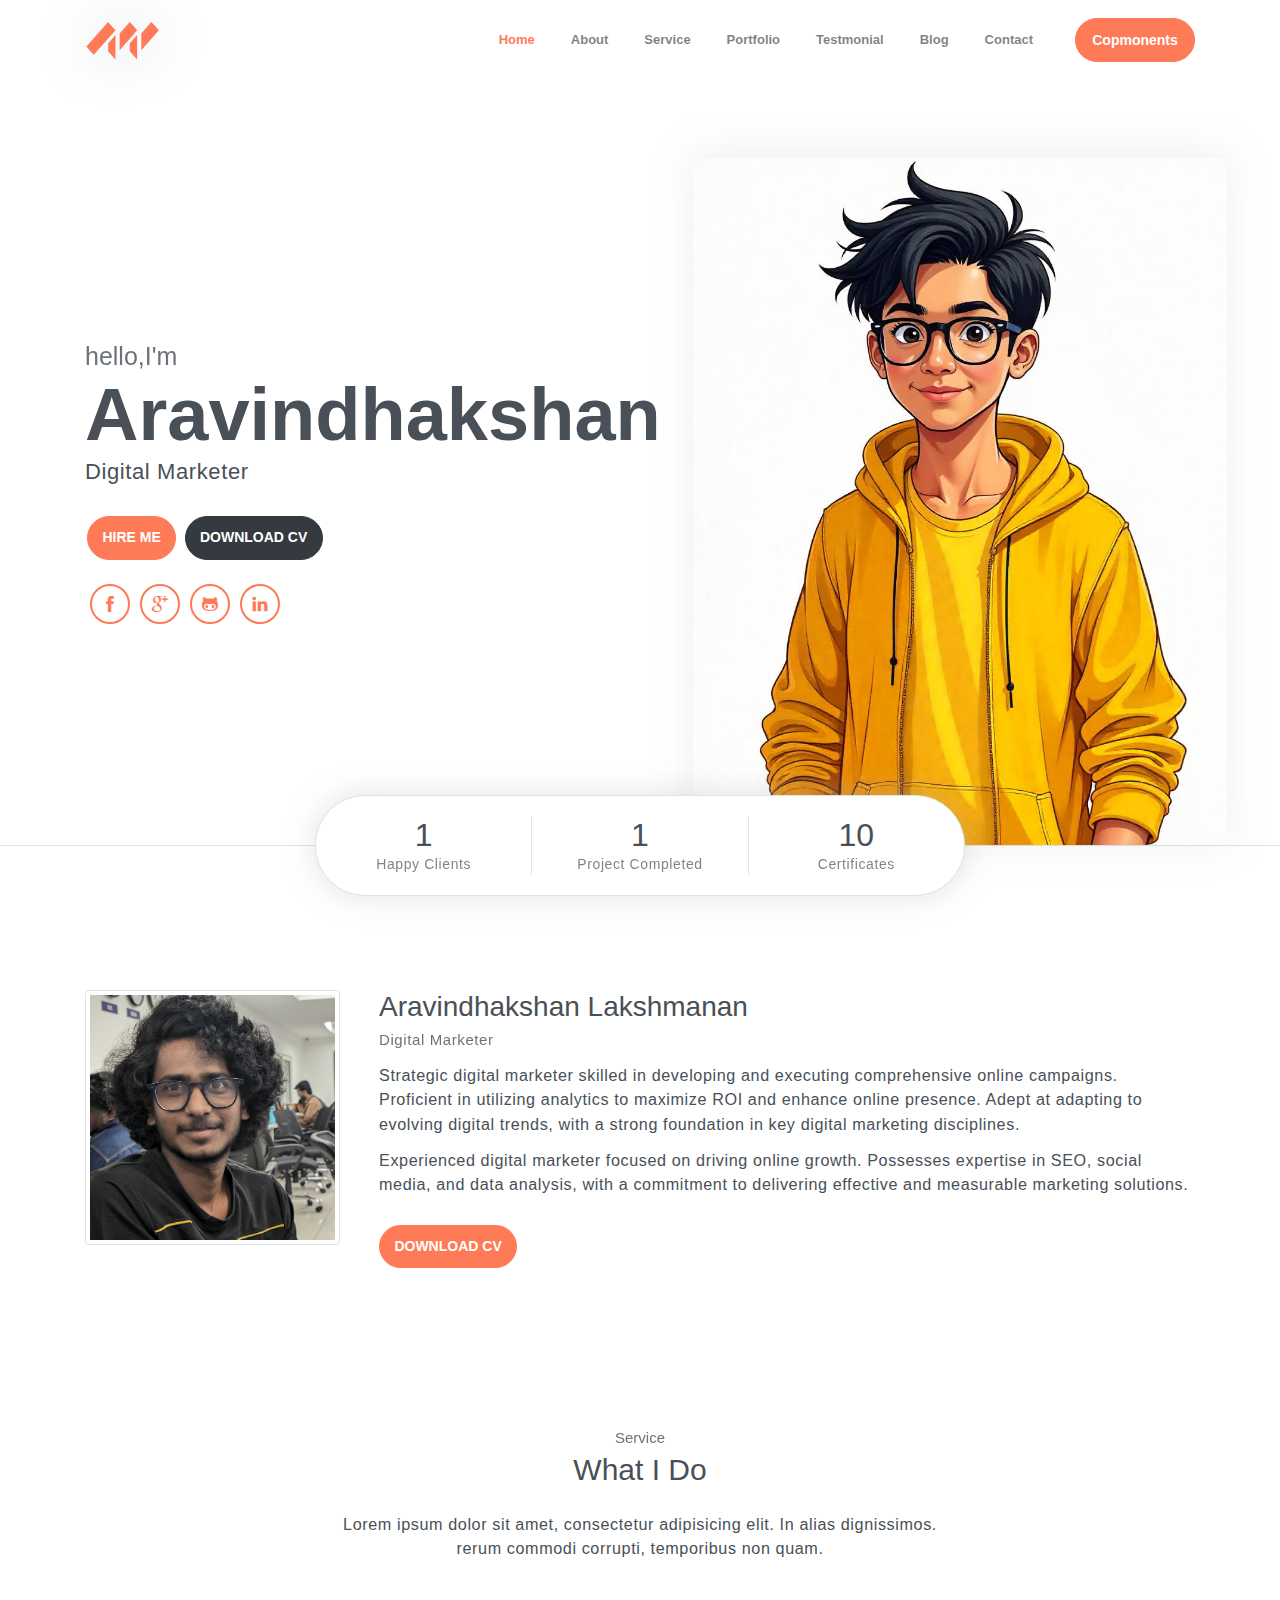
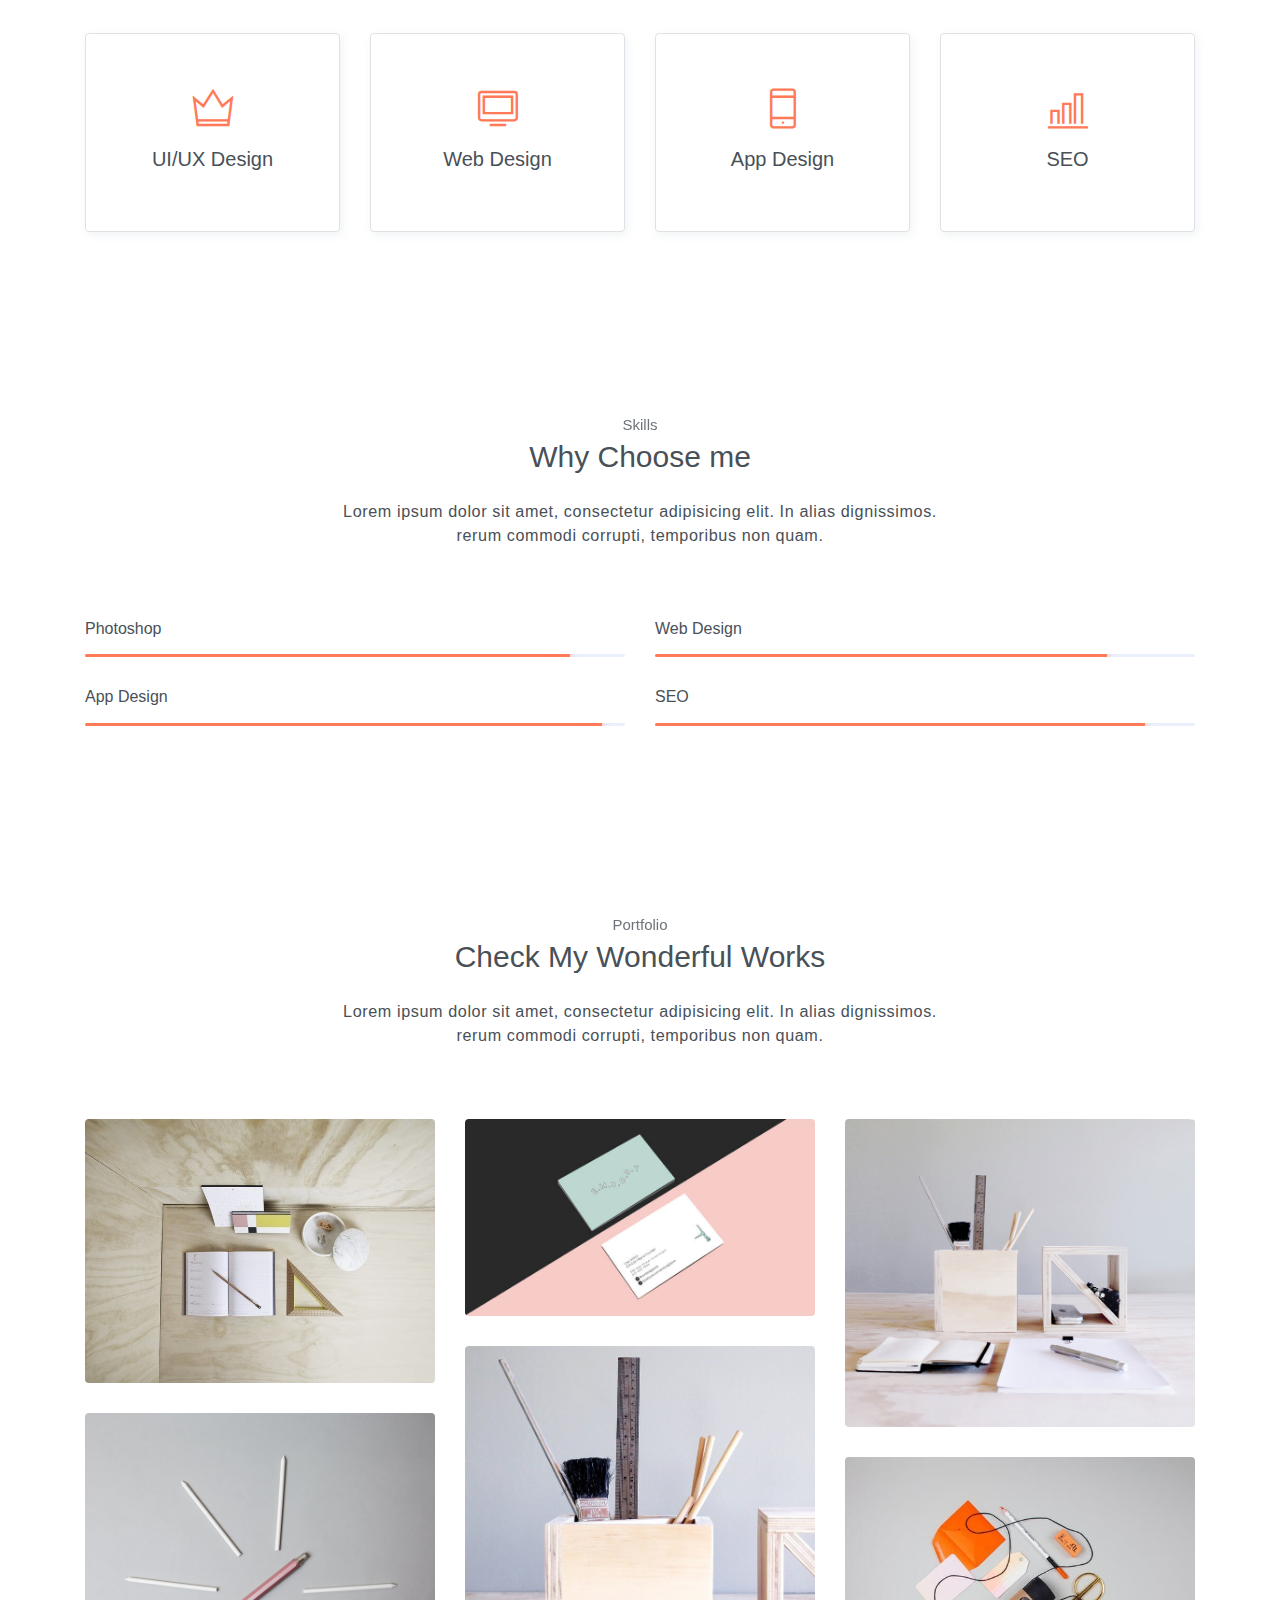
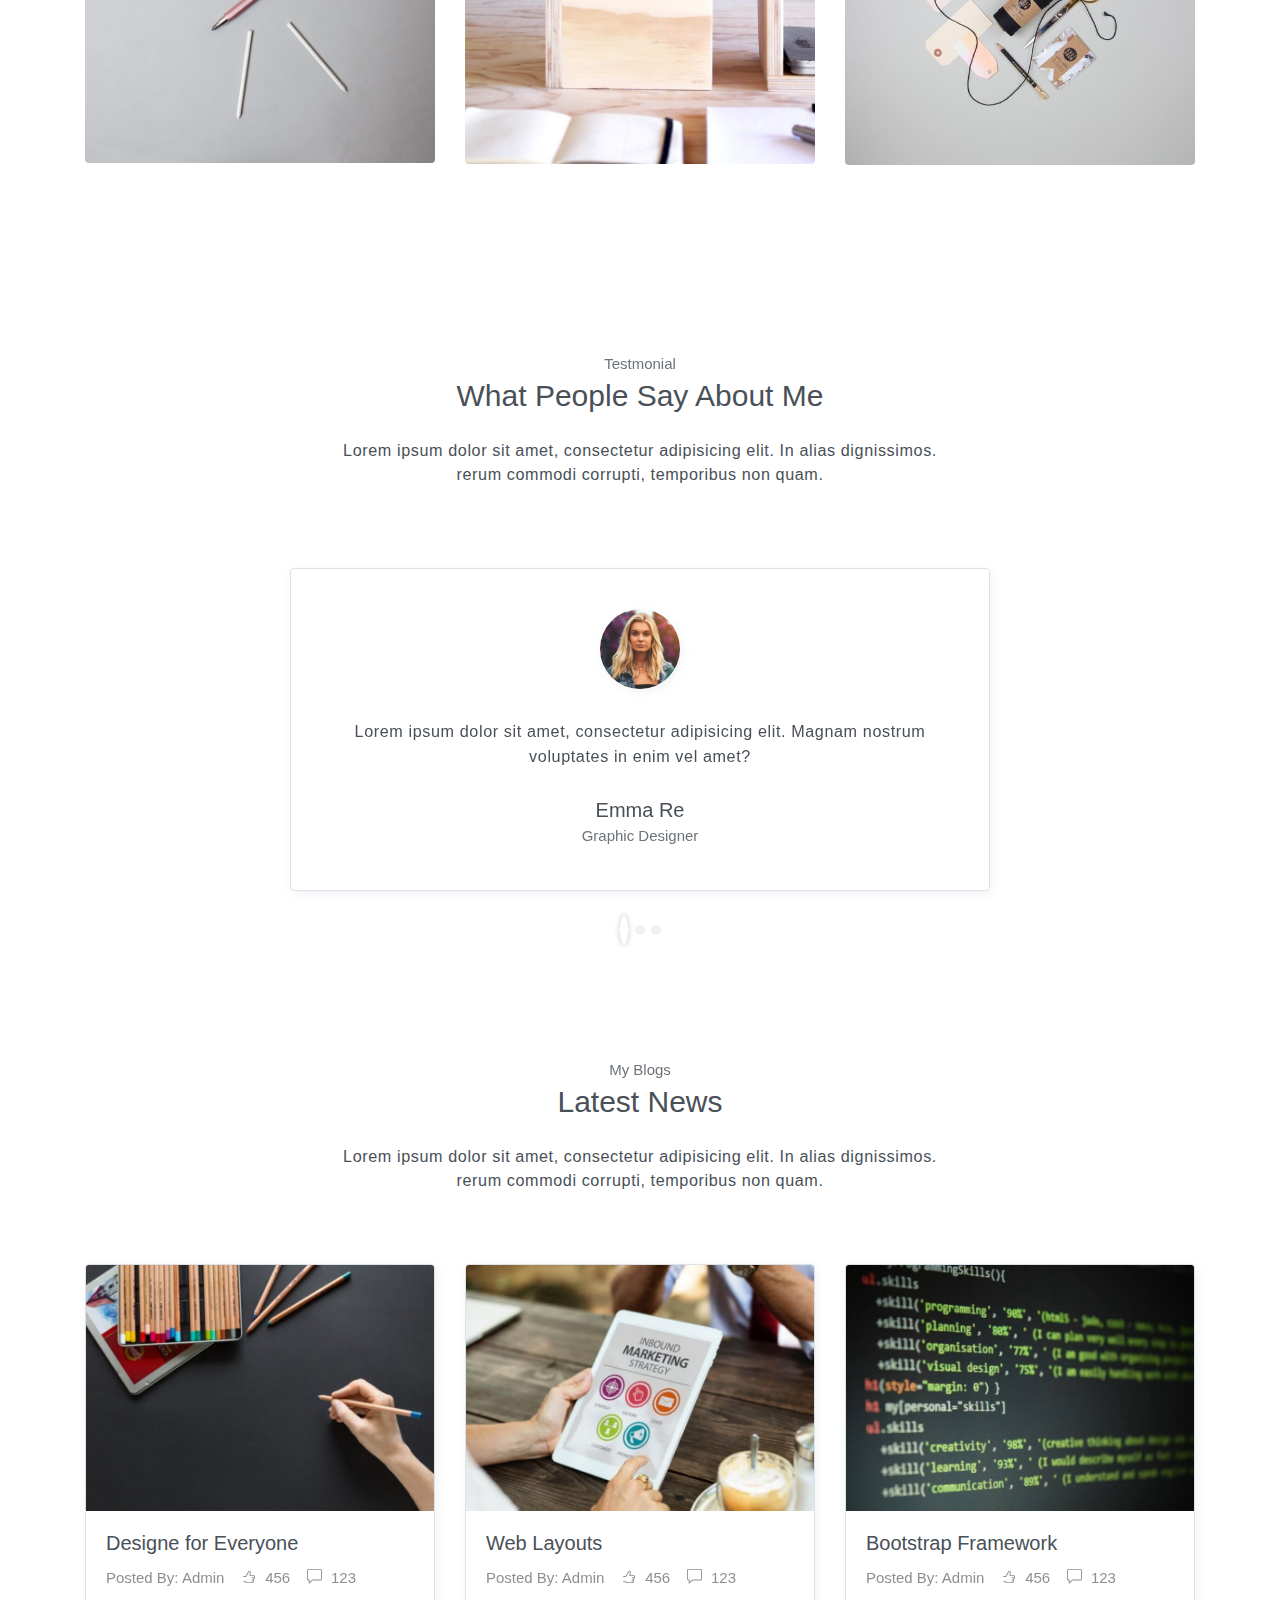
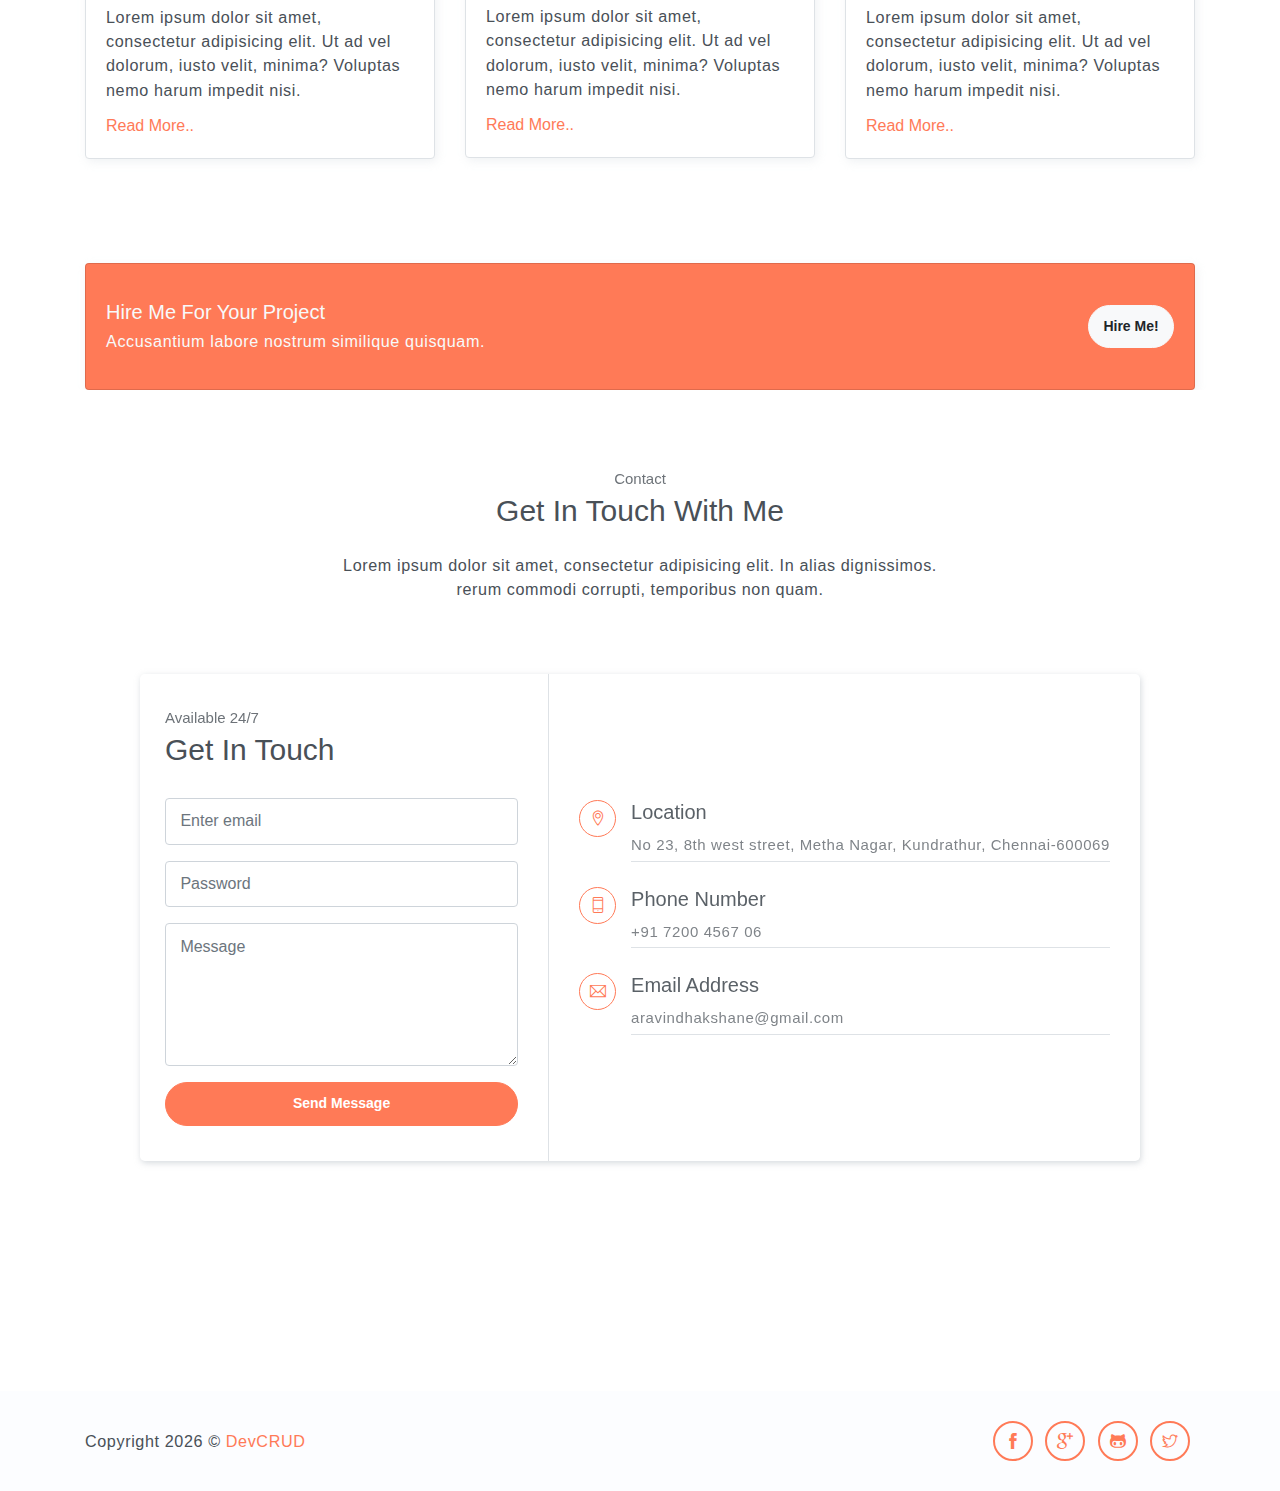
==== index.html @ 052f7705 "changed the design" ====
<!DOCTYPE html>
<html lang="en">
<head>
	<meta charset="utf-8">
    <meta name="viewport" content="width=device-width, initial-scale=1, shrink-to-fit=no">
    <meta name="description" content="Start your development with Steller landing page.">
    <meta name="author" content="Devcrud">
    <title>Aravindhakshan Lakshmanan | Digital Marketing in Chennai</title>
    <!-- font icons -->
    <link rel="stylesheet" href="assets/vendors/themify-icons/css/themify-icons.css">
    <!-- Bootstrap + Steller main styles -->
	<link rel="stylesheet" href="assets/css/steller.css">
</head>
<body data-spy="scroll" data-target=".navbar" data-offset="40" id="home">

    <!-- Page navigation -->
    <nav class="navbar navbar-expand-lg navbar-light fixed-top" data-spy="affix" data-offset-top="0">
        <div class="container">
            <a class="navbar-brand" href="#"><img src="assets/imgs/logo.svg" alt=""></a>
            <button class="navbar-toggler" type="button" data-toggle="collapse" data-target="#navbarSupportedContent" aria-controls="navbarSupportedContent" aria-expanded="false" aria-label="Toggle navigation">
                <span class="navbar-toggler-icon"></span>
            </button>

            <div class="collapse navbar-collapse" id="navbarSupportedContent">
                <ul class="navbar-nav ml-auto align-items-center">
                    <li class="nav-item">
                        <a class="nav-link" href="#home">Home</a>
                    </li>
                    <li class="nav-item">
                        <a class="nav-link" href="#about">About</a>
                    </li>
                    <li class="nav-item">
                        <a class="nav-link" href="#service">Service</a>
                    </li>                   
                    <li class="nav-item">
                        <a class="nav-link" href="#portfolio">Portfolio</a>
                    </li>
                    <li class="nav-item">
                        <a class="nav-link" href="#testmonial">Testmonial</a>
                    </li>
                    <li class="nav-item">
                        <a class="nav-link" href="#blog">Blog</a>
                    </li>
                    <li class="nav-item">
                        <a class="nav-link" href="#contact">Contact</a>
                    </li>
                    <li class="nav-item">
                        <a class="- btn btn-primary rounded ml-4" href="components.html">Copmonents</a>
                    </li>
                </ul>
            </div>
        </div>          
    </nav>
    <!-- End of page navibation -->

    <!-- Page Header -->
    <header class="header" id="home">
        <div class="container">
            <div class="infos">
                <h6 class="subtitle">hello,I'm</h6>
                <h6 class="title">Aravindhakshan</h6>
                <p>Digital Marketer</p>

                <div class="buttons pt-3">
                    <button class="btn btn-primary rounded">HIRE ME</button>
                    <button class="btn btn-dark rounded">DOWNLOAD CV</button>
                </div>      

                <div class="socials mt-4">
                    <a class="social-item" href="javascript:void(0)"><i class="ti-facebook"></i></a>
                    <a class="social-item" href="javascript:void(0)"><i class="ti-google"></i></a>
                    <a class="social-item" href="javascript:void(0)"><i class="ti-github"></i></a>
                    <a class="social-item" href="javascript:void(0)"><i class="ti-linkedin"></i></a>
                </div>
            </div>              
            <div class="img-holder">
                <img src="assets/imgs/man.jpeg" alt="">
            </div>      
        </div>  

        <!-- Header-widget -->
        <div class="widget">
            <div class="widget-item">
                <h2>1</h2>
                <p>Happy Clients</p>
            </div>
            <div class="widget-item">
                <h2>1</h2>
                <p>Project Completed</p>
            </div>
            <div class="widget-item">
                <h2>10</h2>
                <p>Certificates</p>
            </div>
        </div>
    </header>
    <!-- End of Page Header -->
    
    <!-- About section -->
    <section id="about" class="section mt-3">
        <div class="container mt-5">
            <div class="row text-center text-md-left">
                <div class="col-md-3">
                    <img src="assets/imgs/img.jpg" alt="" class="img-thumbnail mb-4">
                </div>
                <div class="pl-md-4 col-md-9">
                    <h6 class="title">Aravindhakshan Lakshmanan</h6>
                    <p class="subtitle">Digital Marketer</p>
                    <p>Strategic digital marketer skilled in developing and executing comprehensive online campaigns. Proficient in utilizing analytics to maximize ROI and enhance online presence. Adept at adapting to evolving digital trends, with a strong foundation in key digital marketing disciplines.</p>
                    <p>Experienced digital marketer focused on driving online growth. Possesses expertise in SEO, social media, and data analysis, with a commitment to delivering effective and measurable marketing solutions.</p>
                    <button class="btn btn-primary rounded mt-3">DOWNLOAD CV</button>                   
                </div>
            </div>
        </div>
    </section>

    <!-- Service section -->
    <section id="service" class="section">
        <div class="container text-center">
            <h6 class="subtitle">Service</h6>
            <h6 class="section-title mb-4">What I Do</h6>
            <p class="mb-5 pb-4">Lorem ipsum dolor sit amet, consectetur adipisicing elit. In alias dignissimos. <br> rerum commodi corrupti, temporibus non quam.</p>

            <div class="row">
                <div class="col-sm-6 col-md-3 mb-4">
                    <div class="custom-card card border">
                        <div class="card-body">
                            <i class="icon ti-crown"></i>
                            <h5>UI/UX Design</h5>
                        </div>
                    </div>
                </div>
                <div class="col-sm-6 col-md-3 mb-4">
                    <div class="custom-card card border">
                        <div class="card-body">
                            <i class="icon ti-desktop"></i>
                            <h5>Web Design</h5>
                        </div>
                    </div>
                </div>
                <div class="col-sm-6 col-md-3 mb-4">
                    <div class="custom-card card border">
                        <div class="card-body">
                            <i class="icon ti-mobile"></i>
                            <h5>App Design</h5>
                        </div>
                    </div>
                </div>
                <div class="col-sm-6 col-md-3 mb-4">
                    <div class="custom-card card border">
                        <div class="card-body">
                            <i class="icon ti-bar-chart"></i>
                            <h5>SEO</h5>
                        </div>
                    </div>
                </div>
            </div>
        </div>
    </section>
    <!-- End of Sectoin -->

    <!-- Skills section -->
    <section class="section">
        <div class="container text-center">
            <h6 class="subtitle">Skills</h6>
            <h6 class="section-title mb-4">Why Choose me</h6>
            <p class="mb-5 pb-4">Lorem ipsum dolor sit amet, consectetur adipisicing elit. In alias dignissimos. <br> rerum commodi corrupti, temporibus non quam.</p>

            <div class="row text-left">
                <div class="col-sm-6">
                    <h6 class="mb-3">Photoshop</h6>
                    <div class="progress">
                        <div class="progress-bar bg-primary" role="progressbar" style="width: 89%;" aria-valuenow="25" aria-valuemin="0" aria-valuemax="100"><span>89%</span></div>
                    </div>
                </div>
                <div class="col-sm-6">
                    <h6 class="mb-3">Web Design</h6>
                    <div class="progress">
                        <div class="progress-bar bg-primary" role="progressbar" style="width: 83%;" aria-valuenow="25" aria-valuemin="0" aria-valuemax="100"><span>83%</span></div>
                    </div>
                </div>
                <div class="col-sm-6">
                    <h6 class="mb-3">App Design</h6>
                    <div class="progress">
                        <div class="progress-bar bg-primary" role="progressbar" style="width: 95%;" aria-valuenow="25" aria-valuemin="0" aria-valuemax="100"><span>95%</span></div>
                    </div>
                </div>
                <div class="col-sm-6">
                    <h6 class="mb-3">SEO</h6>
                    <div class="progress">
                        <div class="progress-bar bg-primary" role="progressbar" style="width: 90%;" aria-valuenow="25" aria-valuemin="0" aria-valuemax="100"><span>90%</span></div>
                    </div>
                </div>
            </div>  
        </div>
    </section>
    <!-- End of Skills sections -->

    <!-- Portfolio section -->
    <section id="portfolio" class="section">
        <div class="container text-center">
            <h6 class="subtitle">Portfolio</h6>
            <h6 class="section-title mb-4">Check My Wonderful Works</h6>
            <p class="mb-5 pb-4">Lorem ipsum dolor sit amet, consectetur adipisicing elit. In alias dignissimos. <br> rerum commodi corrupti, temporibus non quam.</p>

            <div class="row">
                <div class="col-sm-4">
                    <div class="img-wrapper">
                        <img src="assets/imgs/folio-1.jpg" alt="">
                        <div class="overlay">
                            <div class="overlay-infos">
                                <h5>Project Title</h5>
                                <a href="javascript:void(0)"><i class="ti-zoom-in"></i></a>
                                <a href="javascript:void(0)"><i class="ti-link"></i></a>
                            </div>  
                        </div>
                    </div>
                    <div class="img-wrapper">
                        <img src="assets/imgs/folio-2.jpg" alt="">
                        <div class="overlay">
                            <div class="overlay-infos">
                                <h5>Project Title</h5>
                                <a href="javascript:void(0)"><i class="ti-zoom-in"></i></a>
                                <a href="javascript:void(0)"><i class="ti-link"></i></a>
                            </div>                              
                        </div>
                    </div>                  
                </div>
                <div class="col-sm-4">
                    <div class="img-wrapper">
                        <img src="assets/imgs/folio-3.jpg" alt="">
                        <div class="overlay">
                            <div class="overlay-infos">
                                <h5>Project Title</h5>
                                <a href="javascript:void(0)"><i class="ti-zoom-in"></i></a>
                                <a href="javascript:void(0)"><i class="ti-link"></i></a>
                            </div>  
                        </div>
                    </div>
                    <div class="img-wrapper">
                        <img src="assets/imgs/folio-4.jpg" alt="">
                        <div class="overlay">
                            <div class="overlay-infos">
                                <h5>Project Title</h5>
                                <a href="javascript:void(0)"><i class="ti-zoom-in"></i></a>
                                <a href="javascript:void(0)"><i class="ti-link"></i></a>
                            </div>                              
                        </div>
                    </div>                  
                </div>
                <div class="col-sm-4">
                    <div class="img-wrapper">
                        <img src="assets/imgs/folio-5.jpg" alt="">
                        <div class="overlay">
                            <div class="overlay-infos">
                                <h5>Project Title</h5>
                                <a href="javascript:void(0)"><i class="ti-zoom-in"></i></a>
                                <a href="javascript:void(0)"><i class="ti-link"></i></a>
                            </div>  
                        </div>
                    </div>
                    <div class="img-wrapper">
                        <img src="assets/imgs/folio-6.jpg" alt="">
                        <div class="overlay">
                            <div class="overlay-infos">
                                <h5>Project Title</h5>
                                <a href="javascript:void(0)"><i class="ti-zoom-in"></i></a>
                                <a href="javascript:void(0)"><i class="ti-link"></i></a>
                            </div>                              
                        </div>
                    </div>                  
                </div>
            </div>

        </div>
    </section>
    <!-- End of portfolio section -->

    <!-- Testmonial Section -->
    <section id="testmonial" class="section">
        <div class="container text-center">
            <h6 class="subtitle">Testmonial</h6>
            <h6 class="section-title mb-4">What People Say About Me</h6>
            <p class="mb-5 pb-4">Lorem ipsum dolor sit amet, consectetur adipisicing elit. In alias dignissimos. <br> rerum commodi corrupti, temporibus non quam.</p>


            <div id="carouselExampleIndicators" class="carousel slide" data-ride="carousel">
                <ol class="carousel-indicators">
                    <li data-target="#carouselExampleIndicators" data-slide-to="0" class="active"></li>
                    <li data-target="#carouselExampleIndicators" data-slide-to="1"></li>
                    <li data-target="#carouselExampleIndicators" data-slide-to="2"></li>
                </ol>
                <div class="carousel-inner">
                    <div class="carousel-item active">
                        <div class="card testmonial-card border">
                            <div class="card-body">
                                <img src="assets/imgs/avatar-1.jpg" alt="">
                                <p>Lorem ipsum dolor sit amet, consectetur adipisicing elit. Magnam nostrum voluptates in enim vel amet?</p>
                                <h1 class="title">Emma Re</h1>
                                <h1 class="subtitle">Graphic Designer</h1>
                            </div>
                        </div>
                    </div>
                    <div class="carousel-item">
                        <div class="card testmonial-card border">
                            <div class="card-body">
                                <img src="assets/imgs/avatar-2.jpg" alt="">
                                <p>Lorem ipsum dolor sit amet, consectetur adipisicing elit. Magnam nostrum voluptates in enim vel amet?</p>
                                <h1 class="title">James Bert</h1>
                                <h1 class="subtitle">Web Designer</h1>
                            </div>
                        </div>
                    </div>
                    <div class="carousel-item">
                        <div class="card testmonial-card border">
                            <div class="card-body">
                                <img src="assets/imgs/avatar-3.jpg" alt="">
                                <p>Lorem ipsum dolor sit amet, consectetur adipisicing elit. Magnam nostrum voluptates in enim vel amet?</p>
                                <h1 class="title">Michael Abra</h1>
                                <h1 class="subtitle">Web Developer</h1>
                            </div>
                        </div>
                    </div>
                </div>
            </div>
        </div>
    </section>
    <!-- End of testmonial section -->

    <!-- Blog Section -->
    <section id="blog" class="section">
        <div class="container text-center">
            <h6 class="subtitle">My Blogs</h6>
            <h6 class="section-title mb-4">Latest News</h6>
            <p class="mb-5 pb-4">Lorem ipsum dolor sit amet, consectetur adipisicing elit. In alias dignissimos. <br> rerum commodi corrupti, temporibus non quam.</p>

            <div class="row text-left">
                <div class="col-md-4">
                    <div class="card border mb-4">
                        <img src="assets/imgs/blog-1.jpg" alt="" class="card-img-top w-100">
                        <div class="card-body">
                            <h5 class="card-title">Designe for Everyone</h5>
                            <div class="post-details">
                                <a href="javascript:void(0)">Posted By: Admin</a>
                                <a href="javascript:void(0)"><i class="ti-thumb-up"></i> 456</a>
                                <a href="javascript:void(0)"><i class="ti-comment"></i> 123</a>
                            </div>
                            <p>Lorem ipsum dolor sit amet, consectetur adipisicing elit. Ut ad vel dolorum, iusto velit, minima? Voluptas nemo harum impedit nisi.</p>
                            <a href="javascript:void(0)">Read More..</a>
                        </div>
                    </div>
                </div>
                <div class="col-md-4">
                    <div class="card border mb-4">
                        <img src="assets/imgs/blog-2.jpg" alt="" class="card-img-top w-100">
                        <div class="card-body">
                            <h5 class="card-title">Web Layouts</h5>
                            <div class="post-details">
                                <a href="javascript:void(0)">Posted By: Admin</a>
                                <a href="javascript:void(0)"><i class="ti-thumb-up"></i> 456</a>
                                <a href="javascript:void(0)"><i class="ti-comment"></i> 123</a>
                            </div>
                            <p>Lorem ipsum dolor sit amet, consectetur adipisicing elit. Ut ad vel dolorum, iusto velit, minima? Voluptas nemo harum impedit nisi.</p>
                            <a href="javascript:void(0)">Read More..</a>
                        </div>
                    </div>
                </div>
                <div class="col-md-4">
                    <div class="card border mb-4">
                        <img src="assets/imgs/blog-3.jpg" alt="" class="card-img-top w-100">
                        <div class="card-body">
                            <h5 class="card-title">Bootstrap Framework</h5>
                            <div class="post-details">
                                <a href="javascript:void(0)">Posted By: Admin</a>
                                <a href="javascript:void(0)"><i class="ti-thumb-up"></i> 456</a>
                                <a href="javascript:void(0)"><i class="ti-comment"></i> 123</a>
                            </div>
                            <p>Lorem ipsum dolor sit amet, consectetur adipisicing elit. Ut ad vel dolorum, iusto velit, minima? Voluptas nemo harum impedit nisi.</p>
                            <a href="javascript:void(0)">Read More..</a>
                        </div>
                    </div>
                </div>
            </div>
        </div>
    </section>

    <!-- Hire me section -->
    <section class="bg-gray p-0 section">
        <div class="container">
            <div class="card bg-primary">
                <div class="card-body text-light">
                    <div class="row align-items-center">
                        <div class="col-sm-9 text-center text-sm-left">
                            <h5 class="mt-3">Hire Me For Your Project</h5>
                            <p class="mb-3">Accusantium labore nostrum similique quisquam.</p>
                        </div>
                        <div class="col-sm-3 text-center text-sm-right">
                            <button class="btn btn-light rounded">Hire Me!</button>
                        </div>
                    </div>
                </div> 
            </div>
        </div>
    </section>      
    <!-- End od Hire me section. -->

    <!-- Contact Section -->
    <section id="contact" class="position-relative section">
        <div class="container text-center">
            <h6 class="subtitle">Contact</h6>
            <h6 class="section-title mb-4">Get In Touch With Me</h6>
            <p class="mb-5 pb-4">Lorem ipsum dolor sit amet, consectetur adipisicing elit. In alias dignissimos. <br> rerum commodi corrupti, temporibus non quam.</p>

            <div class="contact text-left">
                <div class="form">
                    <h6 class="subtitle">Available 24/7</h6>
                    <h6 class="section-title mb-4">Get In Touch</h6>
                    <form>
                        <div class="form-group">
                            <input type="email" class="form-control" id="exampleInputEmail1" aria-describedby="emailHelp" placeholder="Enter email" required>
                        </div>
                        <div class="form-group">
                            <input type="password" class="form-control" id="exampleInputPassword1" placeholder="Password" required>
                        </div>
                        <div class="form-group">
                            <textarea name="contact-message" id="" cols="30" rows="5" class="form-control" placeholder="Message"></textarea>
                        </div>
                        <button type="submit" class="btn btn-primary btn-block rounded w-lg">Send Message</button>
                    </form>
                </div>
                <div class="contact-infos">
                    <div class="item">
                        <i class="ti-location-pin"></i>
                        <div class="">
                            <h5>Location</h5>
                            <p> No 23, 8th west street, Metha Nagar, Kundrathur, Chennai-600069</p>
                        </div>                          
                    </div>
                    <div class="item">
                        <i class="ti-mobile"></i>
                        <div>
                            <h5>Phone Number</h5>
                            <p>+91 7200 4567 06</p>
                        </div>                          
                    </div>
                    <div class="item">
                        <i class="ti-email"></i>
                        <div class="mb-0">
                            <h5>Email Address</h5>
                            <p>aravindhakshane@gmail.com</p>
                        </div>
                    </div>
                </div>                  
            </div>
        </div>  
        <div id="map">
            <iframe src="https://snazzymaps.com/embed/61257"></iframe>
        </div>      
    </section>
    <!-- End of Contact Section -->

    <!-- Page Footer -->
    <footer class="page-footer">
        <div class="container">
            <div class="row align-items-center">
                <div class="col-sm-6">
                    <p>Copyright <script>document.write(new Date().getFullYear())</script> &copy; <a href="http://www.devcrud.com" target="_blank">DevCRUD</a></p>
                </div>
                <div class="col-sm-6">
                    <div class="socials">
                        <a class="social-item" href="javascript:void(0)"><i class="ti-facebook"></i></a>
                        <a class="social-item" href="javascript:void(0)"><i class="ti-google"></i></a>
                        <a class="social-item" href="javascript:void(0)"><i class="ti-github"></i></a>
                        <a class="social-item" href="javascript:void(0)"><i class="ti-twitter"></i></a>
                    </div>
                </div>
            </div>
        </div>
    </footer> 
    <!-- End of page footer -->
	
	<!-- core  -->
    <script src="assets/vendors/jquery/jquery-3.4.1.js"></script>
    <script src="assets/vendors/bootstrap/bootstrap.bundle.js"></script>
    <!-- bootstrap 3 affix -->
	<script src="assets/vendors/bootstrap/bootstrap.affix.js"></script>

    <!-- steller js -->
    <script src="assets/js/steller.js"></script>

</body>
</html>
---- assets/vendors/themify-icons/css/themify-icons.css ----
@font-face {
	font-family: 'themify';
	src:url("../fonts/themify.eot?-fvbane");
	src:url("../fonts/themify.eot?#iefix-fvbane") format("embedded-opentype"),
		url("../fonts/themify.woff?-fvbane") format("woff"),
		url("../fonts/themify.ttf?-fvbane") format("truetype"),
		url("../fonts/themify.svg?-fvbane#themify") format("svg");
	font-weight: normal;
	font-style: normal;
}

[class^="ti-"], [class*=" ti-"] {
	font-family: 'themify';
	speak: none;
	font-style: normal;
	font-weight: normal;
	font-variant: normal;
	text-transform: none;
	line-height: 1;

	/* Better Font Rendering =========== */
	-webkit-font-smoothing: antialiased;
	-moz-osx-font-smoothing: grayscale;
}

.ti-wand:before {
	content: "\e600";
}
.ti-volume:before {
	content: "\e601";
}
.ti-user:before {
	content: "\e602";
}
.ti-unlock:before {
	content: "\e603";
}
.ti-unlink:before {
	content: "\e604";
}
.ti-trash:before {
	content: "\e605";
}
.ti-thought:before {
	content: "\e606";
}
.ti-target:before {
	content: "\e607";
}
.ti-tag:before {
	content: "\e608";
}
.ti-tablet:before {
	content: "\e609";
}
.ti-star:before {
	content: "\e60a";
}
.ti-spray:before {
	content: "\e60b";
}
.ti-signal:before {
	content: "\e60c";
}
.ti-shopping-cart:before {
	content: "\e60d";
}
.ti-shopping-cart-full:before {
	content: "\e60e";
}
.ti-settings:before {
	content: "\e60f";
}
.ti-search:before {
	content: "\e610";
}
.ti-zoom-in:before {
	content: "\e611";
}
.ti-zoom-out:before {
	content: "\e612";
}
.ti-cut:before {
	content: "\e613";
}
.ti-ruler:before {
	content: "\e614";
}
.ti-ruler-pencil:before {
	content: "\e615";
}
.ti-ruler-alt:before {
	content: "\e616";
}
.ti-bookmark:before {
	content: "\e617";
}
.ti-bookmark-alt:before {
	content: "\e618";
}
.ti-reload:before {
	content: "\e619";
}
.ti-plus:before {
	content: "\e61a";
}
.ti-pin:before {
	content: "\e61b";
}
.ti-pencil:before {
	content: "\e61c";
}
.ti-pencil-alt:before {
	content: "\e61d";
}
.ti-paint-roller:before {
	content: "\e61e";
}
.ti-paint-bucket:before {
	content: "\e61f";
}
.ti-na:before {
	content: "\e620";
}
.ti-mobile:before {
	content: "\e621";
}
.ti-minus:before {
	content: "\e622";
}
.ti-medall:before {
	content: "\e623";
}
.ti-medall-alt:before {
	content: "\e624";
}
.ti-marker:before {
	content: "\e625";
}
.ti-marker-alt:before {
	content: "\e626";
}
.ti-arrow-up:before {
	content: "\e627";
}
.ti-arrow-right:before {
	content: "\e628";
}
.ti-arrow-left:before {
	content: "\e629";
}
.ti-arrow-down:before {
	content: "\e62a";
}
.ti-lock:before {
	content: "\e62b";
}
.ti-location-arrow:before {
	content: "\e62c";
}
.ti-link:before {
	content: "\e62d";
}
.ti-layout:before {
	content: "\e62e";
}
.ti-layers:before {
	content: "\e62f";
}
.ti-layers-alt:before {
	content: "\e630";
}
.ti-key:before {
	content: "\e631";
}
.ti-import:before {
	content: "\e632";
}
.ti-image:before {
	content: "\e633";
}
.ti-heart:before {
	content: "\e634";
}
.ti-heart-broken:before {
	content: "\e635";
}
.ti-hand-stop:before {
	content: "\e636";
}
.ti-hand-open:before {
	content: "\e637";
}
.ti-hand-drag:before {
	content: "\e638";
}
.ti-folder:before {
	content: "\e639";
}
.ti-flag:before {
	content: "\e63a";
}
.ti-flag-alt:before {
	content: "\e63b";
}
.ti-flag-alt-2:before {
	content: "\e63c";
}
.ti-eye:before {
	content: "\e63d";
}
.ti-export:before {
	content: "\e63e";
}
.ti-exchange-vertical:before {
	content: "\e63f";
}
.ti-desktop:before {
	content: "\e640";
}
.ti-cup:before {
	content: "\e641";
}
.ti-crown:before {
	content: "\e642";
}
.ti-comments:before {
	content: "\e643";
}
.ti-comment:before {
	content: "\e644";
}
.ti-comment-alt:before {
	content: "\e645";
}
.ti-close:before {
	content: "\e646";
}
.ti-clip:before {
	content: "\e647";
}
.ti-angle-up:before {
	content: "\e648";
}
.ti-angle-right:before {
	content: "\e649";
}
.ti-angle-left:before {
	content: "\e64a";
}
.ti-angle-down:before {
	content: "\e64b";
}
.ti-check:before {
	content: "\e64c";
}
.ti-check-box:before {
	content: "\e64d";
}
.ti-camera:before {
	content: "\e64e";
}
.ti-announcement:before {
	content: "\e64f";
}
.ti-brush:before {
	content: "\e650";
}
.ti-briefcase:before {
	content: "\e651";
}
.ti-bolt:before {
	content: "\e652";
}
.ti-bolt-alt:before {
	content: "\e653";
}
.ti-blackboard:before {
	content: "\e654";
}
.ti-bag:before {
	content: "\e655";
}
.ti-move:before {
	content: "\e656";
}
.ti-arrows-vertical:before {
	content: "\e657";
}
.ti-arrows-horizontal:before {
	content: "\e658";
}
.ti-fullscreen:before {
	content: "\e659";
}
.ti-arrow-top-right:before {
	content: "\e65a";
}
.ti-arrow-top-left:before {
	content: "\e65b";
}
.ti-arrow-circle-up:before {
	content: "\e65c";
}
.ti-arrow-circle-right:before {
	content: "\e65d";
}
.ti-arrow-circle-left:before {
	content: "\e65e";
}
.ti-arrow-circle-down:before {
	content: "\e65f";
}
.ti-angle-double-up:before {
	content: "\e660";
}
.ti-angle-double-right:before {
	content: "\e661";
}
.ti-angle-double-left:before {
	content: "\e662";
}
.ti-angle-double-down:before {
	content: "\e663";
}
.ti-zip:before {
	content: "\e664";
}
.ti-world:before {
	content: "\e665";
}
.ti-wheelchair:before {
	content: "\e666";
}
.ti-view-list:before {
	content: "\e667";
}
.ti-view-list-alt:before {
	content: "\e668";
}
.ti-view-grid:before {
	content: "\e669";
}
.ti-uppercase:before {
	content: "\e66a";
}
.ti-upload:before {
	content: "\e66b";
}
.ti-underline:before {
	content: "\e66c";
}
.ti-truck:before {
	content: "\e66d";
}
.ti-timer:before {
	content: "\e66e";
}
.ti-ticket:before {
	content: "\e66f";
}
.ti-thumb-up:before {
	content: "\e670";
}
.ti-thumb-down:before {
	content: "\e671";
}
.ti-text:before {
	content: "\e672";
}
.ti-stats-up:before {
	content: "\e673";
}
.ti-stats-down:before {
	content: "\e674";
}
.ti-split-v:before {
	content: "\e675";
}
.ti-split-h:before {
	content: "\e676";
}
.ti-smallcap:before {
	content: "\e677";
}
.ti-shine:before {
	content: "\e678";
}
.ti-shift-right:before {
	content: "\e679";
}
.ti-shift-left:before {
	content: "\e67a";
}
.ti-shield:before {
	content: "\e67b";
}
.ti-notepad:before {
	content: "\e67c";
}
.ti-server:before {
	content: "\e67d";
}
.ti-quote-right:before {
	content: "\e67e";
}
.ti-quote-left:before {
	content: "\e67f";
}
.ti-pulse:before {
	content: "\e680";
}
.ti-printer:before {
	content: "\e681";
}
.ti-power-off:before {
	content: "\e682";
}
.ti-plug:before {
	content: "\e683";
}
.ti-pie-chart:before {
	content: "\e684";
}
.ti-paragraph:before {
	content: "\e685";
}
.ti-panel:before {
	content: "\e686";
}
.ti-package:before {
	content: "\e687";
}
.ti-music:before {
	content: "\e688";
}
.ti-music-alt:before {
	content: "\e689";
}
.ti-mouse:before {
	content: "\e68a";
}
.ti-mouse-alt:before {
	content: "\e68b";
}
.ti-money:before {
	content: "\e68c";
}
.ti-microphone:before {
	content: "\e68d";
}
.ti-menu:before {
	content: "\e68e";
}
.ti-menu-alt:before {
	content: "\e68f";
}
.ti-map:before {
	content: "\e690";
}
.ti-map-alt:before {
	content: "\e691";
}
.ti-loop:before {
	content: "\e692";
}
.ti-location-pin:before {
	content: "\e693";
}
.ti-list:before {
	content: "\e694";
}
.ti-light-bulb:before {
	content: "\e695";
}
.ti-Italic:before {
	content: "\e696";
}
.ti-info:before {
	content: "\e697";
}
.ti-infinite:before {
	content: "\e698";
}
.ti-id-badge:before {
	content: "\e699";
}
.ti-hummer:before {
	content: "\e69a";
}
.ti-home:before {
	content: "\e69b";
}
.ti-help:before {
	content: "\e69c";
}
.ti-headphone:before {
	content: "\e69d";
}
.ti-harddrives:before {
	content: "\e69e";
}
.ti-harddrive:before {
	content: "\e69f";
}
.ti-gift:before {
	content: "\e6a0";
}
.ti-game:before {
	content: "\e6a1";
}
.ti-filter:before {
	content: "\e6a2";
}
.ti-files:before {
	content: "\e6a3";
}
.ti-file:before {
	content: "\e6a4";
}
.ti-eraser:before {
	content: "\e6a5";
}
.ti-envelope:before {
	content: "\e6a6";
}
.ti-download:before {
	content: "\e6a7";
}
.ti-direction:before {
	content: "\e6a8";
}
.ti-direction-alt:before {
	content: "\e6a9";
}
.ti-dashboard:before {
	content: "\e6aa";
}
.ti-control-stop:before {
	content: "\e6ab";
}
.ti-control-shuffle:before {
	content: "\e6ac";
}
.ti-control-play:before {
	content: "\e6ad";
}
.ti-control-pause:before {
	content: "\e6ae";
}
.ti-control-forward:before {
	content: "\e6af";
}
.ti-control-backward:before {
	content: "\e6b0";
}
.ti-cloud:before {
	content: "\e6b1";
}
.ti-cloud-up:before {
	content: "\e6b2";
}
.ti-cloud-down:before {
	content: "\e6b3";
}
.ti-clipboard:before {
	content: "\e6b4";
}
.ti-car:before {
	content: "\e6b5";
}
.ti-calendar:before {
	content: "\e6b6";
}
.ti-book:before {
	content: "\e6b7";
}
.ti-bell:before {
	content: "\e6b8";
}
.ti-basketball:before {
	content: "\e6b9";
}
.ti-bar-chart:before {
	content: "\e6ba";
}
.ti-bar-chart-alt:before {
	content: "\e6bb";
}
.ti-back-right:before {
	content: "\e6bc";
}
.ti-back-left:before {
	content: "\e6bd";
}
.ti-arrows-corner:before {
	content: "\e6be";
}
.ti-archive:before {
	content: "\e6bf";
}
.ti-anchor:before {
	content: "\e6c0";
}
.ti-align-right:before {
	content: "\e6c1";
}
.ti-align-left:before {
	content: "\e6c2";
}
.ti-align-justify:before {
	content: "\e6c3";
}
.ti-align-center:before {
	content: "\e6c4";
}
.ti-alert:before {
	content: "\e6c5";
}
.ti-alarm-clock:before {
	content: "\e6c6";
}
.ti-agenda:before {
	content: "\e6c7";
}
.ti-write:before {
	content: "\e6c8";
}
.ti-window:before {
	content: "\e6c9";
}
.ti-widgetized:before {
	content: "\e6ca";
}
.ti-widget:before {
	content: "\e6cb";
}
.ti-widget-alt:before {
	content: "\e6cc";
}
.ti-wallet:before {
	content: "\e6cd";
}
.ti-video-clapper:before {
	content: "\e6ce";
}
.ti-video-camera:before {
	content: "\e6cf";
}
.ti-vector:before {
	content: "\e6d0";
}
.ti-themify-logo:before {
	content: "\e6d1";
}
.ti-themify-favicon:before {
	content: "\e6d2";
}
.ti-themify-favicon-alt:before {
	content: "\e6d3";
}
.ti-support:before {
	content: "\e6d4";
}
.ti-stamp:before {
	content: "\e6d5";
}
.ti-split-v-alt:before {
	content: "\e6d6";
}
.ti-slice:before {
	content: "\e6d7";
}
.ti-shortcode:before {
	content: "\e6d8";
}
.ti-shift-right-alt:before {
	content: "\e6d9";
}
.ti-shift-left-alt:before {
	content: "\e6da";
}
.ti-ruler-alt-2:before {
	content: "\e6db";
}
.ti-receipt:before {
	content: "\e6dc";
}
.ti-pin2:before {
	content: "\e6dd";
}
.ti-pin-alt:before {
	content: "\e6de";
}
.ti-pencil-alt2:before {
	content: "\e6df";
}
.ti-palette:before {
	content: "\e6e0";
}
.ti-more:before {
	content: "\e6e1";
}
.ti-more-alt:before {
	content: "\e6e2";
}
.ti-microphone-alt:before {
	content: "\e6e3";
}
.ti-magnet:before {
	content: "\e6e4";
}
.ti-line-double:before {
	content: "\e6e5";
}
.ti-line-dotted:before {
	content: "\e6e6";
}
.ti-line-dashed:before {
	content: "\e6e7";
}
.ti-layout-width-full:before {
	content: "\e6e8";
}
.ti-layout-width-default:before {
	content: "\e6e9";
}
.ti-layout-width-default-alt:before {
	content: "\e6ea";
}
.ti-layout-tab:before {
	content: "\e6eb";
}
.ti-layout-tab-window:before {
	content: "\e6ec";
}
.ti-layout-tab-v:before {
	content: "\e6ed";
}
.ti-layout-tab-min:before {
	content: "\e6ee";
}
.ti-layout-slider:before {
	content: "\e6ef";
}
.ti-layout-slider-alt:before {
	content: "\e6f0";
}
.ti-layout-sidebar-right:before {
	content: "\e6f1";
}
.ti-layout-sidebar-none:before {
	content: "\e6f2";
}
.ti-layout-sidebar-left:before {
	content: "\e6f3";
}
.ti-layout-placeholder:before {
	content: "\e6f4";
}
.ti-layout-menu:before {
	content: "\e6f5";
}
.ti-layout-menu-v:before {
	content: "\e6f6";
}
.ti-layout-menu-separated:before {
	content: "\e6f7";
}
.ti-layout-menu-full:before {
	content: "\e6f8";
}
.ti-layout-media-right-alt:before {
	content: "\e6f9";
}
.ti-layout-media-right:before {
	content: "\e6fa";
}
.ti-layout-media-overlay:before {
	content: "\e6fb";
}
.ti-layout-media-overlay-alt:before {
	content: "\e6fc";
}
.ti-layout-media-overlay-alt-2:before {
	content: "\e6fd";
}
.ti-layout-media-left-alt:before {
	content: "\e6fe";
}
.ti-layout-media-left:before {
	content: "\e6ff";
}
.ti-layout-media-center-alt:before {
	content: "\e700";
}
.ti-layout-media-center:before {
	content: "\e701";
}
.ti-layout-list-thumb:before {
	content: "\e702";
}
.ti-layout-list-thumb-alt:before {
	content: "\e703";
}
.ti-layout-list-post:before {
	content: "\e704";
}
.ti-layout-list-large-image:before {
	content: "\e705";
}
.ti-layout-line-solid:before {
	content: "\e706";
}
.ti-layout-grid4:before {
	content: "\e707";
}
.ti-layout-grid3:before {
	content: "\e708";
}
.ti-layout-grid2:before {
	content: "\e709";
}
.ti-layout-grid2-thumb:before {
	content: "\e70a";
}
.ti-layout-cta-right:before {
	content: "\e70b";
}
.ti-layout-cta-left:before {
	content: "\e70c";
}
.ti-layout-cta-center:before {
	content: "\e70d";
}
.ti-layout-cta-btn-right:before {
	content: "\e70e";
}
.ti-layout-cta-btn-left:before {
	content: "\e70f";
}
.ti-layout-column4:before {
	content: "\e710";
}
.ti-layout-column3:before {
	content: "\e711";
}
.ti-layout-column2:before {
	content: "\e712";
}
.ti-layout-accordion-separated:before {
	content: "\e713";
}
.ti-layout-accordion-merged:before {
	content: "\e714";
}
.ti-layout-accordion-list:before {
	content: "\e715";
}
.ti-ink-pen:before {
	content: "\e716";
}
.ti-info-alt:before {
	content: "\e717";
}
.ti-help-alt:before {
	content: "\e718";
}
.ti-headphone-alt:before {
	content: "\e719";
}
.ti-hand-point-up:before {
	content: "\e71a";
}
.ti-hand-point-right:before {
	content: "\e71b";
}
.ti-hand-point-left:before {
	content: "\e71c";
}
.ti-hand-point-down:before {
	content: "\e71d";
}
.ti-gallery:before {
	content: "\e71e";
}
.ti-face-smile:before {
	content: "\e71f";
}
.ti-face-sad:before {
	content: "\e720";
}
.ti-credit-card:before {
	content: "\e721";
}
.ti-control-skip-forward:before {
	content: "\e722";
}
.ti-control-skip-backward:before {
	content: "\e723";
}
.ti-control-record:before {
	content: "\e724";
}
.ti-control-eject:before {
	content: "\e725";
}
.ti-comments-smiley:before {
	content: "\e726";
}
.ti-brush-alt:before {
	content: "\e727";
}
.ti-youtube:before {
	content: "\e728";
}
.ti-vimeo:before {
	content: "\e729";
}
.ti-twitter:before {
	content: "\e72a";
}
.ti-time:before {
	content: "\e72b";
}
.ti-tumblr:before {
	content: "\e72c";
}
.ti-skype:before {
	content: "\e72d";
}
.ti-share:before {
	content: "\e72e";
}
.ti-share-alt:before {
	content: "\e72f";
}
.ti-rocket:before {
	content: "\e730";
}
.ti-pinterest:before {
	content: "\e731";
}
.ti-new-window:before {
	content: "\e732";
}
.ti-microsoft:before {
	content: "\e733";
}
.ti-list-ol:before {
	content: "\e734";
}
.ti-linkedin:before {
	content: "\e735";
}
.ti-layout-sidebar-2:before {
	content: "\e736";
}
.ti-layout-grid4-alt:before {
	content: "\e737";
}
.ti-layout-grid3-alt:before {
	content: "\e738";
}
.ti-layout-grid2-alt:before {
	content: "\e739";
}
.ti-layout-column4-alt:before {
	content: "\e73a";
}
.ti-layout-column3-alt:before {
	content: "\e73b";
}
.ti-layout-column2-alt:before {
	content: "\e73c";
}
.ti-instagram:before {
	content: "\e73d";
}
.ti-google:before {
	content: "\e73e";
}
.ti-github:before {
	content: "\e73f";
}
.ti-flickr:before {
	content: "\e740";
}
.ti-facebook:before {
	content: "\e741";
}
.ti-dropbox:before {
	content: "\e742";
}
.ti-dribbble:before {
	content: "\e743";
}
.ti-apple:before {
	content: "\e744";
}
.ti-android:before {
	content: "\e745";
}
.ti-save:before {
	content: "\e746";
}
.ti-save-alt:before {
	content: "\e747";
}
.ti-yahoo:before {
	content: "\e748";
}
.ti-wordpress:before {
	content: "\e749";
}
.ti-vimeo-alt:before {
	content: "\e74a";
}
.ti-twitter-alt:before {
	content: "\e74b";
}
.ti-tumblr-alt:before {
	content: "\e74c";
}
.ti-trello:before {
	content: "\e74d";
}
.ti-stack-overflow:before {
	content: "\e74e";
}
.ti-soundcloud:before {
	content: "\e74f";
}
.ti-sharethis:before {
	content: "\e750";
}
.ti-sharethis-alt:before {
	content: "\e751";
}
.ti-reddit:before {
	content: "\e752";
}
.ti-pinterest-alt:before {
	content: "\e753";
}
.ti-microsoft-alt:before {
	content: "\e754";
}
.ti-linux:before {
	content: "\e755";
}
.ti-jsfiddle:before {
	content: "\e756";
}
.ti-joomla:before {
	content: "\e757";
}
.ti-html5:before {
	content: "\e758";
}
.ti-flickr-alt:before {
	content: "\e759";
}
.ti-email:before {
	content: "\e75a";
}
.ti-drupal:before {
	content: "\e75b";
}
.ti-dropbox-alt:before {
	content: "\e75c";
}
.ti-css3:before {
	content: "\e75d";
}
.ti-rss:before {
	content: "\e75e";
}
.ti-rss-alt:before {
	content: "\e75f";
}
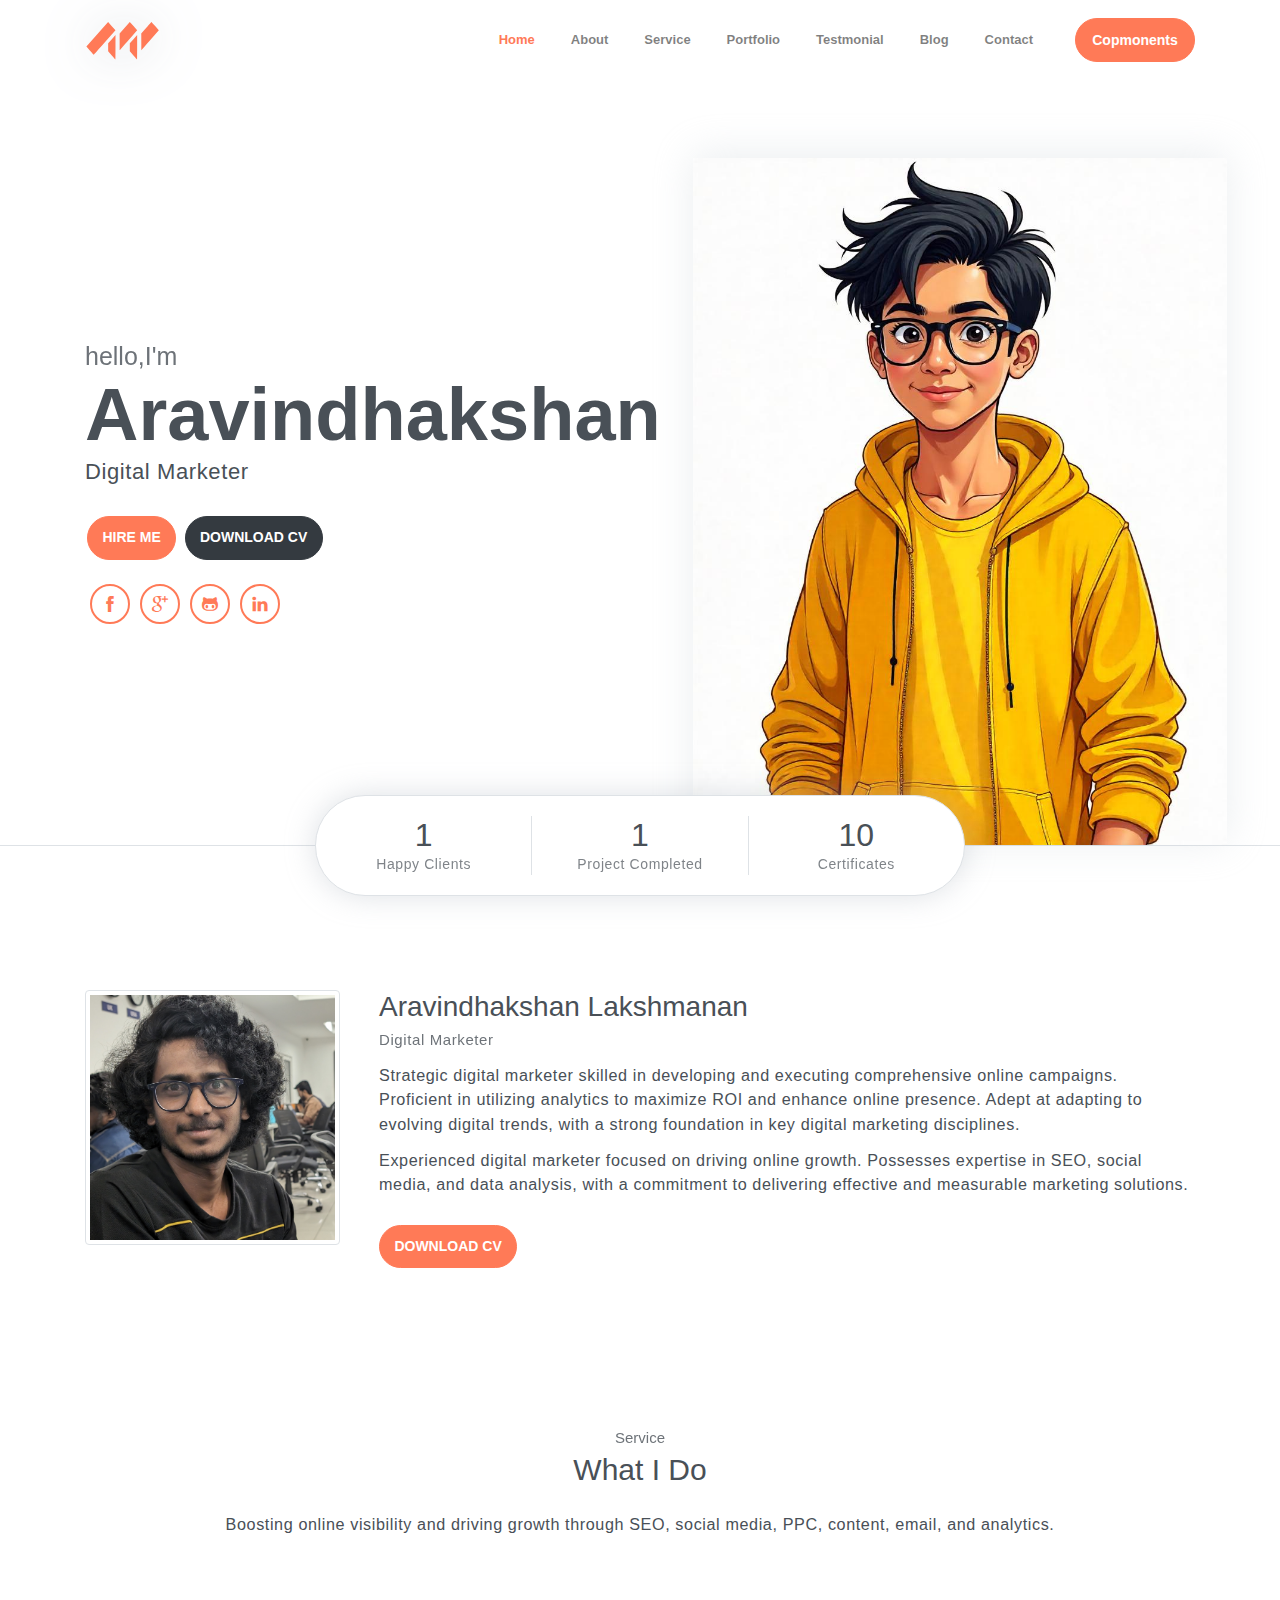
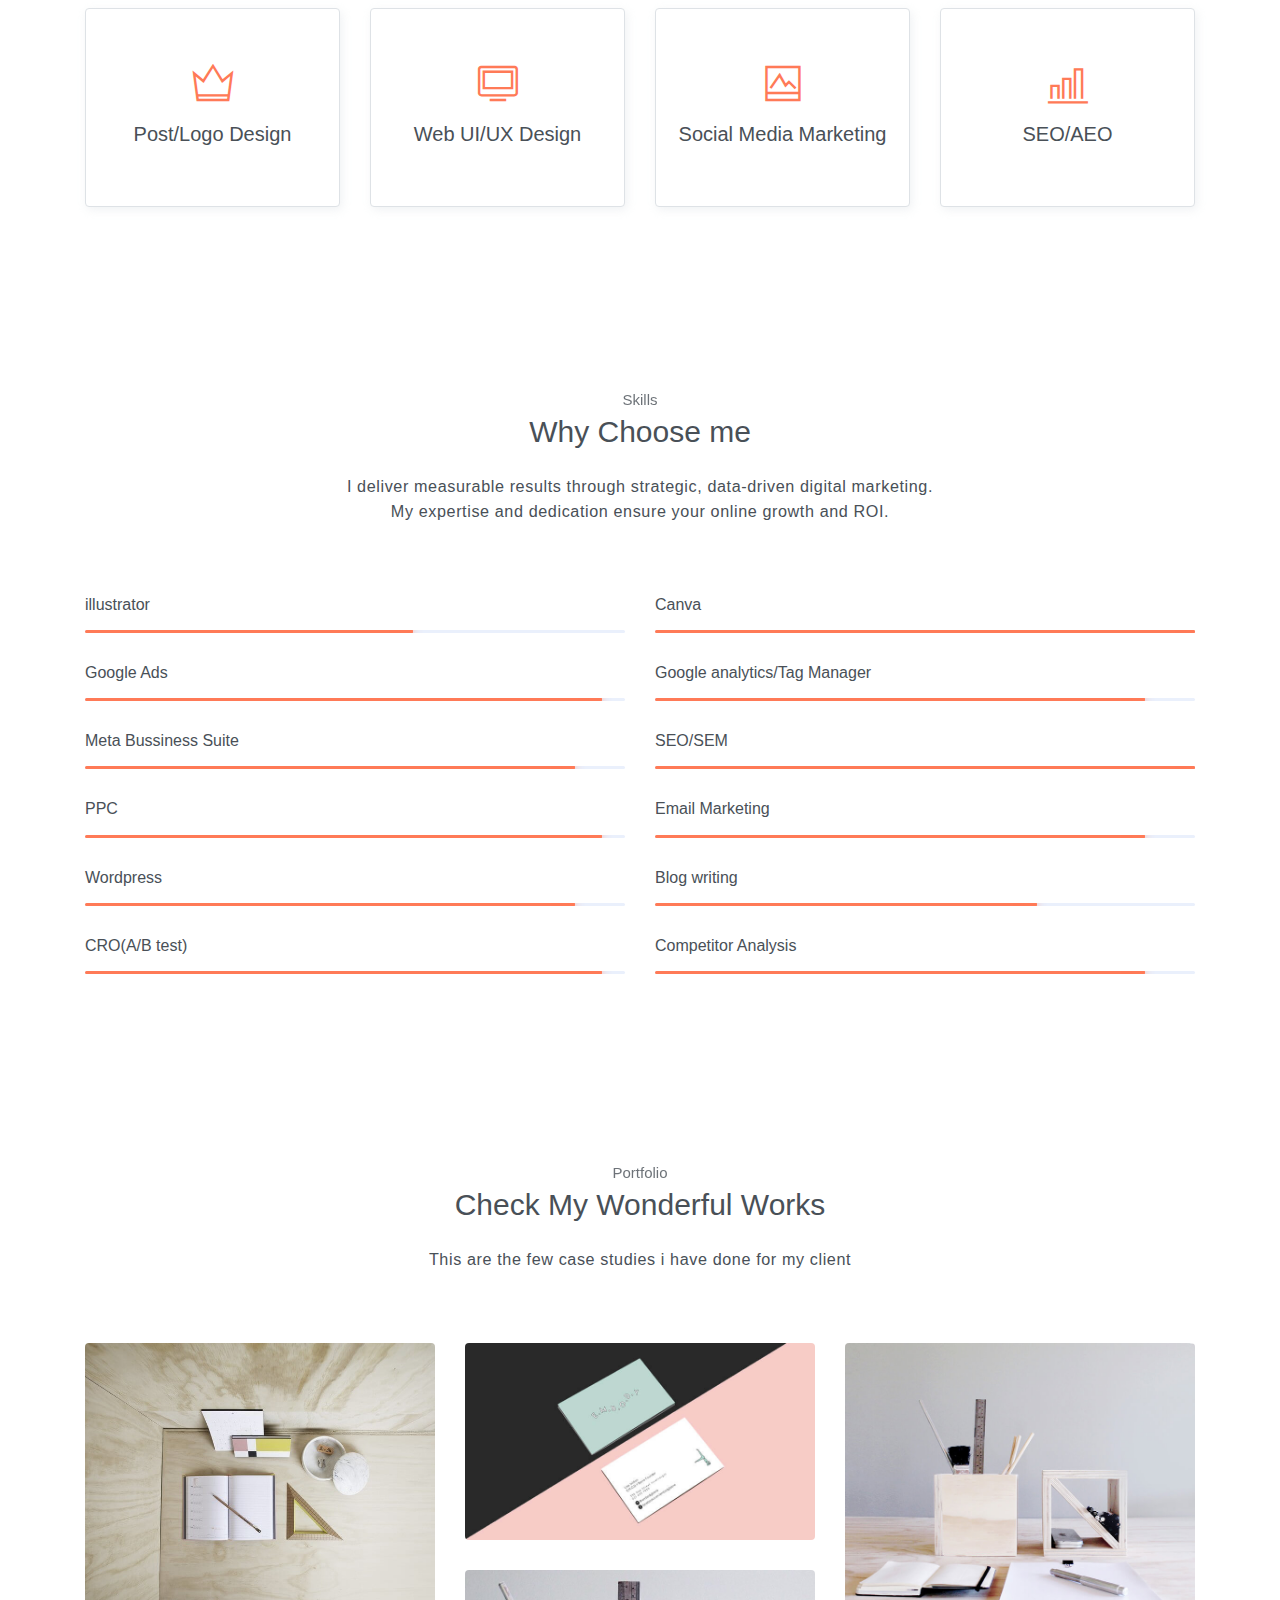
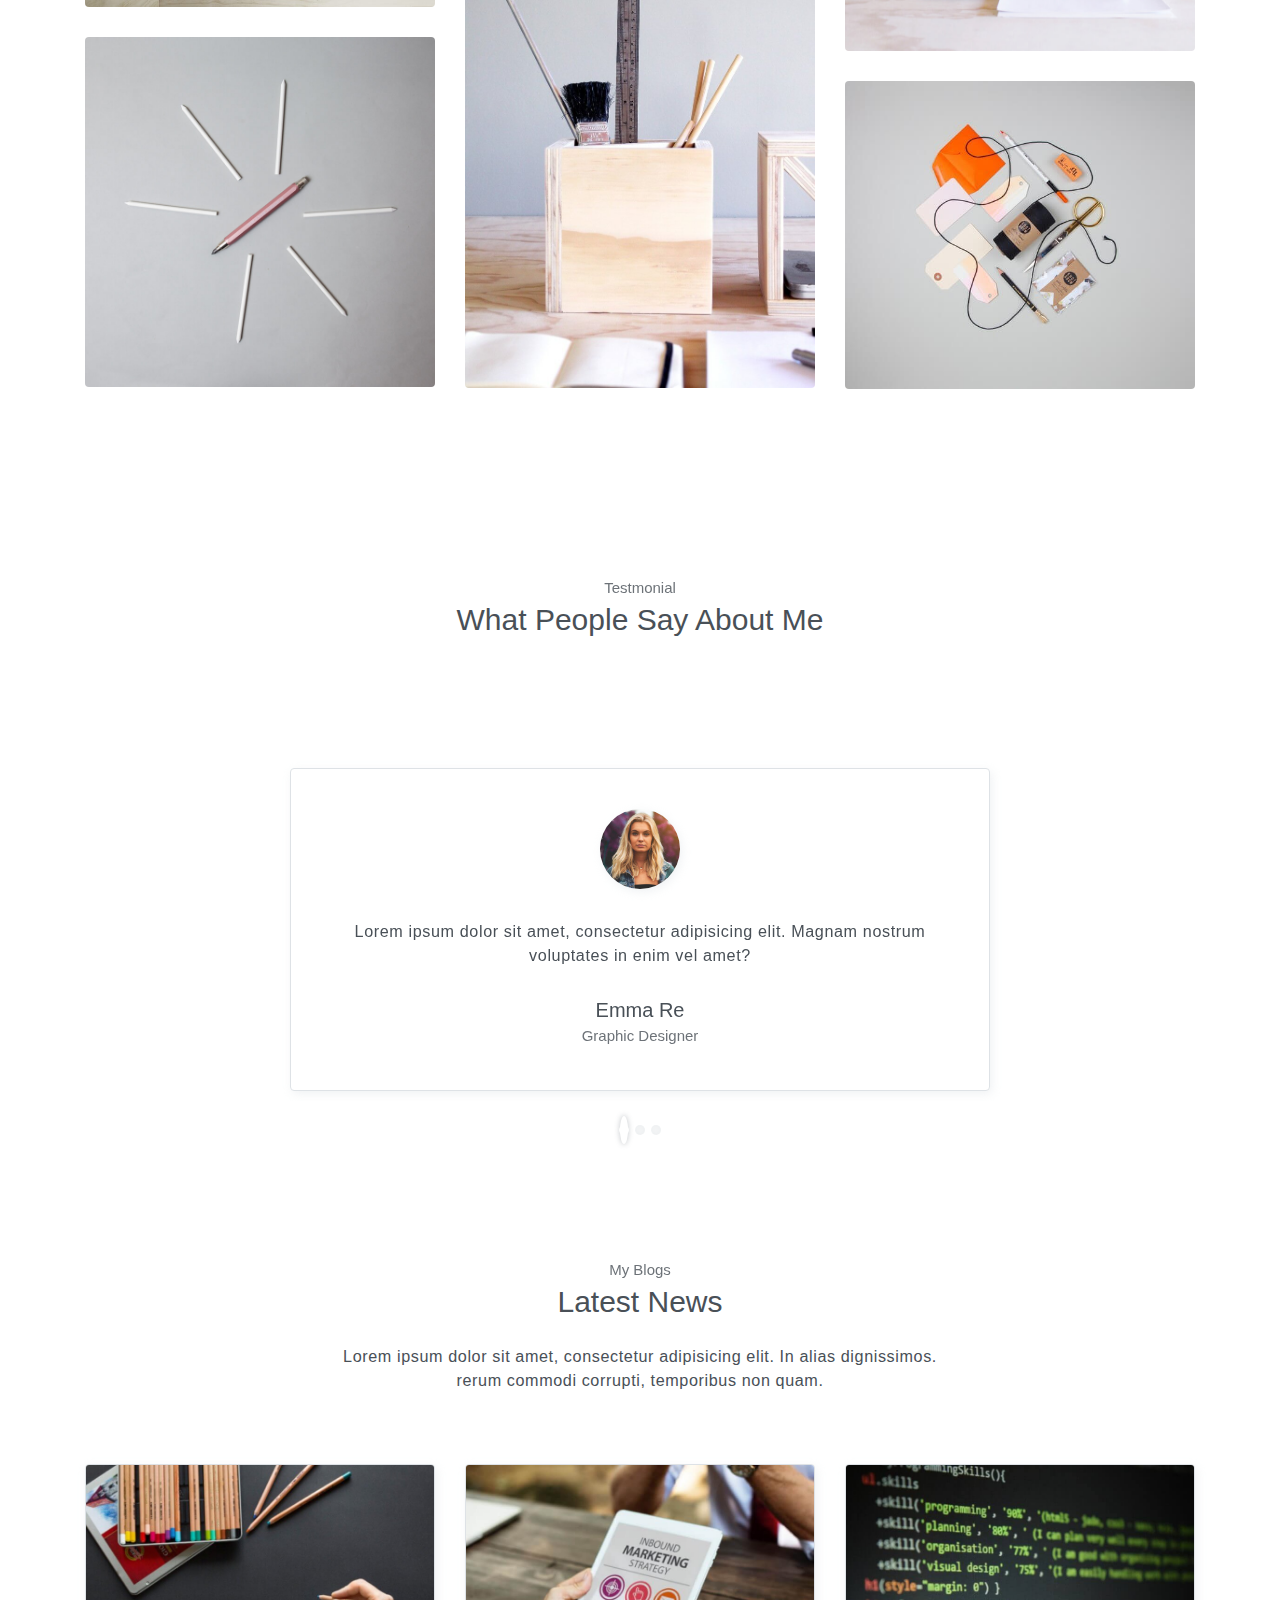
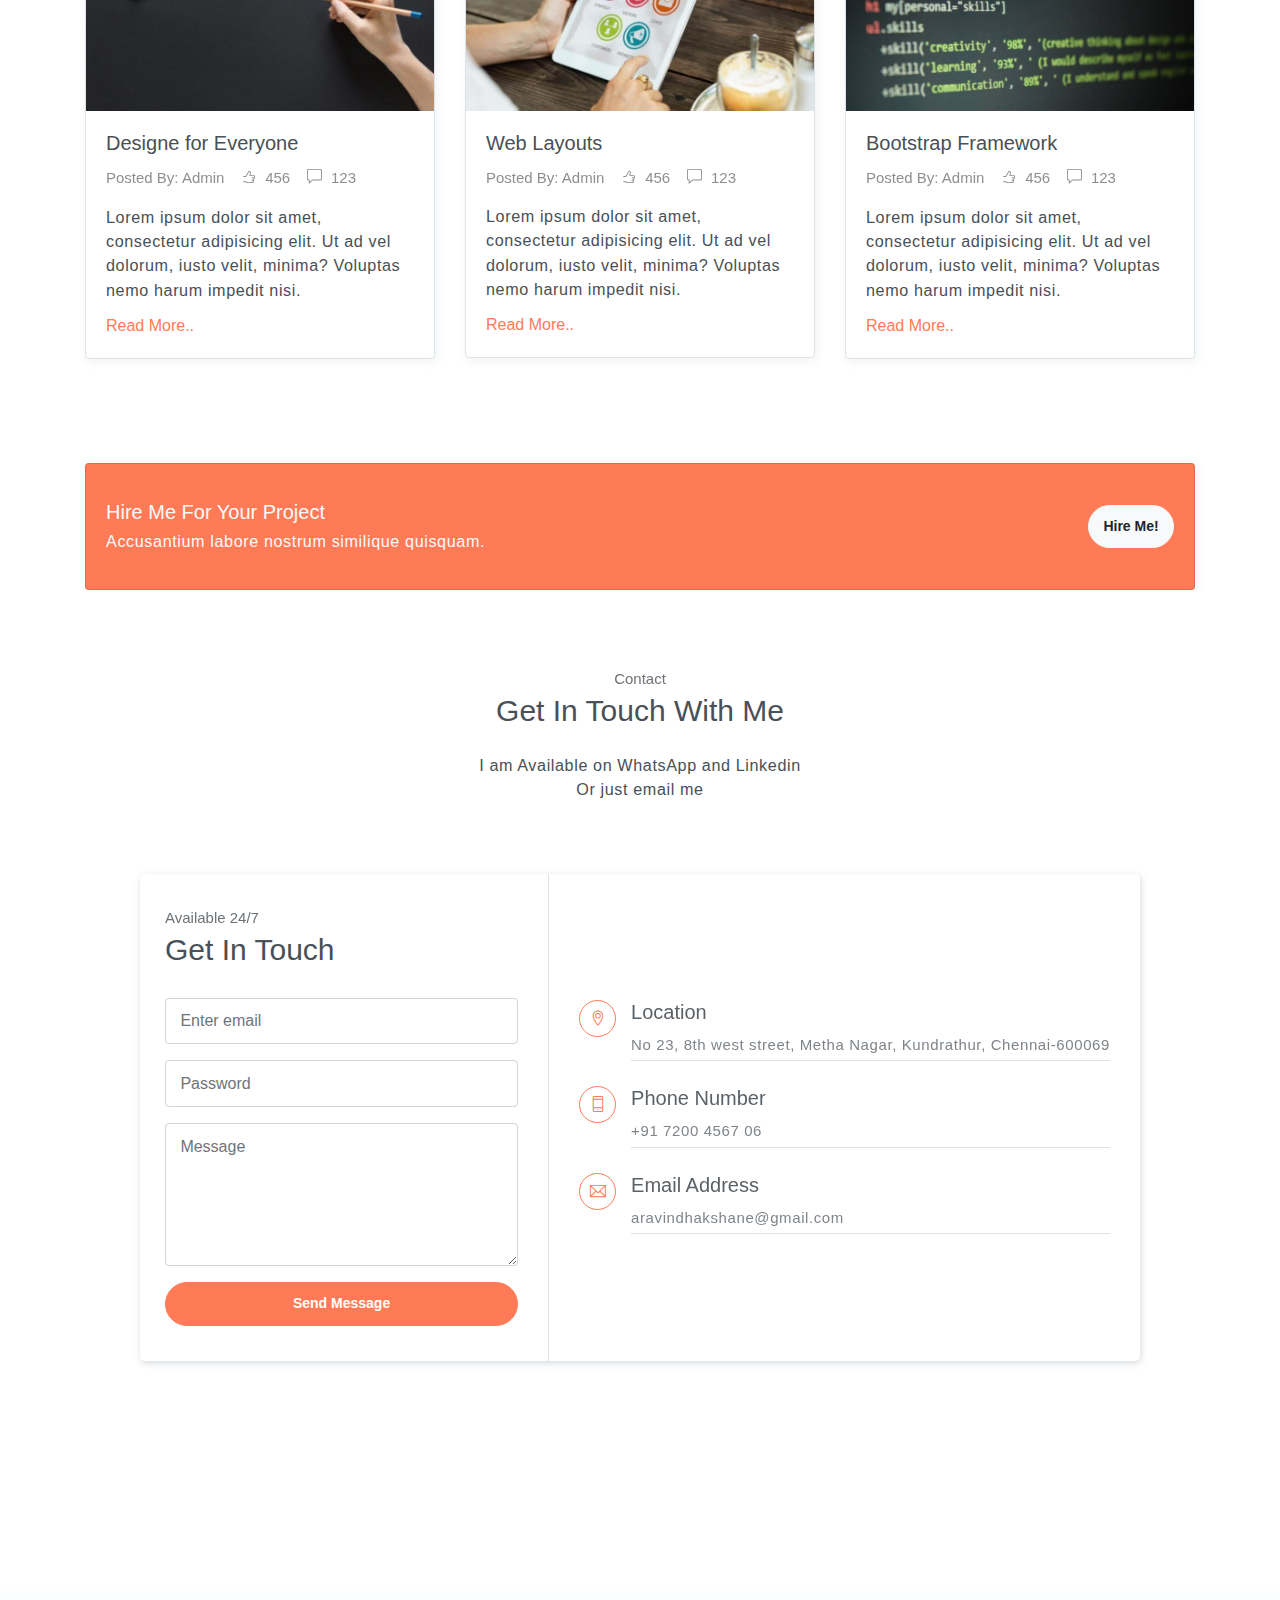
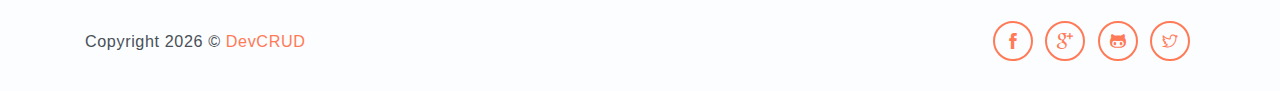
==== commit 8c955421: "updated details" ====
--- a/index.html
+++ b/index.html
@@ -62,8 +62,8 @@
                 <p>Digital Marketer</p>
 
                 <div class="buttons pt-3">
-                    <button class="btn btn-primary rounded">HIRE ME</button>
-                    <button class="btn btn-dark rounded">DOWNLOAD CV</button>
+                    <a href="https://wa.me/916379856706"><button class="btn btn-primary rounded">HIRE ME</button></a>
+                   <a href="https://drive.google.com/file/d/1ysbbP41pN443LRwHzfro_aFixWucEpgn/view?usp=sharing"> <button class="btn btn-dark rounded">DOWNLOAD CV</button></a>
                 </div>      
 
                 <div class="socials mt-4">
@@ -119,14 +119,14 @@
         <div class="container text-center">
             <h6 class="subtitle">Service</h6>
             <h6 class="section-title mb-4">What I Do</h6>
-            <p class="mb-5 pb-4">Lorem ipsum dolor sit amet, consectetur adipisicing elit. In alias dignissimos. <br> rerum commodi corrupti, temporibus non quam.</p>
+            <p class="mb-5 pb-4">Boosting online visibility and driving growth through SEO, social media, PPC, content, email, and analytics. <br> </p>
 
             <div class="row">
                 <div class="col-sm-6 col-md-3 mb-4">
                     <div class="custom-card card border">
                         <div class="card-body">
                             <i class="icon ti-crown"></i>
-                            <h5>UI/UX Design</h5>
+                            <h5>Post/Logo Design</h5>
                         </div>
                     </div>
                 </div>
@@ -134,15 +134,15 @@
                     <div class="custom-card card border">
                         <div class="card-body">
                             <i class="icon ti-desktop"></i>
-                            <h5>Web Design</h5>
+                            <h5>Web UI/UX Design</h5>
                         </div>
                     </div>
                 </div>
                 <div class="col-sm-6 col-md-3 mb-4">
                     <div class="custom-card card border">
                         <div class="card-body">
-                            <i class="icon ti-mobile"></i>
-                            <h5>App Design</h5>
+                            <i class="icon ti-image"></i>
+                            <h5>Social Media Marketing</h5>
                         </div>
                     </div>
                 </div>
@@ -150,7 +150,7 @@
                     <div class="custom-card card border">
                         <div class="card-body">
                             <i class="icon ti-bar-chart"></i>
-                            <h5>SEO</h5>
+                            <h5>SEO/AEO</h5>
                         </div>
                     </div>
                 </div>
@@ -164,29 +164,82 @@
         <div class="container text-center">
             <h6 class="subtitle">Skills</h6>
             <h6 class="section-title mb-4">Why Choose me</h6>
-            <p class="mb-5 pb-4">Lorem ipsum dolor sit amet, consectetur adipisicing elit. In alias dignissimos. <br> rerum commodi corrupti, temporibus non quam.</p>
+            <p class="mb-5 pb-4">I deliver measurable results through strategic, data-driven digital marketing.<br>
+                My expertise and dedication ensure your online growth and ROI.</p>
 
             <div class="row text-left">
                 <div class="col-sm-6">
-                    <h6 class="mb-3">Photoshop</h6>
-                    <div class="progress">
-                        <div class="progress-bar bg-primary" role="progressbar" style="width: 89%;" aria-valuenow="25" aria-valuemin="0" aria-valuemax="100"><span>89%</span></div>
-                    </div>
-                </div>
-                <div class="col-sm-6">
-                    <h6 class="mb-3">Web Design</h6>
-                    <div class="progress">
-                        <div class="progress-bar bg-primary" role="progressbar" style="width: 83%;" aria-valuenow="25" aria-valuemin="0" aria-valuemax="100"><span>83%</span></div>
-                    </div>
-                </div>
-                <div class="col-sm-6">
-                    <h6 class="mb-3">App Design</h6>
+                    <h6 class="mb-3">illustrator</h6>
+                    <div class="progress">
+                        <div class="progress-bar bg-primary" role="progressbar" style="width: 60%;" aria-valuenow="25" aria-valuemin="0" aria-valuemax="100"><span>89%</span></div>
+                    </div>
+                </div>
+                <div class="col-sm-6">
+                    <h6 class="mb-3">Canva</h6>
+                    <div class="progress">
+                        <div class="progress-bar bg-primary" role="progressbar" style="width: 100%;" aria-valuenow="25" aria-valuemin="0" aria-valuemax="100"><span>83%</span></div>
+                    </div>
+                </div>
+                <div class="col-sm-6">
+                    <h6 class="mb-3">Google Ads</h6>
                     <div class="progress">
                         <div class="progress-bar bg-primary" role="progressbar" style="width: 95%;" aria-valuenow="25" aria-valuemin="0" aria-valuemax="100"><span>95%</span></div>
                     </div>
                 </div>
                 <div class="col-sm-6">
-                    <h6 class="mb-3">SEO</h6>
+                    <h6 class="mb-3">Google analytics/Tag Manager</h6>
+                    <div class="progress">
+                        <div class="progress-bar bg-primary" role="progressbar" style="width: 90%;" aria-valuenow="25" aria-valuemin="0" aria-valuemax="100"><span>90%</span></div>
+                    </div>
+                </div>
+            </div> 
+            <div class="row text-left">
+                <div class="col-sm-6">
+                    <h6 class="mb-3">Meta Bussiness Suite</h6>
+                    <div class="progress">
+                        <div class="progress-bar bg-primary" role="progressbar" style="width: 90%;" aria-valuenow="25" aria-valuemin="0" aria-valuemax="100"><span>89%</span></div>
+                    </div>
+                </div>
+                <div class="col-sm-6">
+                    <h6 class="mb-3">SEO/SEM</h6>
+                    <div class="progress">
+                        <div class="progress-bar bg-primary" role="progressbar" style="width: 100%;" aria-valuenow="25" aria-valuemin="0" aria-valuemax="100"><span>83%</span></div>
+                    </div>
+                </div>
+                <div class="col-sm-6">
+                    <h6 class="mb-3">PPC</h6>
+                    <div class="progress">
+                        <div class="progress-bar bg-primary" role="progressbar" style="width: 95%;" aria-valuenow="25" aria-valuemin="0" aria-valuemax="100"><span>95%</span></div>
+                    </div>
+                </div>
+                <div class="col-sm-6">
+                    <h6 class="mb-3">Email Marketing</h6>
+                    <div class="progress">
+                        <div class="progress-bar bg-primary" role="progressbar" style="width: 90%;" aria-valuenow="25" aria-valuemin="0" aria-valuemax="100"><span>90%</span></div>
+                    </div>
+                </div>
+            </div>  
+            <div class="row text-left">
+                <div class="col-sm-6">
+                    <h6 class="mb-3">Wordpress</h6>
+                    <div class="progress">
+                        <div class="progress-bar bg-primary" role="progressbar" style="width: 90%;" aria-valuenow="25" aria-valuemin="0" aria-valuemax="100"><span>89%</span></div>
+                    </div>
+                </div>
+                <div class="col-sm-6">
+                    <h6 class="mb-3">Blog writing</h6>
+                    <div class="progress">
+                        <div class="progress-bar bg-primary" role="progressbar" style="width: 70%;" aria-valuenow="25" aria-valuemin="0" aria-valuemax="100"><span>83%</span></div>
+                    </div>
+                </div>
+                <div class="col-sm-6">
+                    <h6 class="mb-3">CRO(A/B test)</h6>
+                    <div class="progress">
+                        <div class="progress-bar bg-primary" role="progressbar" style="width: 95%;" aria-valuenow="25" aria-valuemin="0" aria-valuemax="100"><span>95%</span></div>
+                    </div>
+                </div>
+                <div class="col-sm-6">
+                    <h6 class="mb-3">Competitor Analysis</h6>
                     <div class="progress">
                         <div class="progress-bar bg-primary" role="progressbar" style="width: 90%;" aria-valuenow="25" aria-valuemin="0" aria-valuemax="100"><span>90%</span></div>
                     </div>
@@ -201,7 +254,7 @@
         <div class="container text-center">
             <h6 class="subtitle">Portfolio</h6>
             <h6 class="section-title mb-4">Check My Wonderful Works</h6>
-            <p class="mb-5 pb-4">Lorem ipsum dolor sit amet, consectetur adipisicing elit. In alias dignissimos. <br> rerum commodi corrupti, temporibus non quam.</p>
+            <p class="mb-5 pb-4">This are the few case studies i have done for my client <br></p>
 
             <div class="row">
                 <div class="col-sm-4">
@@ -281,7 +334,7 @@
         <div class="container text-center">
             <h6 class="subtitle">Testmonial</h6>
             <h6 class="section-title mb-4">What People Say About Me</h6>
-            <p class="mb-5 pb-4">Lorem ipsum dolor sit amet, consectetur adipisicing elit. In alias dignissimos. <br> rerum commodi corrupti, temporibus non quam.</p>
+            <p class="mb-5 pb-4"> <br> </p>
 
 
             <div id="carouselExampleIndicators" class="carousel slide" data-ride="carousel">
@@ -409,7 +462,7 @@
         <div class="container text-center">
             <h6 class="subtitle">Contact</h6>
             <h6 class="section-title mb-4">Get In Touch With Me</h6>
-            <p class="mb-5 pb-4">Lorem ipsum dolor sit amet, consectetur adipisicing elit. In alias dignissimos. <br> rerum commodi corrupti, temporibus non quam.</p>
+            <p class="mb-5 pb-4">I am Available on WhatsApp and Linkedin <br> Or just email me</p>
 
             <div class="contact text-left">
                 <div class="form">
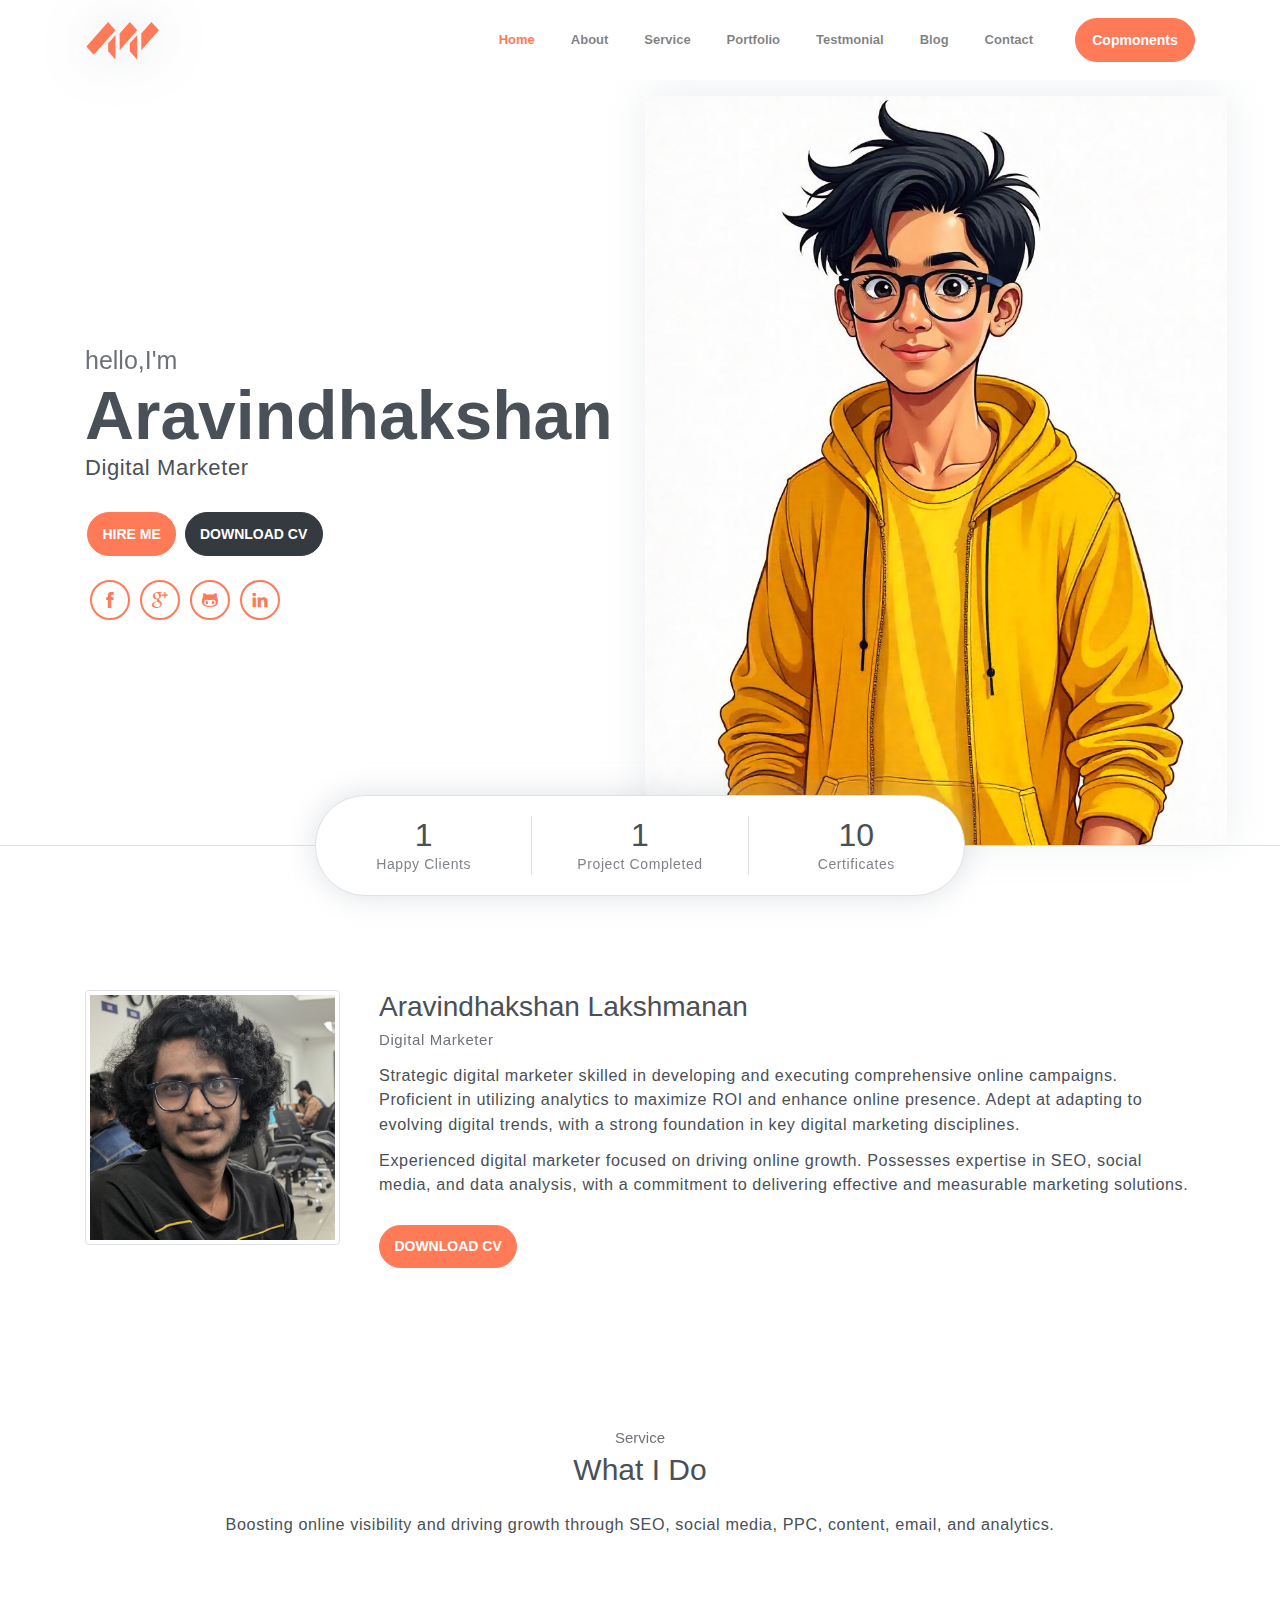
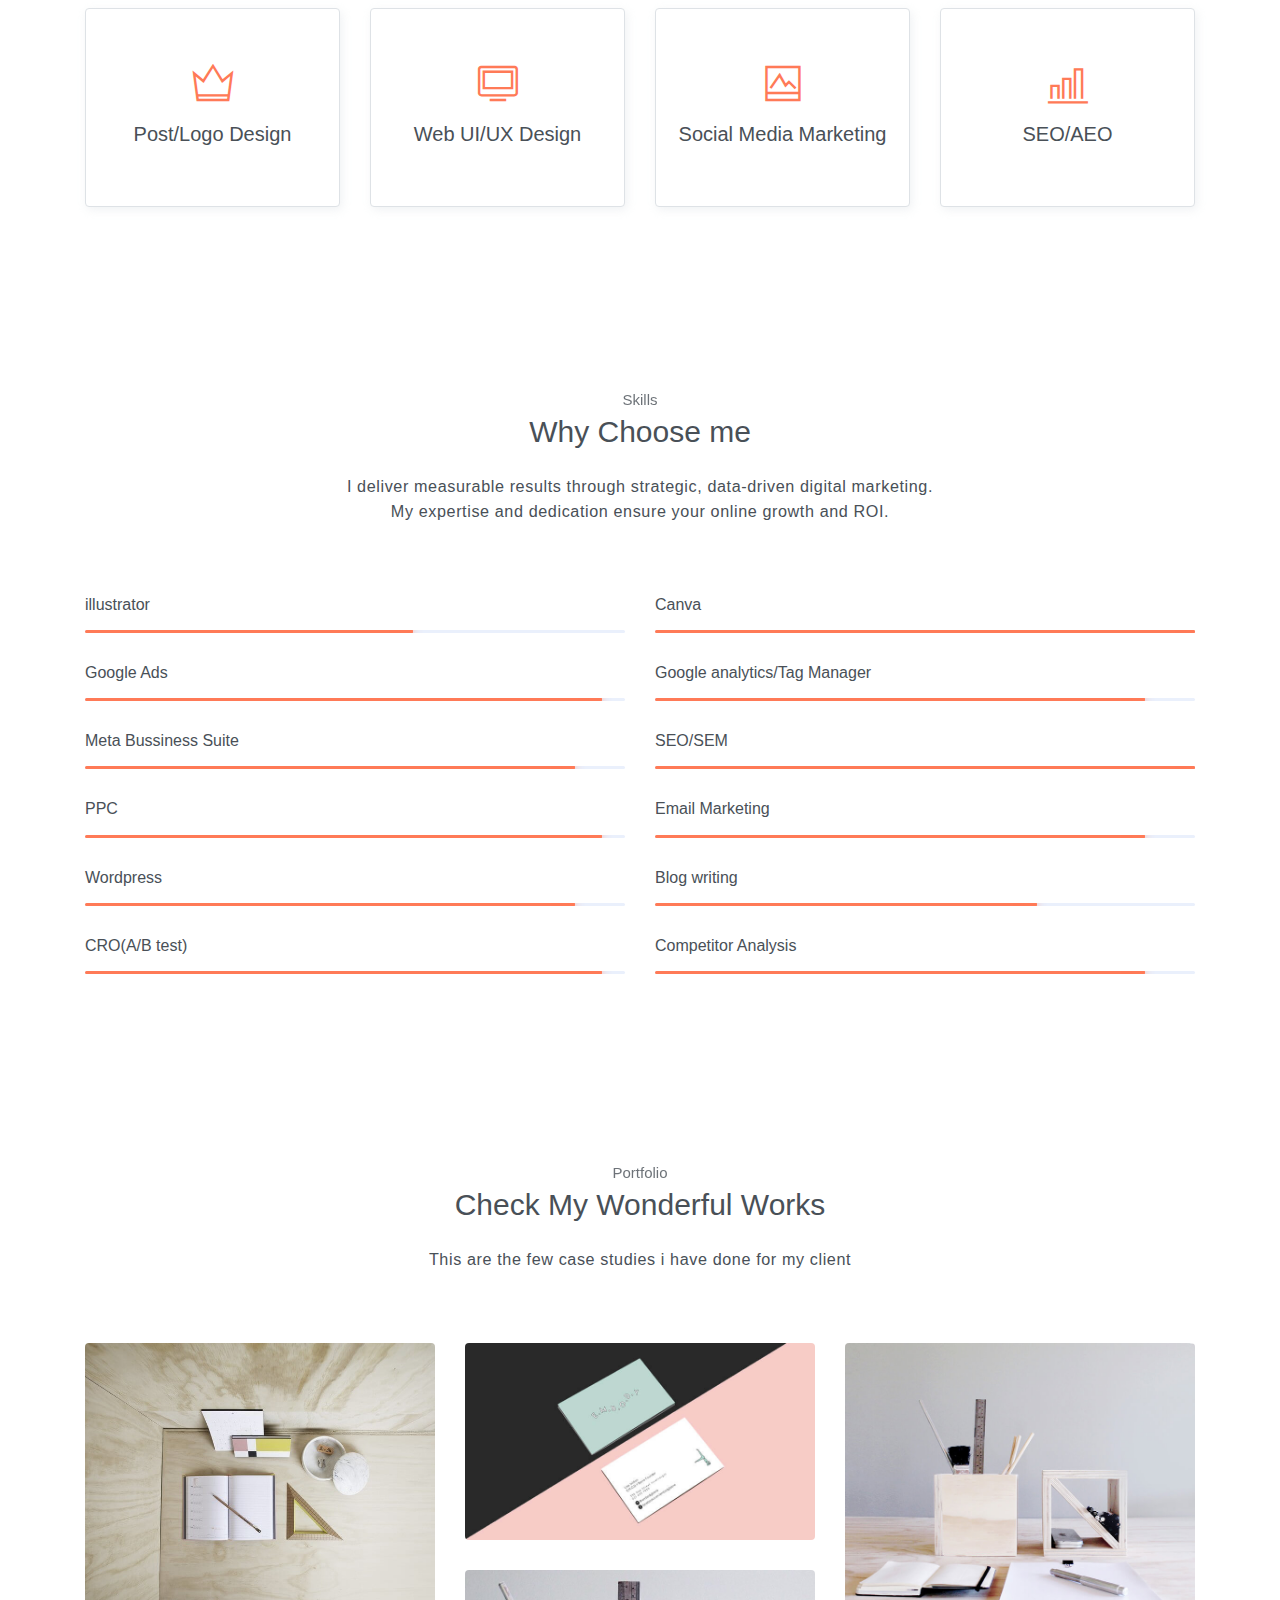
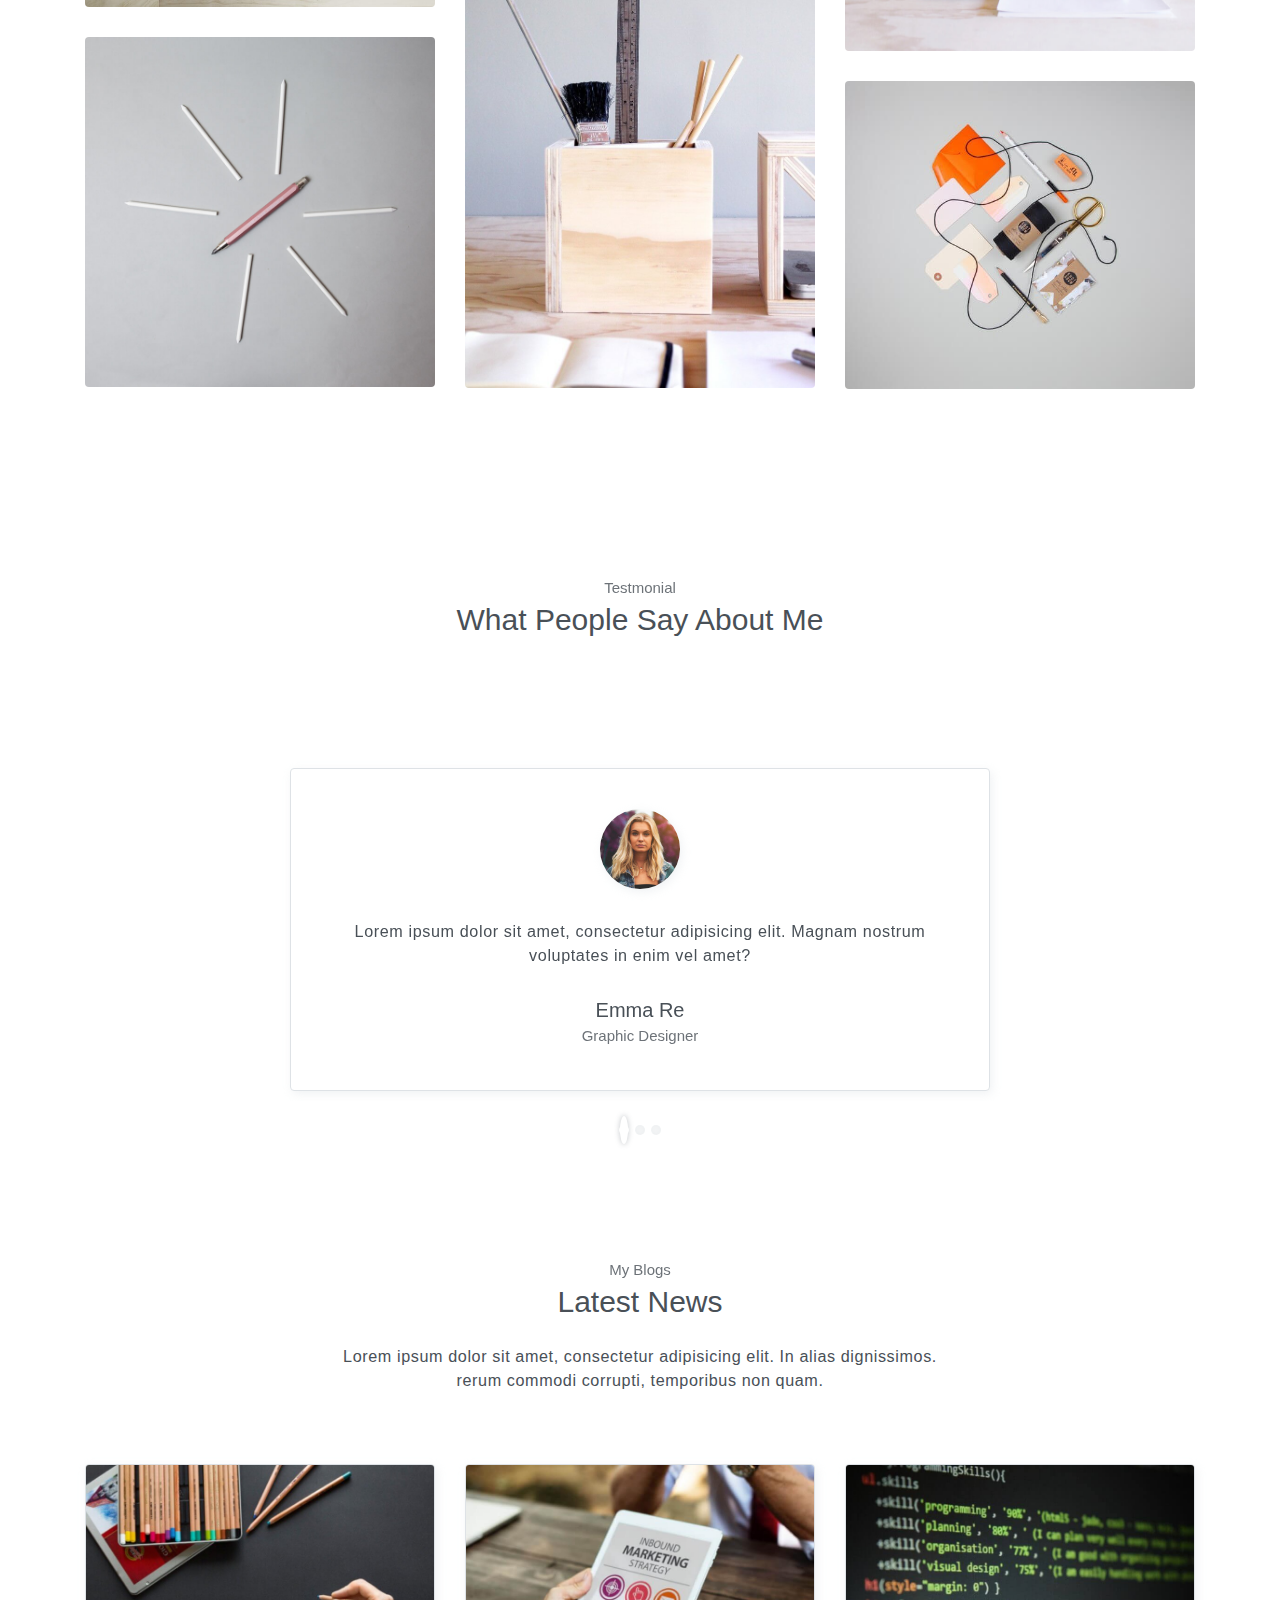
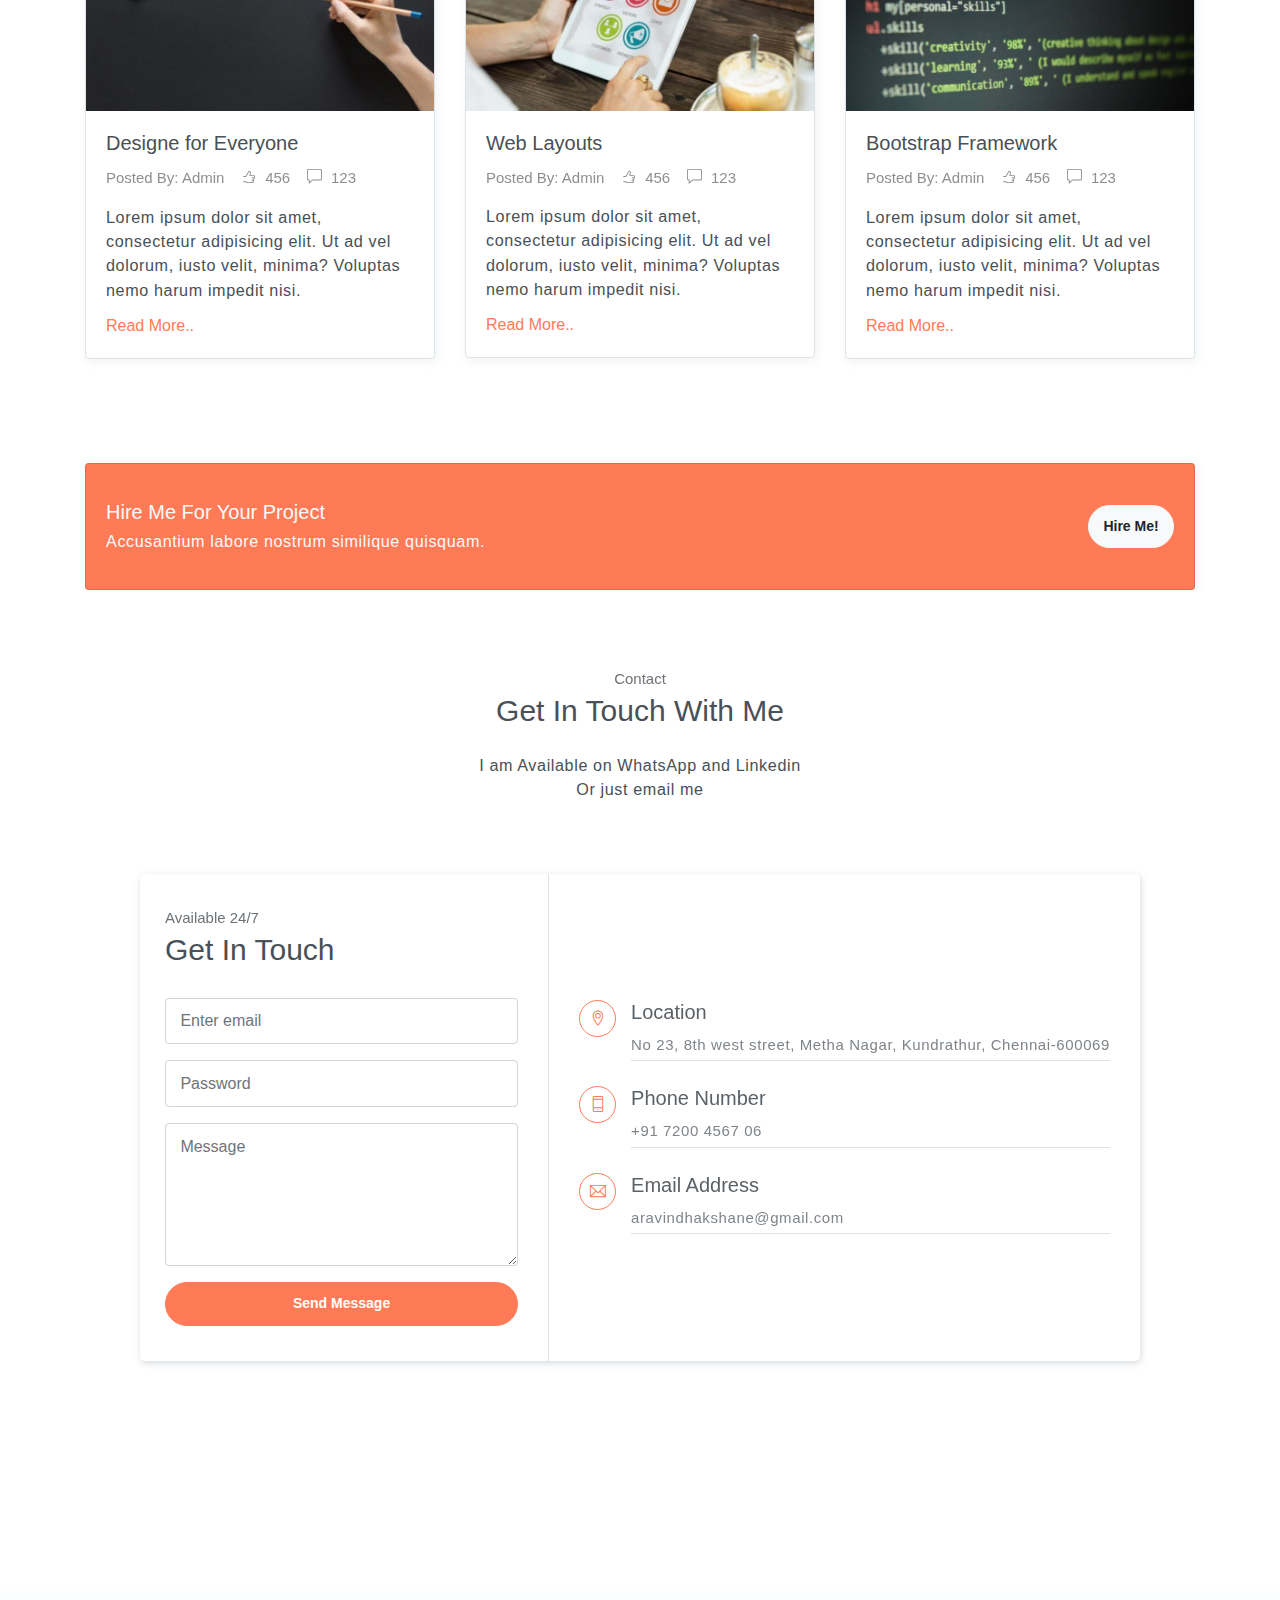
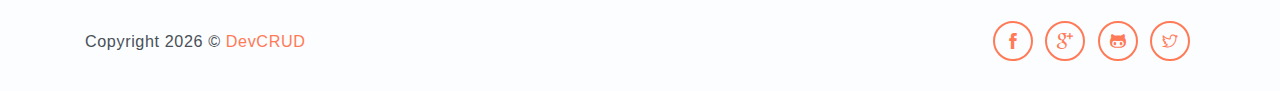
==== commit 4bc83d2e: "name changed to responsive" ====
--- a/index.html
+++ b/index.html
@@ -58,7 +58,7 @@
         <div class="container">
             <div class="infos">
                 <h6 class="subtitle">hello,I'm</h6>
-                <h6 class="title">Aravindhakshan</h6>
+                <h6 class="name">Aravindhakshan</h6>
                 <p>Digital Marketer</p>
 
                 <div class="buttons pt-3">
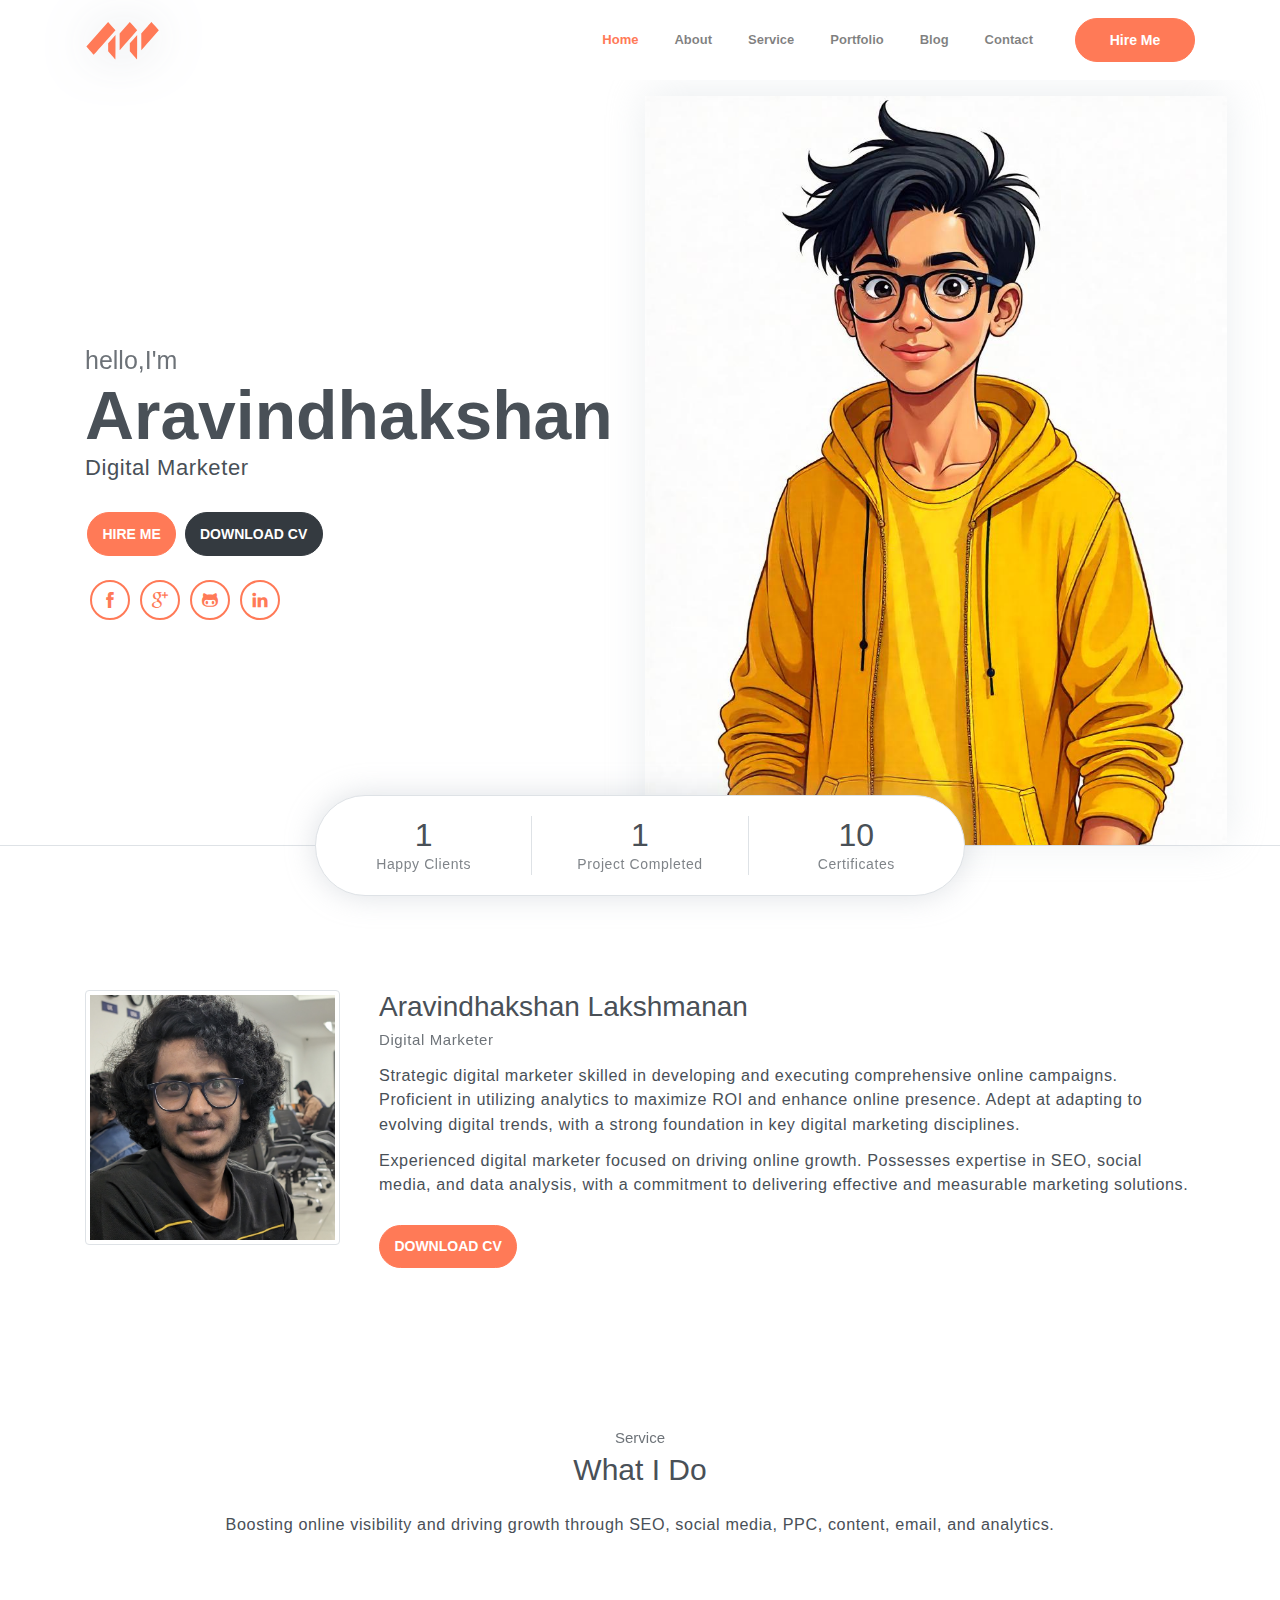
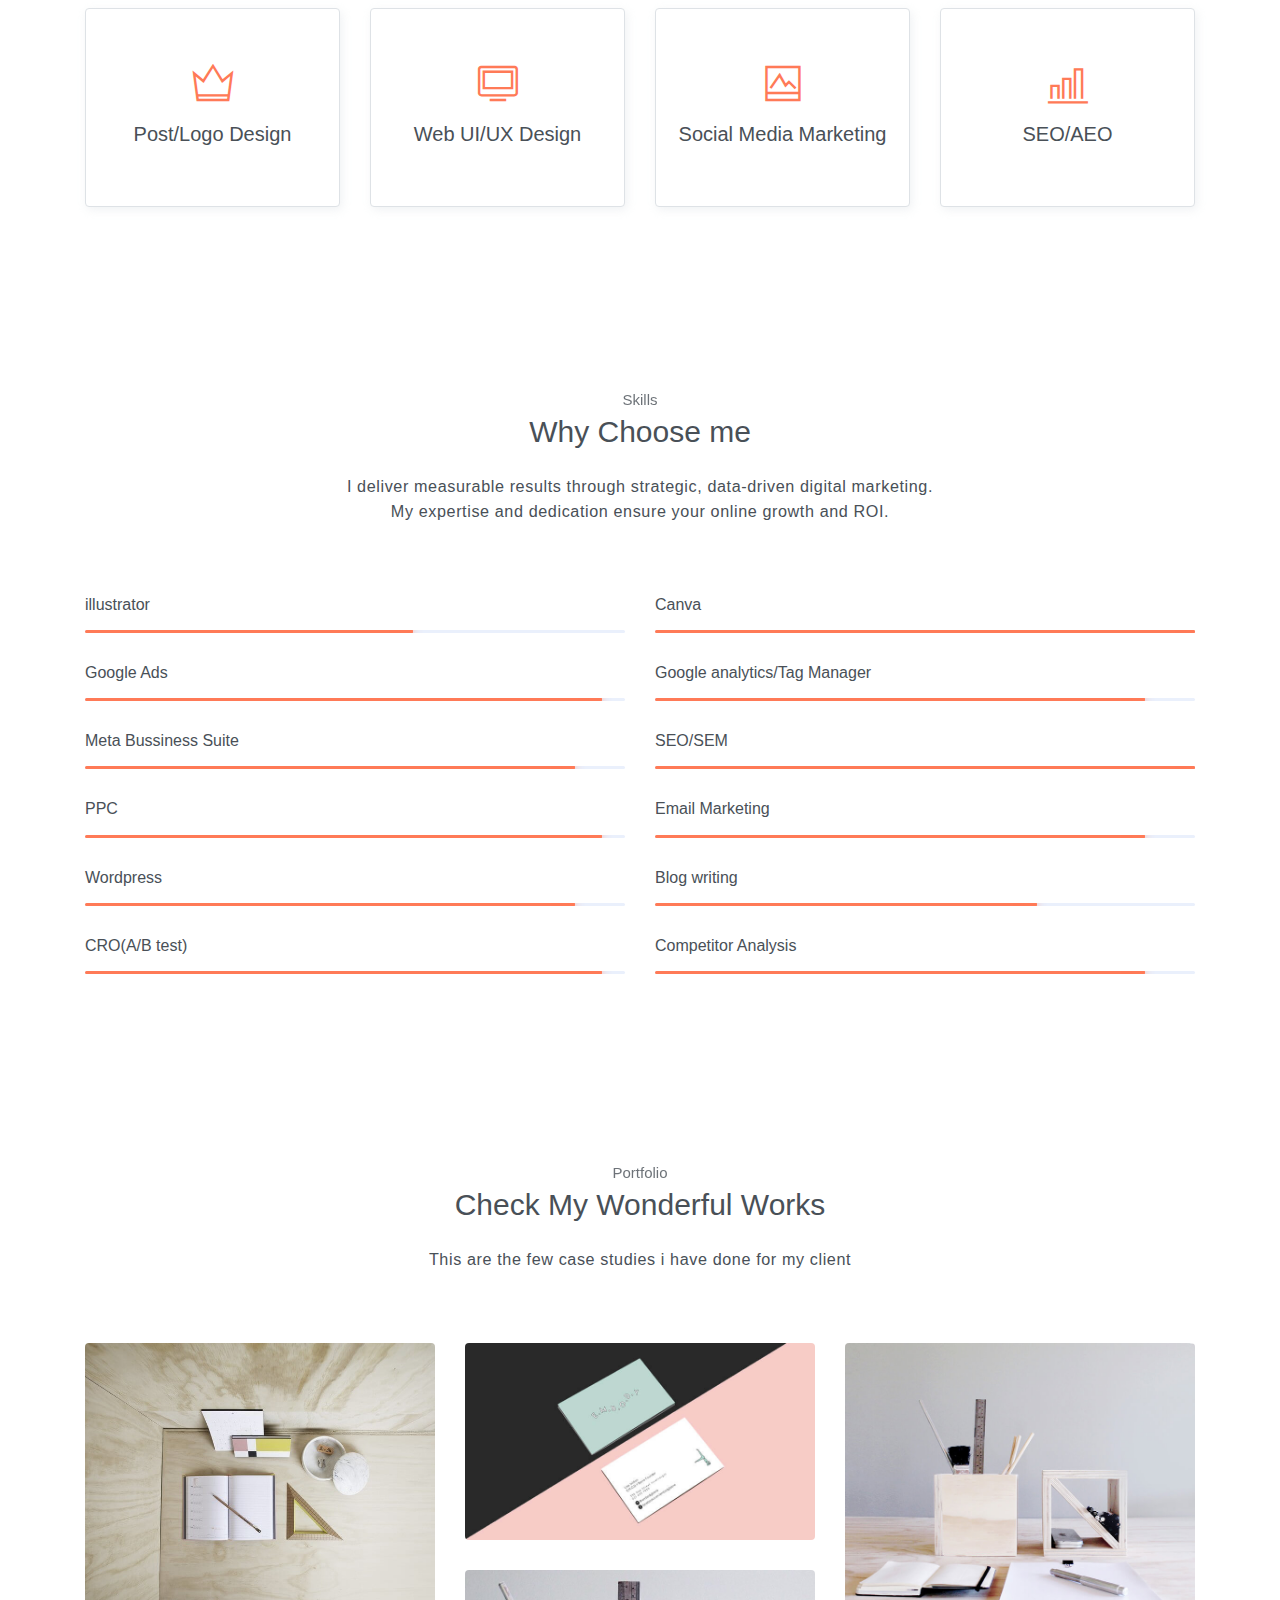
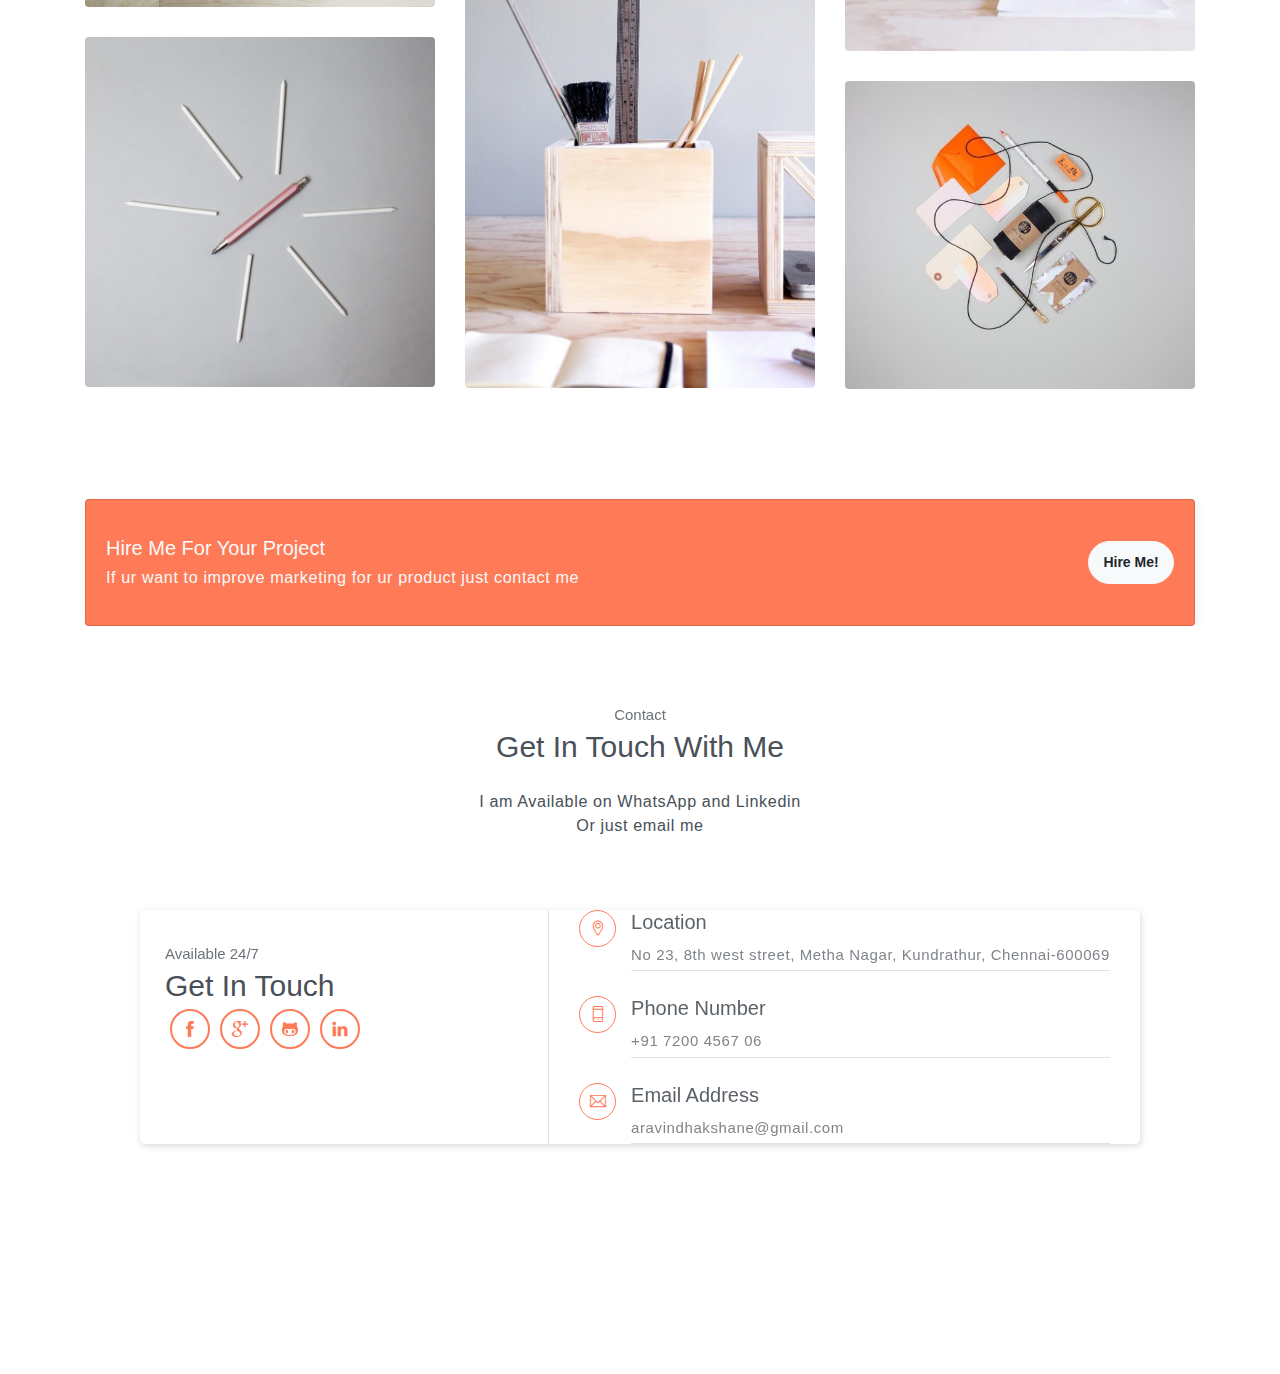
==== commit e5d2c9d0: "updated links" ====
--- a/index.html
+++ b/index.html
@@ -36,16 +36,13 @@
                         <a class="nav-link" href="#portfolio">Portfolio</a>
                     </li>
                     <li class="nav-item">
-                        <a class="nav-link" href="#testmonial">Testmonial</a>
-                    </li>
-                    <li class="nav-item">
-                        <a class="nav-link" href="#blog">Blog</a>
+                        <a class="nav-link" href="https://aravindhakshan-digital-marketing.blogspot.com/">Blog</a>
                     </li>
                     <li class="nav-item">
                         <a class="nav-link" href="#contact">Contact</a>
                     </li>
                     <li class="nav-item">
-                        <a class="- btn btn-primary rounded ml-4" href="components.html">Copmonents</a>
+                        <a class="- btn btn-primary rounded ml-4" href="https://wa.me/916379856706">Hire Me</a>
                     </li>
                 </ul>
             </div>
@@ -67,10 +64,10 @@
                 </div>      
 
                 <div class="socials mt-4">
-                    <a class="social-item" href="javascript:void(0)"><i class="ti-facebook"></i></a>
-                    <a class="social-item" href="javascript:void(0)"><i class="ti-google"></i></a>
-                    <a class="social-item" href="javascript:void(0)"><i class="ti-github"></i></a>
-                    <a class="social-item" href="javascript:void(0)"><i class="ti-linkedin"></i></a>
+                    <a class="social-item" href="https://www.facebook.com/share/1FPXMqZo2b/"><i class="ti-facebook"></i></a>
+                    <a class="social-item" href="https://aravindhakshan-digital-marketing.blogspot.com/"><i class="ti-google"></i></a>
+                    <a class="social-item" href="https://github.com/aravindhakshanel"><i class="ti-github"></i></a>
+                    <a class="social-item" href="https://www.linkedin.com/in/aravindhakshan-lakshmanan-03091534b/"><i class="ti-linkedin"></i></a>
                 </div>
             </div>              
             <div class="img-holder">
@@ -329,113 +326,9 @@
     </section>
     <!-- End of portfolio section -->
 
-    <!-- Testmonial Section -->
-    <section id="testmonial" class="section">
-        <div class="container text-center">
-            <h6 class="subtitle">Testmonial</h6>
-            <h6 class="section-title mb-4">What People Say About Me</h6>
-            <p class="mb-5 pb-4"> <br> </p>
-
-
-            <div id="carouselExampleIndicators" class="carousel slide" data-ride="carousel">
-                <ol class="carousel-indicators">
-                    <li data-target="#carouselExampleIndicators" data-slide-to="0" class="active"></li>
-                    <li data-target="#carouselExampleIndicators" data-slide-to="1"></li>
-                    <li data-target="#carouselExampleIndicators" data-slide-to="2"></li>
-                </ol>
-                <div class="carousel-inner">
-                    <div class="carousel-item active">
-                        <div class="card testmonial-card border">
-                            <div class="card-body">
-                                <img src="assets/imgs/avatar-1.jpg" alt="">
-                                <p>Lorem ipsum dolor sit amet, consectetur adipisicing elit. Magnam nostrum voluptates in enim vel amet?</p>
-                                <h1 class="title">Emma Re</h1>
-                                <h1 class="subtitle">Graphic Designer</h1>
-                            </div>
-                        </div>
-                    </div>
-                    <div class="carousel-item">
-                        <div class="card testmonial-card border">
-                            <div class="card-body">
-                                <img src="assets/imgs/avatar-2.jpg" alt="">
-                                <p>Lorem ipsum dolor sit amet, consectetur adipisicing elit. Magnam nostrum voluptates in enim vel amet?</p>
-                                <h1 class="title">James Bert</h1>
-                                <h1 class="subtitle">Web Designer</h1>
-                            </div>
-                        </div>
-                    </div>
-                    <div class="carousel-item">
-                        <div class="card testmonial-card border">
-                            <div class="card-body">
-                                <img src="assets/imgs/avatar-3.jpg" alt="">
-                                <p>Lorem ipsum dolor sit amet, consectetur adipisicing elit. Magnam nostrum voluptates in enim vel amet?</p>
-                                <h1 class="title">Michael Abra</h1>
-                                <h1 class="subtitle">Web Developer</h1>
-                            </div>
-                        </div>
-                    </div>
-                </div>
-            </div>
-        </div>
-    </section>
-    <!-- End of testmonial section -->
+    
 
     <!-- Blog Section -->
-    <section id="blog" class="section">
-        <div class="container text-center">
-            <h6 class="subtitle">My Blogs</h6>
-            <h6 class="section-title mb-4">Latest News</h6>
-            <p class="mb-5 pb-4">Lorem ipsum dolor sit amet, consectetur adipisicing elit. In alias dignissimos. <br> rerum commodi corrupti, temporibus non quam.</p>
-
-            <div class="row text-left">
-                <div class="col-md-4">
-                    <div class="card border mb-4">
-                        <img src="assets/imgs/blog-1.jpg" alt="" class="card-img-top w-100">
-                        <div class="card-body">
-                            <h5 class="card-title">Designe for Everyone</h5>
-                            <div class="post-details">
-                                <a href="javascript:void(0)">Posted By: Admin</a>
-                                <a href="javascript:void(0)"><i class="ti-thumb-up"></i> 456</a>
-                                <a href="javascript:void(0)"><i class="ti-comment"></i> 123</a>
-                            </div>
-                            <p>Lorem ipsum dolor sit amet, consectetur adipisicing elit. Ut ad vel dolorum, iusto velit, minima? Voluptas nemo harum impedit nisi.</p>
-                            <a href="javascript:void(0)">Read More..</a>
-                        </div>
-                    </div>
-                </div>
-                <div class="col-md-4">
-                    <div class="card border mb-4">
-                        <img src="assets/imgs/blog-2.jpg" alt="" class="card-img-top w-100">
-                        <div class="card-body">
-                            <h5 class="card-title">Web Layouts</h5>
-                            <div class="post-details">
-                                <a href="javascript:void(0)">Posted By: Admin</a>
-                                <a href="javascript:void(0)"><i class="ti-thumb-up"></i> 456</a>
-                                <a href="javascript:void(0)"><i class="ti-comment"></i> 123</a>
-                            </div>
-                            <p>Lorem ipsum dolor sit amet, consectetur adipisicing elit. Ut ad vel dolorum, iusto velit, minima? Voluptas nemo harum impedit nisi.</p>
-                            <a href="javascript:void(0)">Read More..</a>
-                        </div>
-                    </div>
-                </div>
-                <div class="col-md-4">
-                    <div class="card border mb-4">
-                        <img src="assets/imgs/blog-3.jpg" alt="" class="card-img-top w-100">
-                        <div class="card-body">
-                            <h5 class="card-title">Bootstrap Framework</h5>
-                            <div class="post-details">
-                                <a href="javascript:void(0)">Posted By: Admin</a>
-                                <a href="javascript:void(0)"><i class="ti-thumb-up"></i> 456</a>
-                                <a href="javascript:void(0)"><i class="ti-comment"></i> 123</a>
-                            </div>
-                            <p>Lorem ipsum dolor sit amet, consectetur adipisicing elit. Ut ad vel dolorum, iusto velit, minima? Voluptas nemo harum impedit nisi.</p>
-                            <a href="javascript:void(0)">Read More..</a>
-                        </div>
-                    </div>
-                </div>
-            </div>
-        </div>
-    </section>
 
     <!-- Hire me section -->
     <section class="bg-gray p-0 section">
@@ -445,10 +338,10 @@
                     <div class="row align-items-center">
                         <div class="col-sm-9 text-center text-sm-left">
                             <h5 class="mt-3">Hire Me For Your Project</h5>
-                            <p class="mb-3">Accusantium labore nostrum similique quisquam.</p>
+                            <p class="mb-3">If ur want to improve marketing for ur product just contact me</p>
                         </div>
                         <div class="col-sm-3 text-center text-sm-right">
-                            <button class="btn btn-light rounded">Hire Me!</button>
+                            <a href="https://wa.me/916379856706" class="btn btn-light rounded">Hire Me!</a>
                         </div>
                     </div>
                 </div> 
@@ -467,19 +360,14 @@
             <div class="contact text-left">
                 <div class="form">
                     <h6 class="subtitle">Available 24/7</h6>
-                    <h6 class="section-title mb-4">Get In Touch</h6>
-                    <form>
-                        <div class="form-group">
-                            <input type="email" class="form-control" id="exampleInputEmail1" aria-describedby="emailHelp" placeholder="Enter email" required>
-                        </div>
-                        <div class="form-group">
-                            <input type="password" class="form-control" id="exampleInputPassword1" placeholder="Password" required>
-                        </div>
-                        <div class="form-group">
-                            <textarea name="contact-message" id="" cols="30" rows="5" class="form-control" placeholder="Message"></textarea>
-                        </div>
-                        <button type="submit" class="btn btn-primary btn-block rounded w-lg">Send Message</button>
-                    </form>
+                    <h6 class="section-title">Get In Touch</h6>
+                    <div class="socials">
+                        <a class="social-item" href="https://www.facebook.com/share/1FPXMqZo2b/"><i class="ti-facebook"></i></a>
+                        <a class="social-item" href="https://aravindhakshan-digital-marketing.blogspot.com/"><i class="ti-google"></i></a>
+                        <a class="social-item" href="https://github.com/aravindhakshanel"><i class="ti-github"></i></a>
+                        <a class="social-item" href="https://www.linkedin.com/in/aravindhakshan-lakshmanan-03091534b/"><i class="ti-linkedin"></i></a>
+                    </div>
+                    
                 </div>
                 <div class="contact-infos">
                     <div class="item">
@@ -506,30 +394,12 @@
                 </div>                  
             </div>
         </div>  
-        <div id="map">
-            <iframe src="https://snazzymaps.com/embed/61257"></iframe>
-        </div>      
+             
     </section>
     <!-- End of Contact Section -->
 
     <!-- Page Footer -->
-    <footer class="page-footer">
-        <div class="container">
-            <div class="row align-items-center">
-                <div class="col-sm-6">
-                    <p>Copyright <script>document.write(new Date().getFullYear())</script> &copy; <a href="http://www.devcrud.com" target="_blank">DevCRUD</a></p>
-                </div>
-                <div class="col-sm-6">
-                    <div class="socials">
-                        <a class="social-item" href="javascript:void(0)"><i class="ti-facebook"></i></a>
-                        <a class="social-item" href="javascript:void(0)"><i class="ti-google"></i></a>
-                        <a class="social-item" href="javascript:void(0)"><i class="ti-github"></i></a>
-                        <a class="social-item" href="javascript:void(0)"><i class="ti-twitter"></i></a>
-                    </div>
-                </div>
-            </div>
-        </div>
-    </footer> 
+    
     <!-- End of page footer -->
 	
 	<!-- core  -->
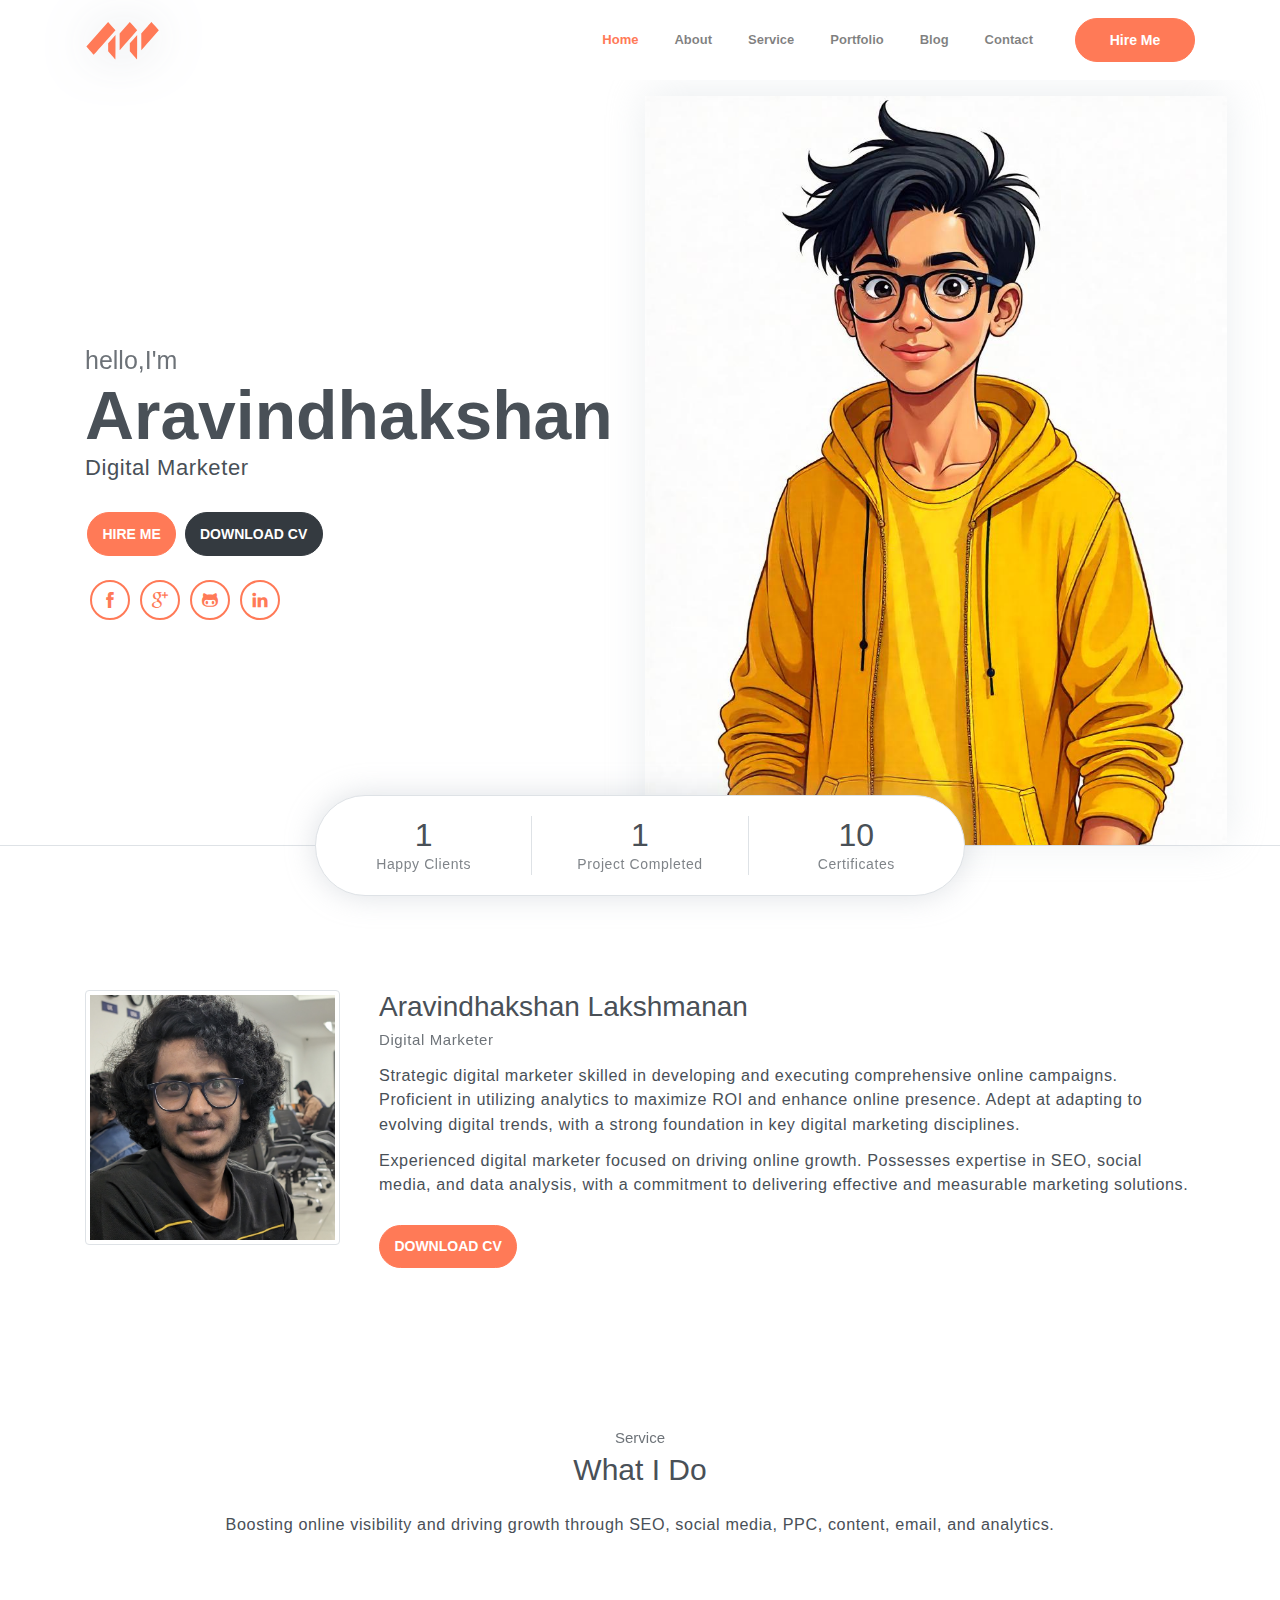
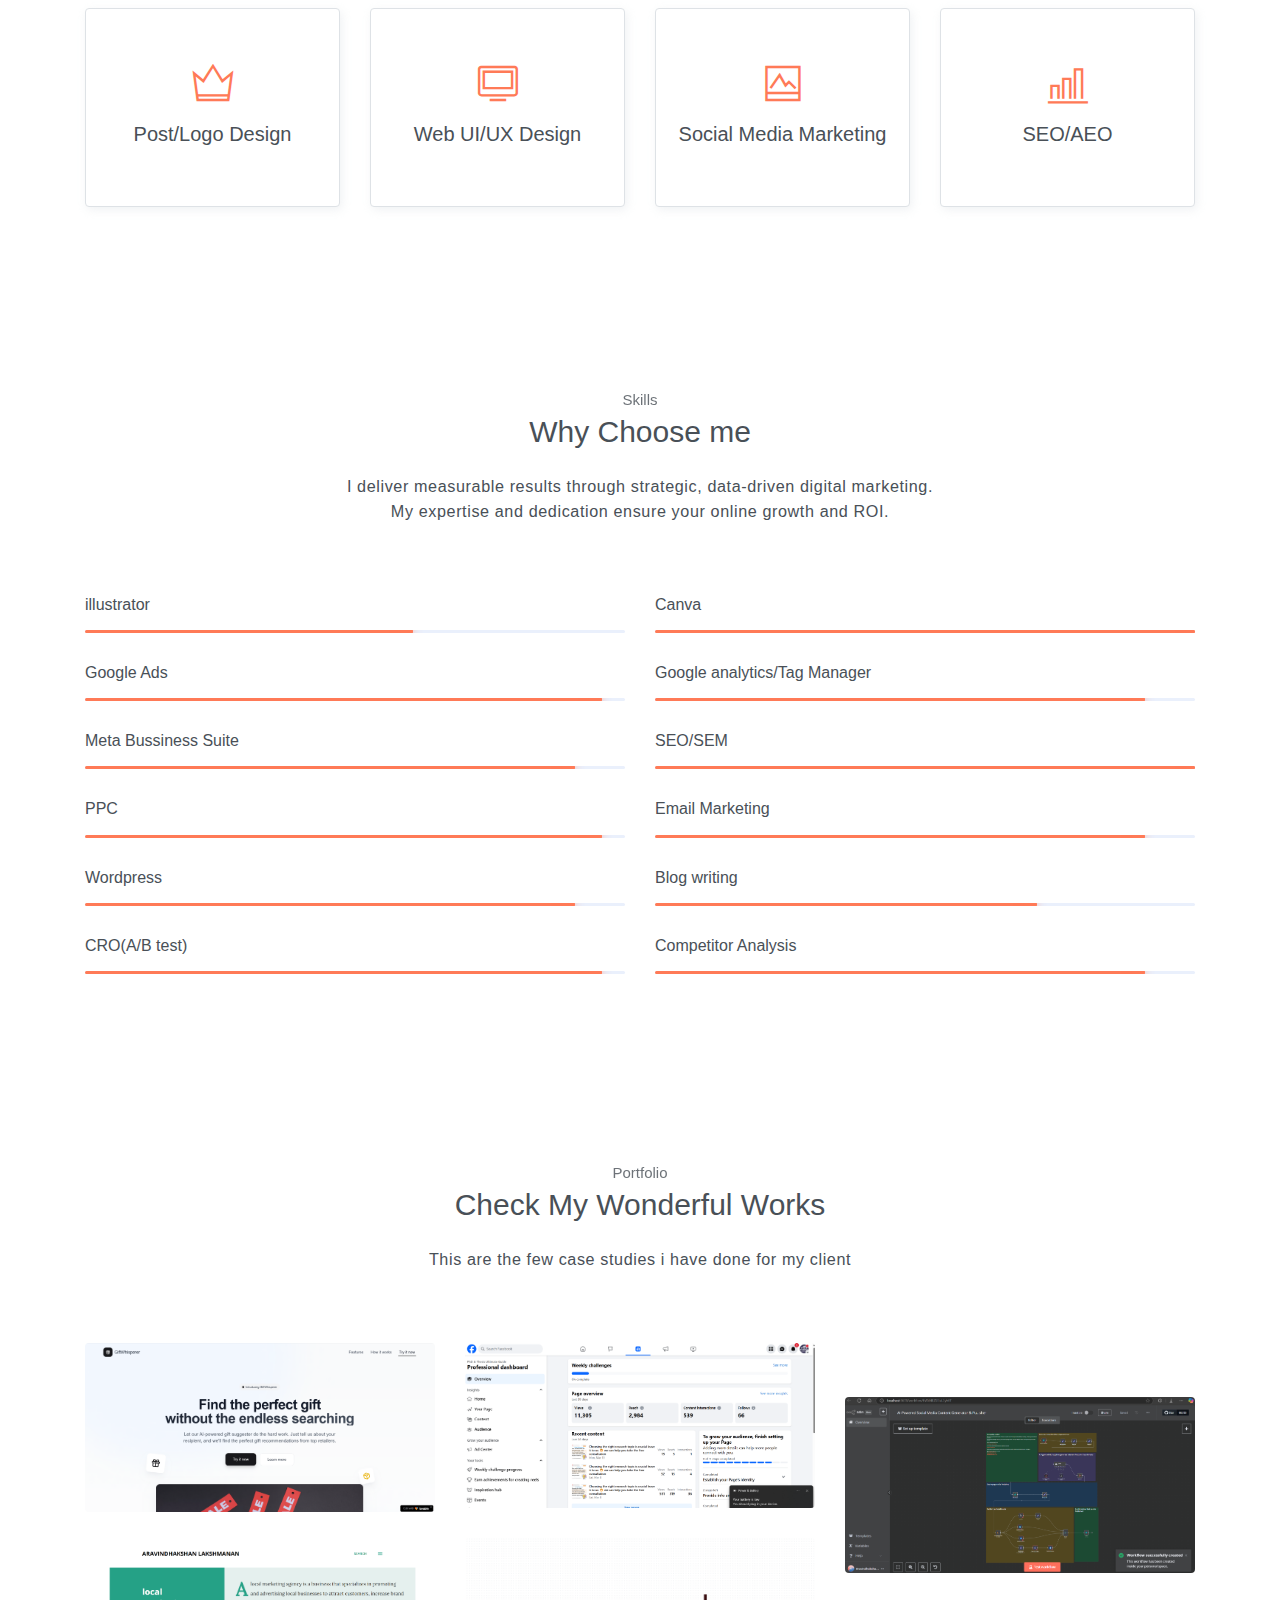
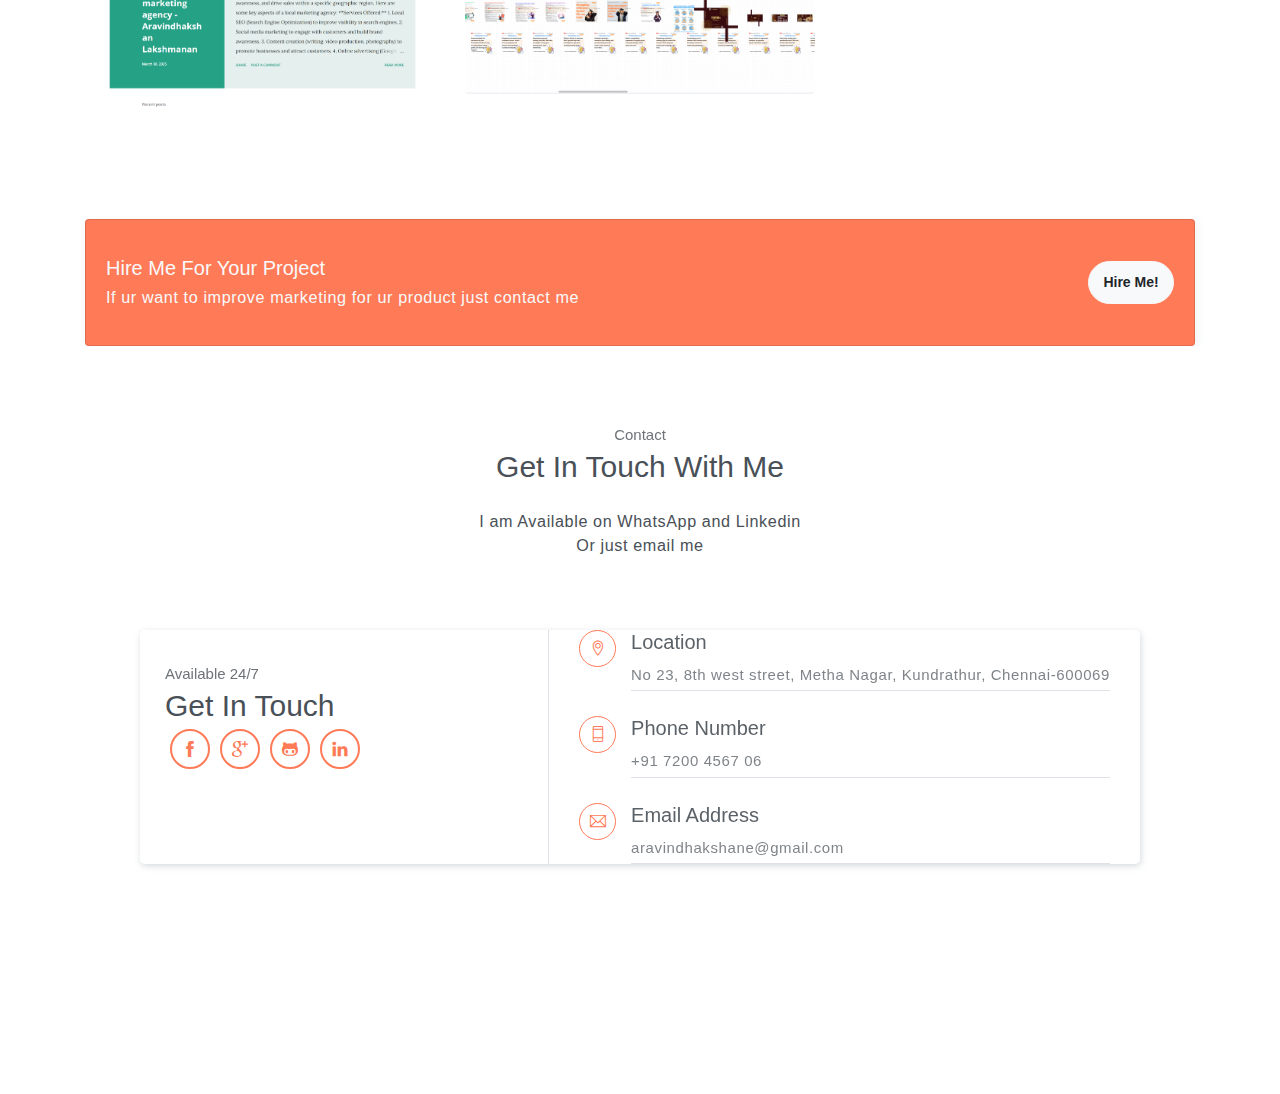
==== commit 89c87090: "completed profile" ====
--- a/index.html
+++ b/index.html
@@ -3,9 +3,10 @@
 <head>
 	<meta charset="utf-8">
     <meta name="viewport" content="width=device-width, initial-scale=1, shrink-to-fit=no">
-    <meta name="description" content="Start your development with Steller landing page.">
-    <meta name="author" content="Devcrud">
+    <meta name="description" content="aravindhakshan-digital-marketing">
+    <meta name="author" content="Aravindhakshan">
     <title>Aravindhakshan Lakshmanan | Digital Marketing in Chennai</title>
+    <link rel="icon" href="assets/imgs/logo.svg" type="image/png">
     <!-- font icons -->
     <link rel="stylesheet" href="assets/vendors/themify-icons/css/themify-icons.css">
     <!-- Bootstrap + Steller main styles -->
@@ -36,13 +37,13 @@
                         <a class="nav-link" href="#portfolio">Portfolio</a>
                     </li>
                     <li class="nav-item">
-                        <a class="nav-link" href="https://aravindhakshan-digital-marketing.blogspot.com/">Blog</a>
+                        <a class="nav-link" href="https://aravindhakshan-lakshmanan.blogspot.com/">Blog</a>
                     </li>
                     <li class="nav-item">
                         <a class="nav-link" href="#contact">Contact</a>
                     </li>
                     <li class="nav-item">
-                        <a class="- btn btn-primary rounded ml-4" href="https://wa.me/916379856706">Hire Me</a>
+                        <a class="- btn btn-primary rounded ml-4" href="https://wa.me/qr/N3VEWQUIGBOGF1">Hire Me</a>
                     </li>
                 </ul>
             </div>
@@ -59,13 +60,13 @@
                 <p>Digital Marketer</p>
 
                 <div class="buttons pt-3">
-                    <a href="https://wa.me/916379856706"><button class="btn btn-primary rounded">HIRE ME</button></a>
+                    <a href="https://wa.me/qr/N3VEWQUIGBOGF1"><button class="btn btn-primary rounded">HIRE ME</button></a>
                    <a href="https://drive.google.com/file/d/1ysbbP41pN443LRwHzfro_aFixWucEpgn/view?usp=sharing"> <button class="btn btn-dark rounded">DOWNLOAD CV</button></a>
                 </div>      
 
                 <div class="socials mt-4">
                     <a class="social-item" href="https://www.facebook.com/share/1FPXMqZo2b/"><i class="ti-facebook"></i></a>
-                    <a class="social-item" href="https://aravindhakshan-digital-marketing.blogspot.com/"><i class="ti-google"></i></a>
+                    <a class="social-item" href="https://aravindhakshan-lakshmanan.blogspot.com/"><i class="ti-google"></i></a>
                     <a class="social-item" href="https://github.com/aravindhakshanel"><i class="ti-github"></i></a>
                     <a class="social-item" href="https://www.linkedin.com/in/aravindhakshan-lakshmanan-03091534b/"><i class="ti-linkedin"></i></a>
                 </div>
@@ -256,64 +257,64 @@
             <div class="row">
                 <div class="col-sm-4">
                     <div class="img-wrapper">
-                        <img src="assets/imgs/folio-1.jpg" alt="">
-                        <div class="overlay">
-                            <div class="overlay-infos">
-                                <h5>Project Title</h5>
-                                <a href="javascript:void(0)"><i class="ti-zoom-in"></i></a>
-                                <a href="javascript:void(0)"><i class="ti-link"></i></a>
+                        <img src="assets/imgs/wish.png" alt="">
+                        <div class="overlay">
+                            <div class="overlay-infos">
+                                <h5>wishwhisperer-app</h5>
+                                <a href="https://wishwhisperer-app.lovable.app/"><i class="ti-zoom-in"></i></a>
+                                <a href="https://wishwhisperer-app.lovable.app/"><i class="ti-link"></i></a>
                             </div>  
                         </div>
                     </div>
                     <div class="img-wrapper">
-                        <img src="assets/imgs/folio-2.jpg" alt="">
-                        <div class="overlay">
-                            <div class="overlay-infos">
-                                <h5>Project Title</h5>
-                                <a href="javascript:void(0)"><i class="ti-zoom-in"></i></a>
-                                <a href="javascript:void(0)"><i class="ti-link"></i></a>
+                        <img src="assets/imgs/blog.png" alt="">
+                        <div class="overlay">
+                            <div class="overlay-infos">
+                                <h5>My Blog</h5>
+                                <a href="https://aravindhakshan-lakshmanan.blogspot.com/"><i class="ti-zoom-in"></i></a>
+                                <a href="https://aravindhakshan-lakshmanan.blogspot.com/"><i class="ti-link"></i></a>
                             </div>                              
                         </div>
                     </div>                  
                 </div>
                 <div class="col-sm-4">
                     <div class="img-wrapper">
-                        <img src="assets/imgs/folio-3.jpg" alt="">
-                        <div class="overlay">
-                            <div class="overlay-infos">
-                                <h5>Project Title</h5>
-                                <a href="javascript:void(0)"><i class="ti-zoom-in"></i></a>
-                                <a href="javascript:void(0)"><i class="ti-link"></i></a>
+                        <img src="assets/imgs/Facebook.png" alt="">
+                        <div class="overlay">
+                            <div class="overlay-infos">
+                                <h5>Facebook Page</h5>
+                                <a href="https://www.facebook.com/share/1BBSByfLHy/"><i class="ti-zoom-in"></i></a>
+                                <a href="https://www.facebook.com/share/1BBSByfLHy/"><i class="ti-link"></i></a>
                             </div>  
                         </div>
                     </div>
                     <div class="img-wrapper">
-                        <img src="assets/imgs/folio-4.jpg" alt="">
-                        <div class="overlay">
-                            <div class="overlay-infos">
-                                <h5>Project Title</h5>
-                                <a href="javascript:void(0)"><i class="ti-zoom-in"></i></a>
-                                <a href="javascript:void(0)"><i class="ti-link"></i></a>
+                        <img src="assets/imgs/canva.png" alt="">
+                        <div class="overlay">
+                            <div class="overlay-infos">
+                                <h5>canva design</h5>
+                                <a href="https://www.canva.com/design/DAGhZ24XjFo/lNAeBCwDcUkF-fHODTwTNA/edit?utm_content=DAGhZ24XjFo&utm_campaign=designshare&utm_medium=link2&utm_source=sharebutton"><i class="ti-zoom-in"></i></a>
+                                <a href="https://www.canva.com/design/DAGhZ24XjFo/lNAeBCwDcUkF-fHODTwTNA/edit?utm_content=DAGhZ24XjFo&utm_campaign=designshare&utm_medium=link2&utm_source=sharebutton"><i class="ti-link"></i></a>
                             </div>                              
                         </div>
                     </div>                  
                 </div>
                 <div class="col-sm-4">
                     <div class="img-wrapper">
-                        <img src="assets/imgs/folio-5.jpg" alt="">
-                        <div class="overlay">
-                            <div class="overlay-infos">
-                                <h5>Project Title</h5>
-                                <a href="javascript:void(0)"><i class="ti-zoom-in"></i></a>
-                                <a href="javascript:void(0)"><i class="ti-link"></i></a>
+                        <img src="assets/imgs/AEO Guide" alt="">
+                        <div class="overlay">
+                            <div class="overlay-infos">
+                                <h5>Ask Engine Optimization</h5>
+                                <a href="https://aravindhakshanel.github.io/AEO/"><i class="ti-zoom-in"></i></a>
+                                <a href="https://aravindhakshanel.github.io/AEO/"><i class="ti-link"></i></a>
                             </div>  
                         </div>
                     </div>
                     <div class="img-wrapper">
-                        <img src="assets/imgs/folio-6.jpg" alt="">
-                        <div class="overlay">
-                            <div class="overlay-infos">
-                                <h5>Project Title</h5>
+                        <img src="assets/imgs/n8n.png" alt="">
+                        <div class="overlay">
+                            <div class="overlay-infos">
+                                <h5>AI agent for Digital Marketing</h5>
                                 <a href="javascript:void(0)"><i class="ti-zoom-in"></i></a>
                                 <a href="javascript:void(0)"><i class="ti-link"></i></a>
                             </div>                              
@@ -341,7 +342,7 @@
                             <p class="mb-3">If ur want to improve marketing for ur product just contact me</p>
                         </div>
                         <div class="col-sm-3 text-center text-sm-right">
-                            <a href="https://wa.me/916379856706" class="btn btn-light rounded">Hire Me!</a>
+                            <a href="https://wa.me/qr/N3VEWQUIGBOGF1" class="btn btn-light rounded">Hire Me!</a> 
                         </div>
                     </div>
                 </div> 
@@ -363,7 +364,7 @@
                     <h6 class="section-title">Get In Touch</h6>
                     <div class="socials">
                         <a class="social-item" href="https://www.facebook.com/share/1FPXMqZo2b/"><i class="ti-facebook"></i></a>
-                        <a class="social-item" href="https://aravindhakshan-digital-marketing.blogspot.com/"><i class="ti-google"></i></a>
+                        <a class="social-item" href="https://aravindhakshan-lakshmanan.blogspot.com/"><i class="ti-google"></i></a>
                         <a class="social-item" href="https://github.com/aravindhakshanel"><i class="ti-github"></i></a>
                         <a class="social-item" href="https://www.linkedin.com/in/aravindhakshan-lakshmanan-03091534b/"><i class="ti-linkedin"></i></a>
                     </div>
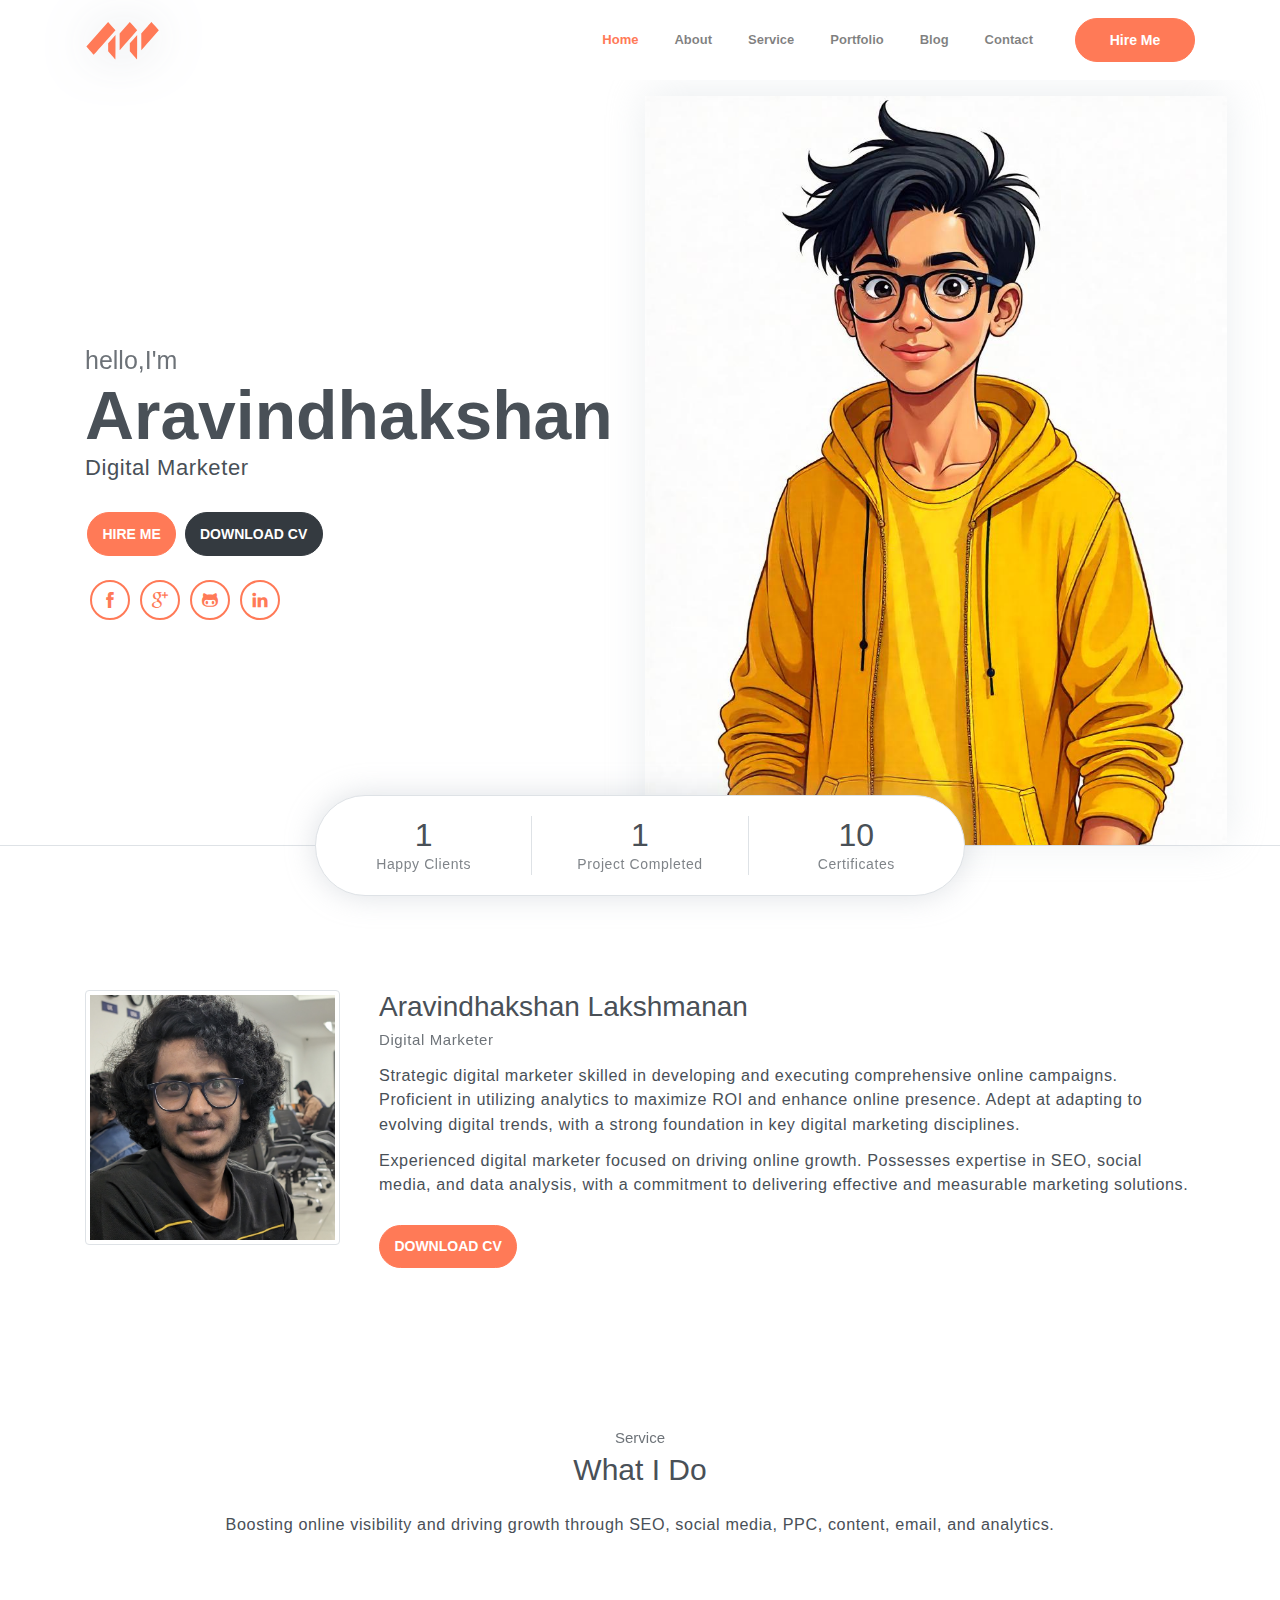
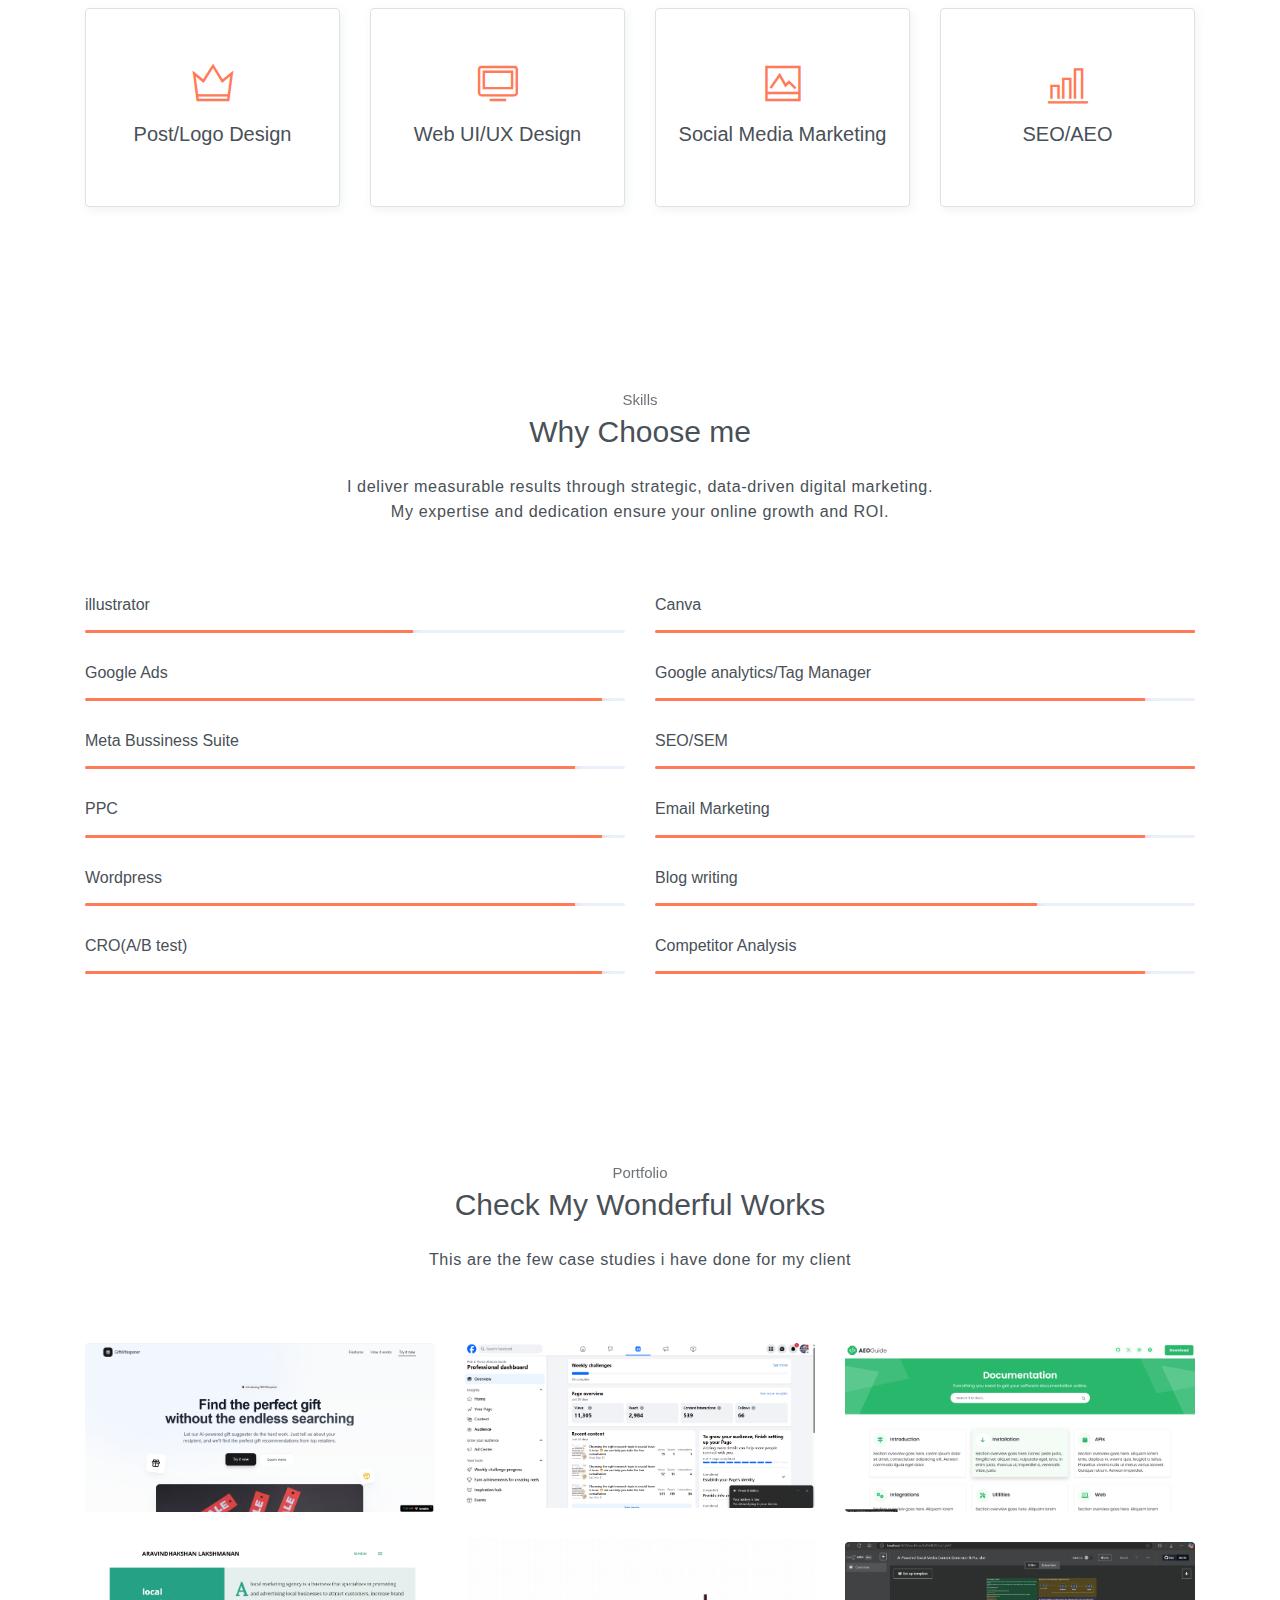
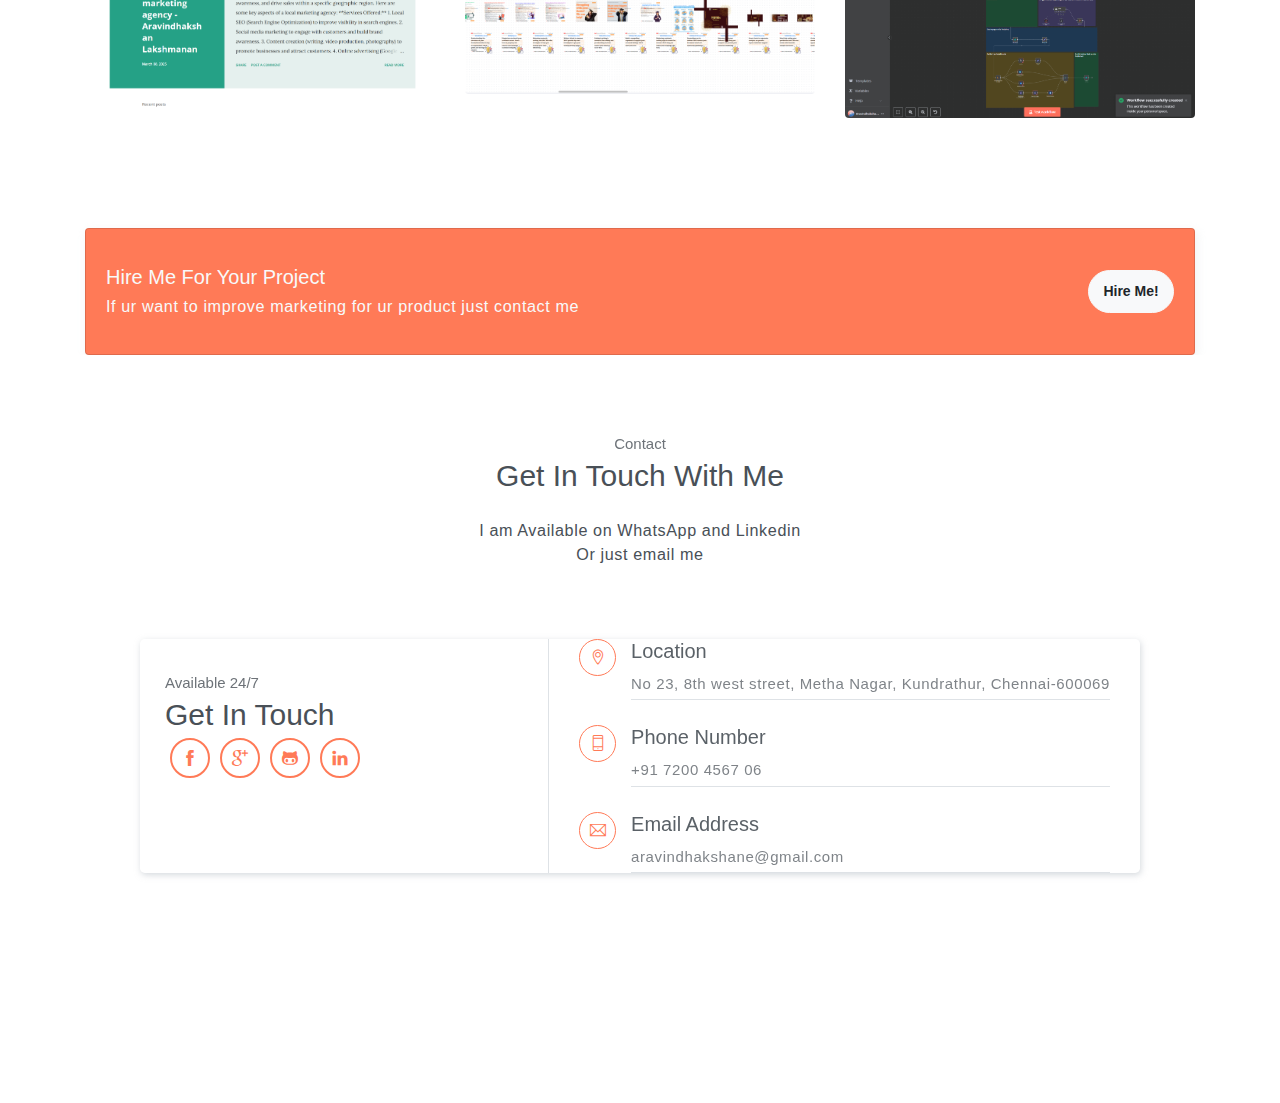
==== commit 2f052bf6: "fixed image not showing bug" ====
--- a/index.html
+++ b/index.html
@@ -301,7 +301,7 @@
                 </div>
                 <div class="col-sm-4">
                     <div class="img-wrapper">
-                        <img src="assets/imgs/AEO Guide" alt="">
+                        <img src="assets/imgs/aeo.png" alt="">
                         <div class="overlay">
                             <div class="overlay-infos">
                                 <h5>Ask Engine Optimization</h5>
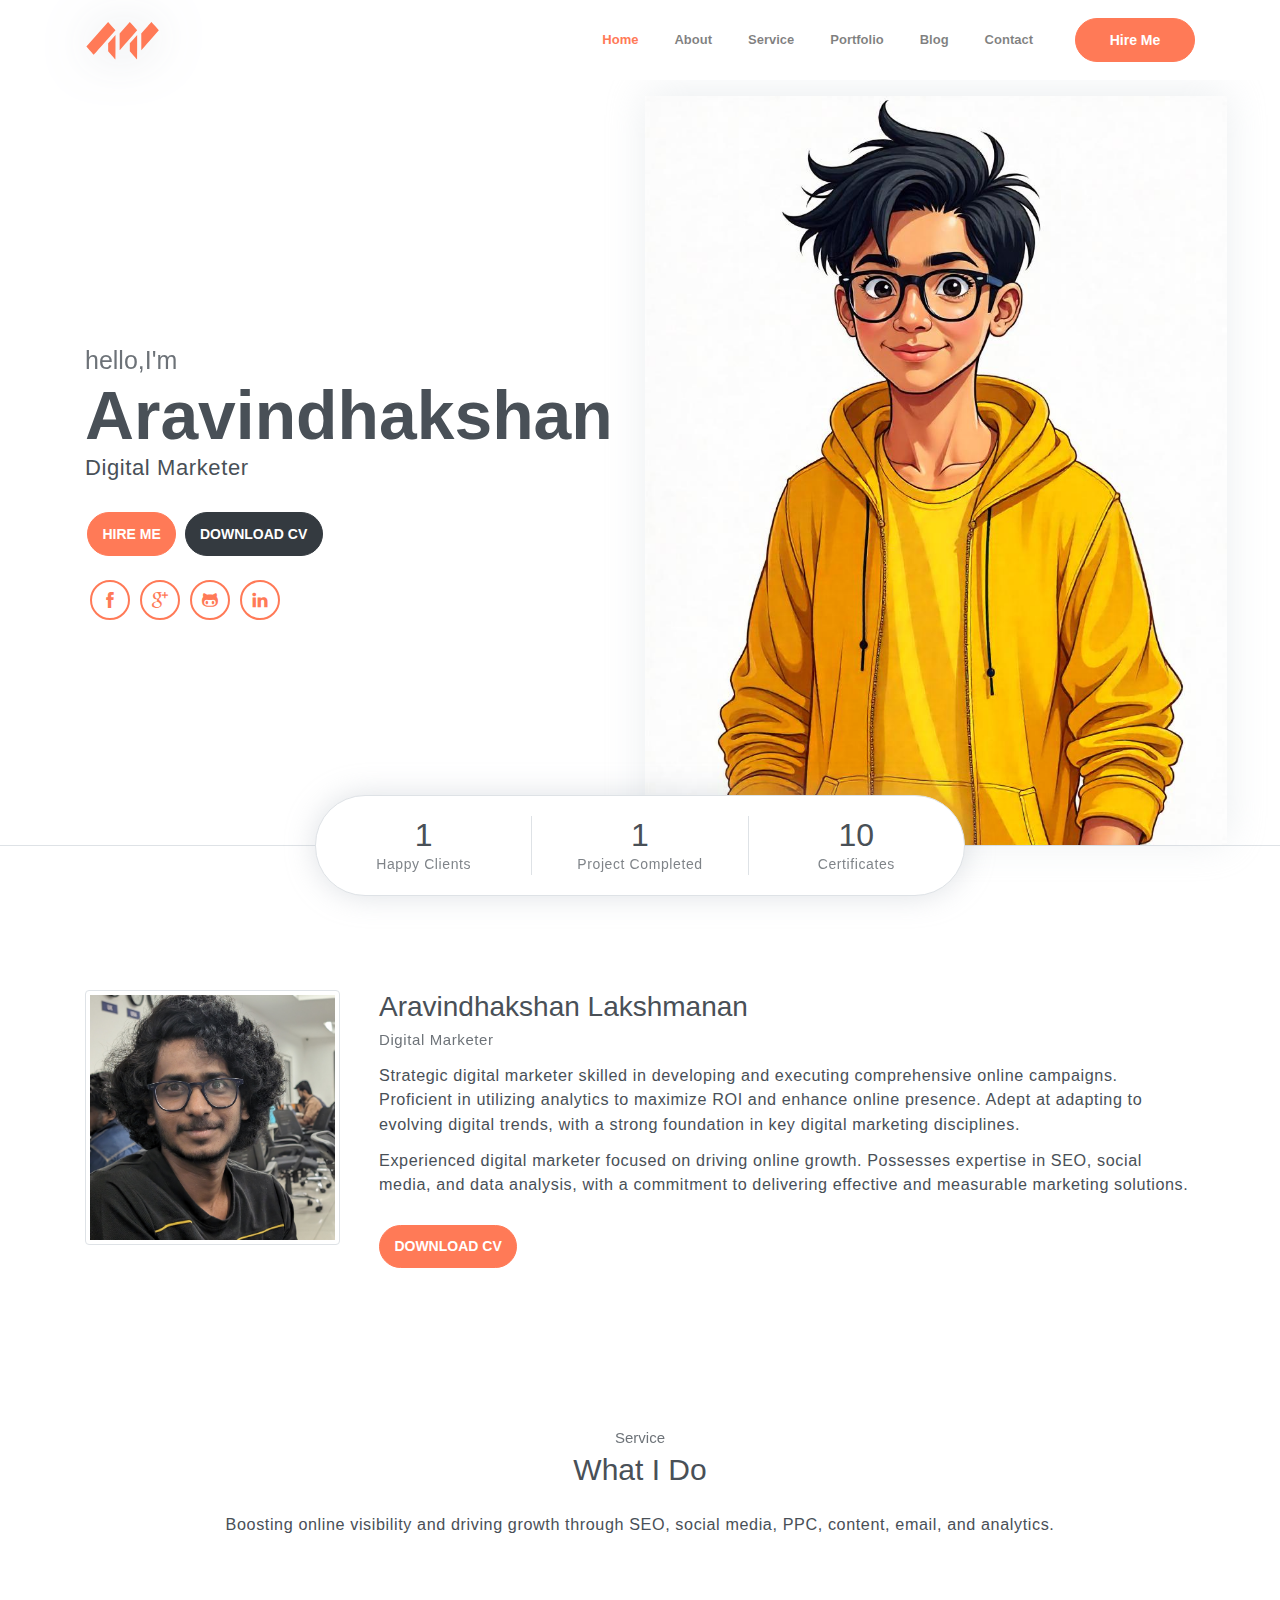
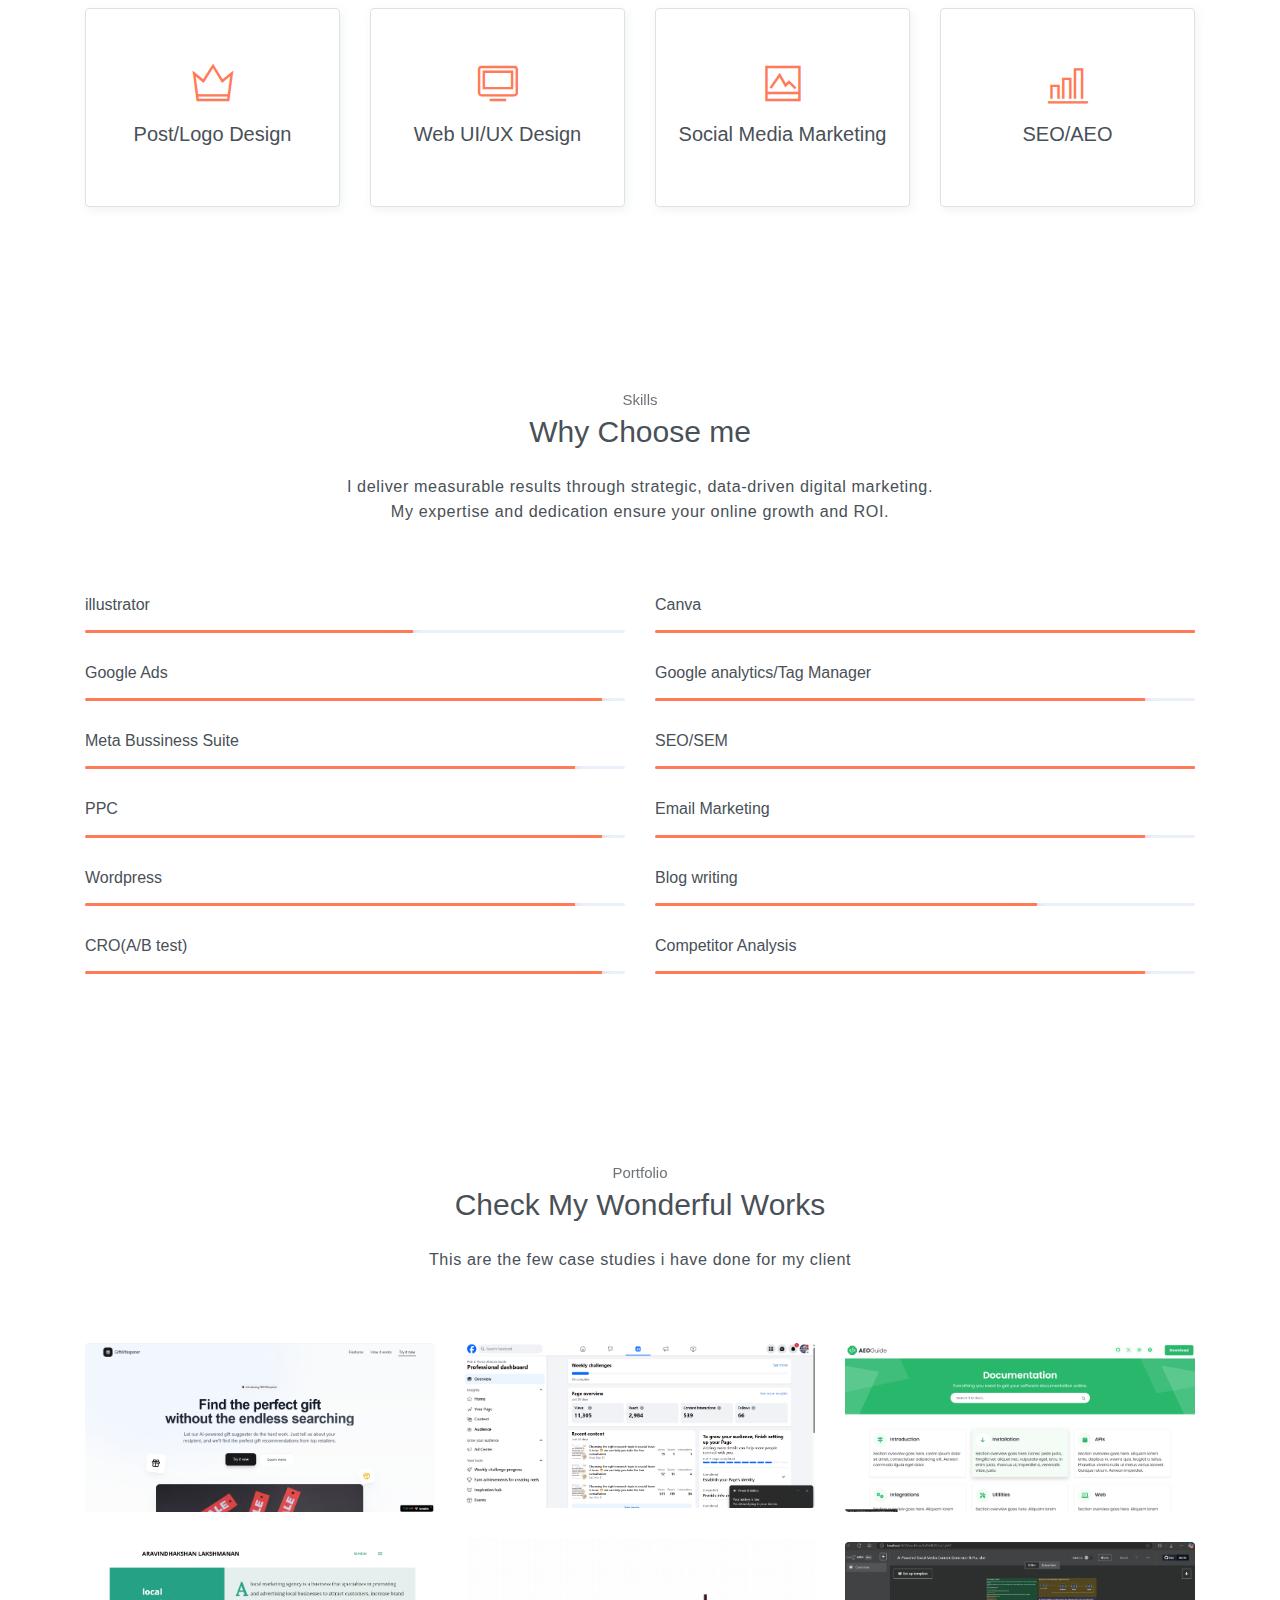
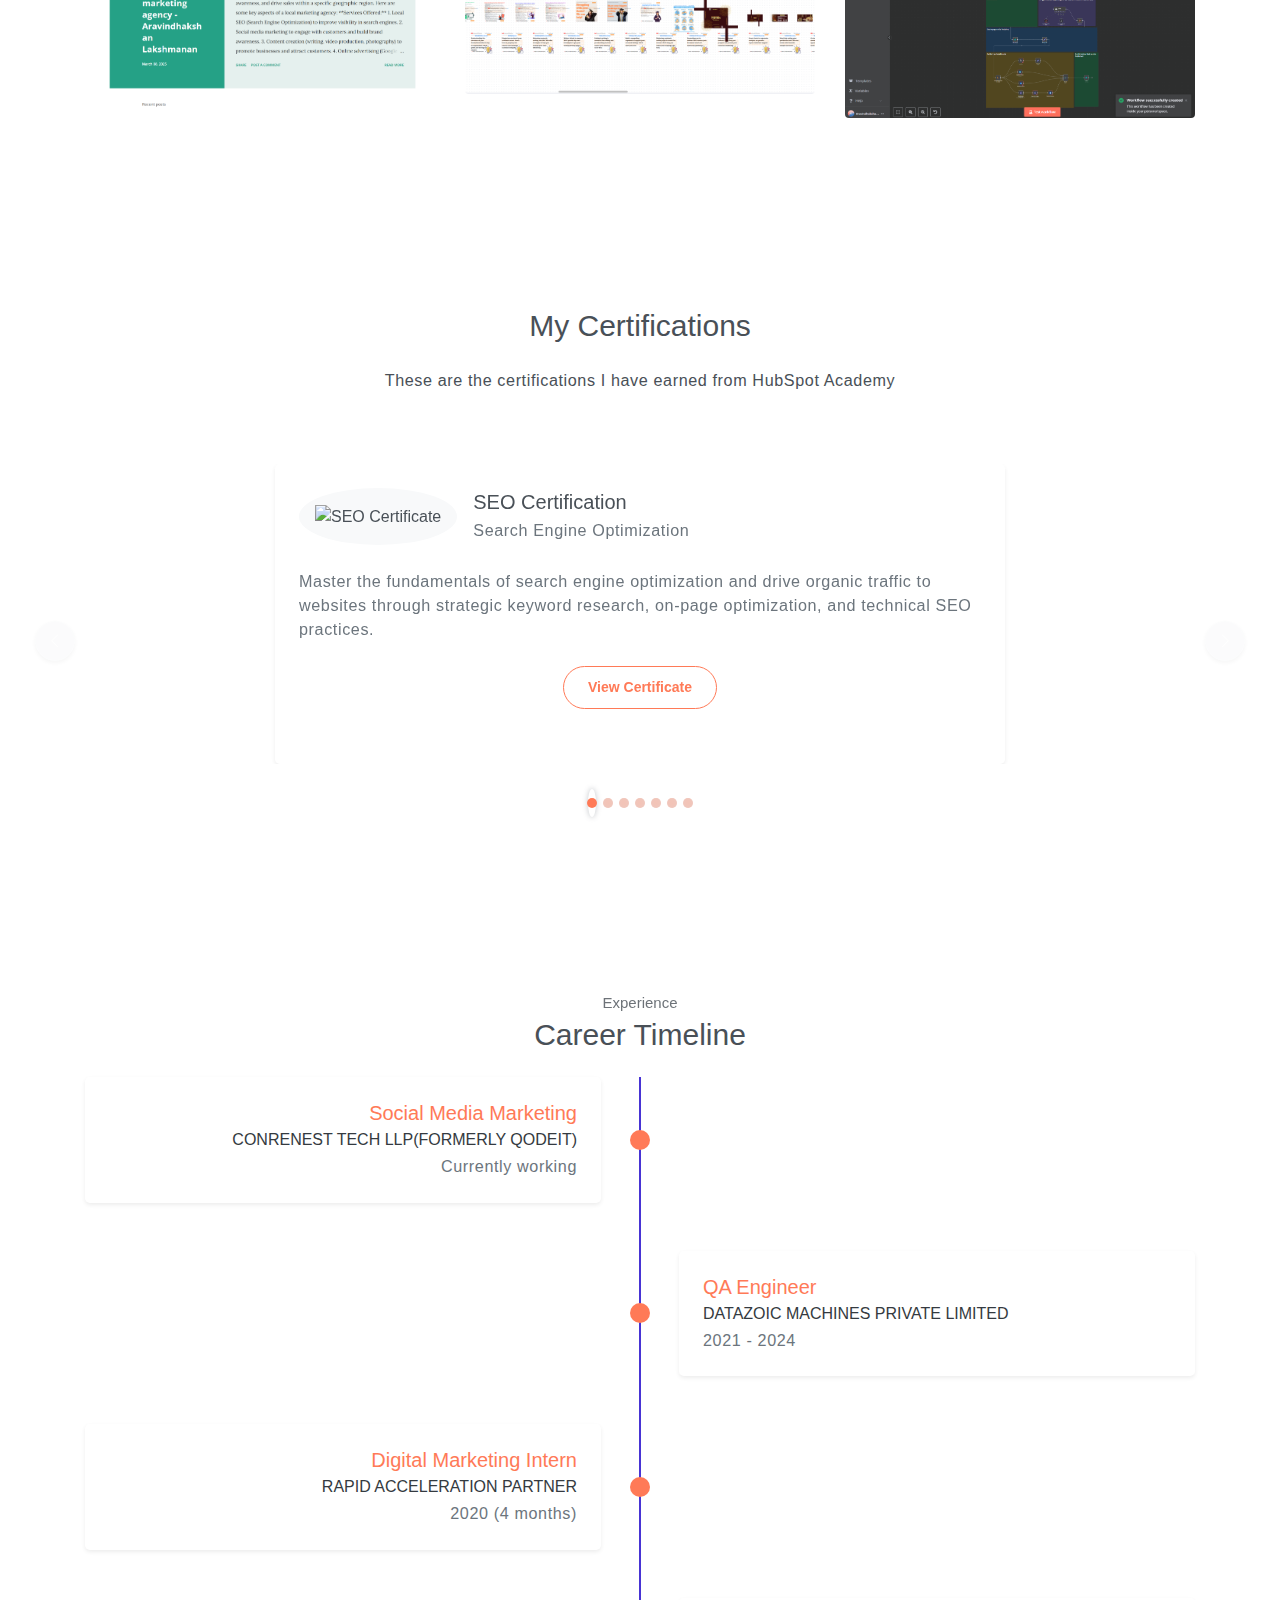
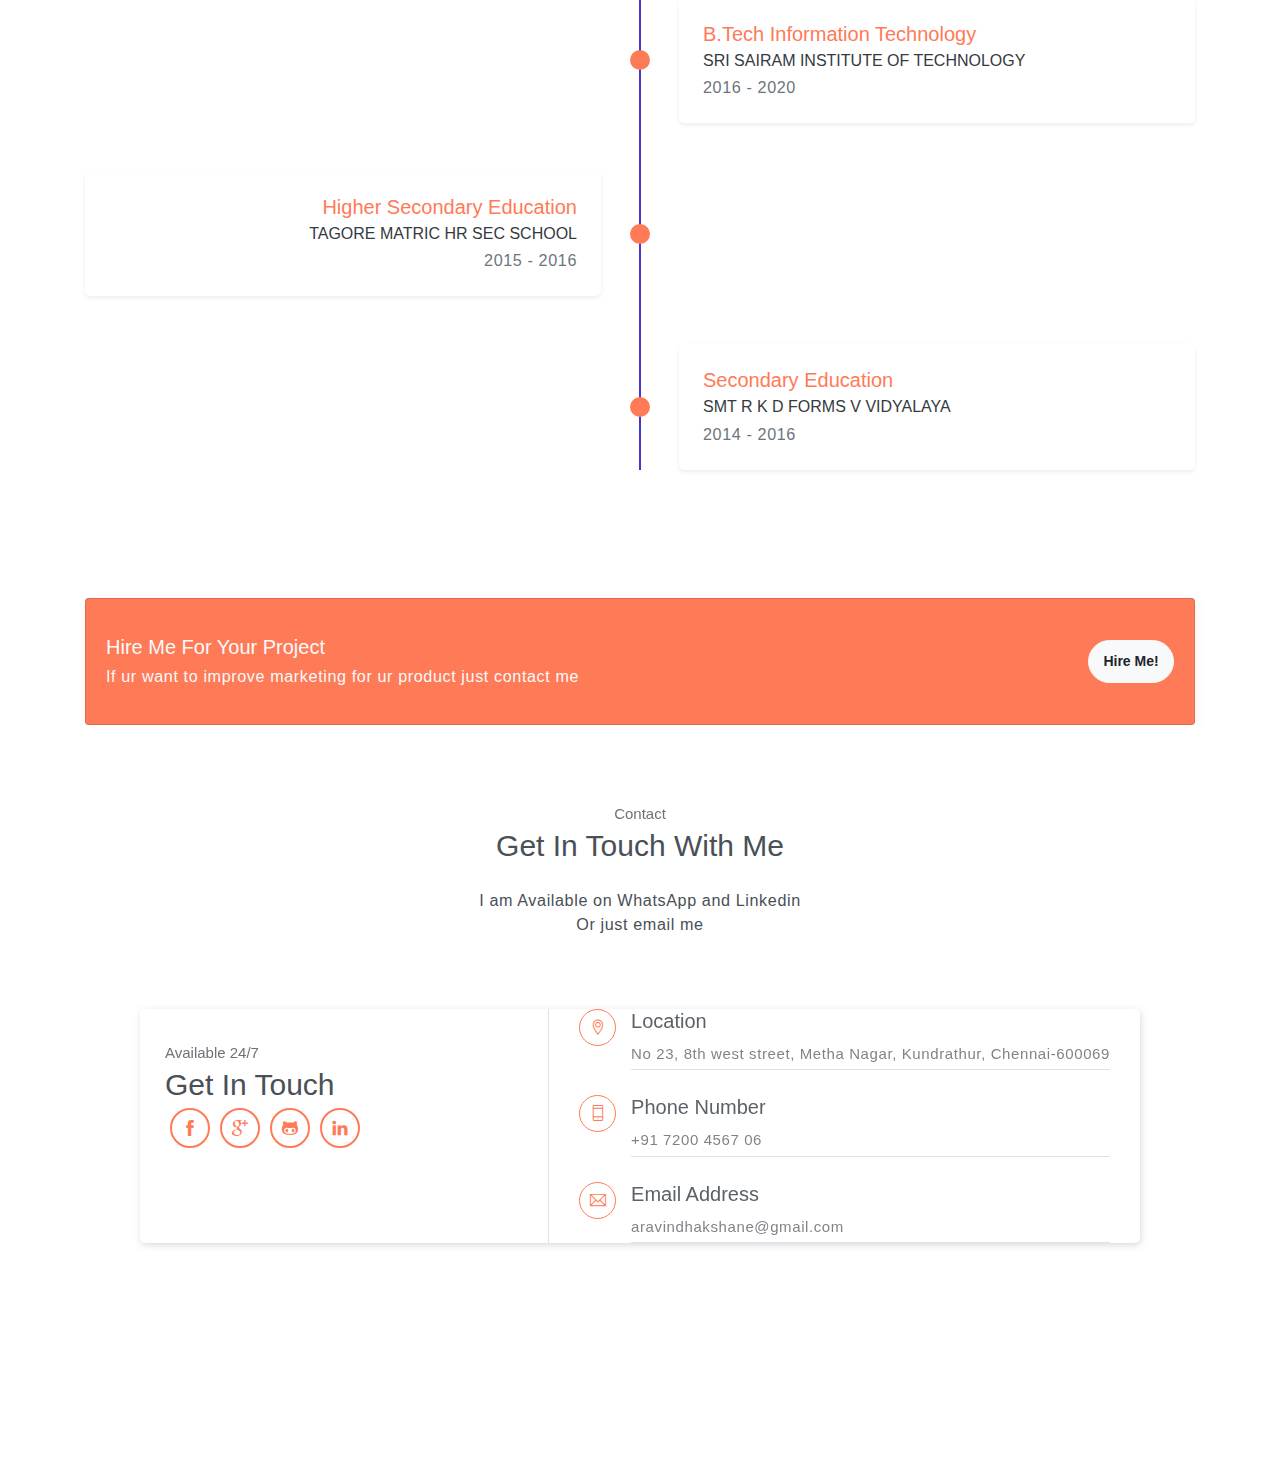
==== commit 80615079: "Added career timeline and improved certificate section" ====
--- a/index.html
+++ b/index.html
@@ -327,9 +327,264 @@
     </section>
     <!-- End of portfolio section -->
 
-    
-
-    <!-- Blog Section -->
+<!-- Certificate section -->
+<section id="certificate" class="section">
+    <div class="container text-center">
+        <h6 class="section-title mb-4">My Certifications</h6>
+        <p class="mb-5 pb-4">These are the certifications I have earned from HubSpot Academy</p>
+
+        <div id="certificateCarousel" class="carousel slide" data-ride="carousel">
+            <div class="carousel-inner">
+                <div class="carousel-item active">
+                    <div class="row justify-content-center">
+                        <div class="col-md-8">
+                            <div class="certificate-card bg-white p-4 rounded-lg shadow-sm" style="min-height: 300px;">
+                                <div class="d-flex align-items-center mb-4">
+                                    <div class="certificate-icon bg-light rounded-circle p-3 mr-3">
+                                        <img src='https://hubspot-credentials-na1.s3.amazonaws.com/prod/badges/user/1955767cb43b4e899cae6cbfcdc041d7.png' alt="SEO Certificate" class="img-fluid" style="width: 60px;"/>
+                                    </div>
+                                    <div class="text-left">
+                                        <h5 class="mb-1">SEO Certification</h5>
+                                        <p class="text-muted mb-0">Search Engine Optimization</p>
+                                    </div>
+                                </div>
+                                <p class="text-left text-muted mb-4">Master the fundamentals of search engine optimization and drive organic traffic to websites through strategic keyword research, on-page optimization, and technical SEO practices.</p>
+                                <a href='https://app-na2.hubspot.com/academy/achievements/lmz0d14f/en/1/aravindhakshan-e-l/seo' class="btn btn-outline-primary rounded-pill px-4">View Certificate</a>
+                            </div>
+                        </div>
+                    </div>
+                </div>
+                <div class="carousel-item">
+                    <div class="row justify-content-center">
+                        <div class="col-md-8">
+                            <div class="certificate-card bg-white p-4 rounded-lg shadow-sm" style="min-height: 300px;">
+                                <div class="d-flex align-items-center mb-4">
+                                    <div class="certificate-icon bg-light rounded-circle p-3 mr-3">
+                                        <img src='https://hubspot-credentials-na1.s3.amazonaws.com/prod/badges/user/0c7c3fa57c4d43b4b452e218a526a2ff.png' alt="SEO II Certificate" class="img-fluid" style="width: 60px;"/>
+                                    </div>
+                                    <div class="text-left">
+                                        <h5 class="mb-1">SEO II Certification</h5>
+                                        <p class="text-muted mb-0">Advanced Search Engine Optimization</p>
+                                    </div>
+                                </div>
+                                <p class="text-left text-muted mb-4">Advanced SEO strategies including technical optimization, content strategy, and search authority building to improve website rankings and visibility.</p>
+                                <a href='https://app-na2.hubspot.com/academy/achievements/7g4ydc8v/en/1/aravindhakshan-e-l/seo-ii' class="btn btn-outline-primary rounded-pill px-4">View Certificate</a>
+                            </div>
+                        </div>
+                    </div>
+                </div>
+                <div class="carousel-item">
+                    <div class="row justify-content-center">
+                        <div class="col-md-8">
+                            <div class="certificate-card bg-white p-4 rounded-lg shadow-sm" style="min-height: 300px;">
+                                <div class="d-flex align-items-center mb-4">
+                                    <div class="certificate-icon bg-light rounded-circle p-3 mr-3">
+                                        <img src='https://hubspot-credentials-na1.s3.amazonaws.com/prod/badges/user/a06a392e531c4f34ba33c060384e7a48.png' alt="Digital Marketing Certificate" class="img-fluid" style="width: 60px;"/>
+                                    </div>
+                                    <div class="text-left">
+                                        <h5 class="mb-1">Digital Marketing Certification</h5>
+                                        <p class="text-muted mb-0">Digital Marketing</p>
+                                    </div>
+                                </div>
+                                <p class="text-left text-muted mb-4">Master the fundamentals of digital marketing and drive growth through strategic planning, content creation, and analytics.</p>
+                                <a href='https://app-na2.hubspot.com/academy/achievements/tz2qsh0s/en/1/aravindhakshan-e-l/digital-marketing' class="btn btn-outline-primary rounded-pill px-4">View Certificate</a>
+                            </div>
+                        </div>
+                    </div>
+                </div>
+                <div class="carousel-item">
+                    <div class="row justify-content-center">
+                        <div class="col-md-8">
+                            <div class="certificate-card bg-white p-4 rounded-lg shadow-sm" style="min-height: 300px;">
+                                <div class="d-flex align-items-center mb-4">
+                                    <div class="certificate-icon bg-light rounded-circle p-3 mr-3">
+                                        <img src='https://hubspot-credentials-na1.s3.amazonaws.com/prod/badges/user/10360323b01d4ed58573e7cbe56ac2b6.png' alt="Content Marketing Certificate" class="img-fluid" style="width: 60px;"/>
+                                    </div>
+                                    <div class="text-left">
+                                        <h5 class="mb-1">Content Marketing Certification</h5>
+                                        <p class="text-muted mb-0">Content Marketing</p>
+                                    </div>
+                                </div>
+                                <p class="text-left text-muted mb-4">Master the fundamentals of content marketing and drive growth through strategic content creation and distribution.</p>
+                                <a href='https://app-na2.hubspot.com/academy/achievements/34tjfm77/en/1/aravindhakshan-e-l/content-marketing' class="btn btn-outline-primary rounded-pill px-4">View Certificate</a>
+                            </div>
+                        </div>
+                    </div>
+                </div>
+                <div class="carousel-item">
+                    <div class="row justify-content-center">
+                        <div class="col-md-8">
+                            <div class="certificate-card bg-white p-4 rounded-lg shadow-sm" style="min-height: 300px;">
+                                <div class="d-flex align-items-center mb-4">
+                                    <div class="certificate-icon bg-light rounded-circle p-3 mr-3">
+                                        <img src='https://hubspot-credentials-na1.s3.amazonaws.com/prod/badges/user/b1edb980e6264266934d76a788f08858.png' alt="Inbound Marketing Certificate" class="img-fluid" style="width: 60px;"/>
+                                    </div>
+                                    <div class="text-left">
+                                        <h5 class="mb-1">Inbound Marketing Certification</h5>
+                                        <p class="text-muted mb-0">Inbound Marketing</p>
+                                    </div>
+                                </div>
+                                <p class="text-left text-muted mb-4">Master the fundamentals of inbound marketing and drive growth through content, community, and customer engagement.</p>
+                                <a href='https://app-na2.hubspot.com/academy/achievements/s0yz62vg/en/1/aravindhakshan-e-l/inbound-marketing' class="btn btn-outline-primary rounded-pill px-4">View Certificate</a>
+                            </div>
+                        </div>
+                    </div>
+                </div>
+                <div class="carousel-item">
+                    <div class="row justify-content-center">
+                        <div class="col-md-8">
+                            <div class="certificate-card bg-white p-4 rounded-lg shadow-sm" style="min-height: 300px;">
+                                <div class="d-flex align-items-center mb-4">
+                                    <div class="certificate-icon bg-light rounded-circle p-3 mr-3">
+                                        <img src='https://hubspot-credentials-na1.s3.amazonaws.com/prod/badges/user/073c2025aa3349eda994e0b712a393ce.png' alt="Social Media Marketing Certificate" class="img-fluid" style="width: 60px;"/>
+                                    </div>
+                                    <div class="text-left">
+                                        <h5 class="mb-1">Social Media Marketing Certification</h5>
+                                        <p class="text-muted mb-0">Social Media Marketing</p>
+                                    </div>
+                                </div>
+                                <p class="text-left text-muted mb-4">Master the fundamentals of social media marketing and drive growth through content creation, community engagement, and analytics.</p>
+                                <a href='https://app-na2.hubspot.com/academy/achievements/2rl3kqnv/en/1/aravindhakshan-e-l/social-media-marketing' class="btn btn-outline-primary rounded-pill px-4">View Certificate</a>
+                            </div>
+                        </div>
+                    </div>
+                </div>
+                <div class="carousel-item">
+                    <div class="row justify-content-center">
+                        <div class="col-md-8">
+                            <div class="certificate-card bg-white p-4 rounded-lg shadow-sm" style="min-height: 300px;">
+                                <div class="d-flex align-items-center mb-4">
+                                    <div class="certificate-icon bg-light rounded-circle p-3 mr-3">
+                                        <img src='https://hubspot-credentials-na1.s3.amazonaws.com/prod/badges/user/1a2f2f6c02e8437486bd0c597bf41ec6.png' alt="Social Media Marketing Certification II" class="img-fluid" style="width: 60px;"/>
+                                    </div>
+                                    <div class="text-left">
+                                        <h5 class="mb-1">Social Media Marketing Certification II</h5>
+                                        <p class="text-muted mb-0">Advanced Social Media Marketing</p>
+                                    </div>
+                                </div>
+                                <p class="text-left text-muted mb-4">Advanced social media marketing strategies including content creation, community engagement, and analytics to drive growth.</p>
+                                <a href='https://app-na2.hubspot.com/academy/achievements/s1dy8543/en/1/aravindhakshan-e-l/social-media-marketing-certification-ii' class="btn btn-outline-primary rounded-pill px-4">View Certificate</a>
+                            </div>
+                        </div>
+                    </div>
+                </div>
+            </div>
+            <div class="carousel-controls mt-4">
+                <button class="carousel-control-prev btn btn-light rounded-circle shadow-sm" type="button" data-target="#certificateCarousel" data-slide="prev" style="width: 40px; height: 40px; position: absolute; left: -50px; top: 50%; transform: translateY(-50%);">
+                    <i class="ti-angle-left"></i>
+                </button>
+                <button class="carousel-control-next btn btn-light rounded-circle shadow-sm" type="button" data-target="#certificateCarousel" data-slide="next" style="width: 40px; height: 40px; position: absolute; right: -50px; top: 50%; transform: translateY(-50%);">
+                    <i class="ti-angle-right"></i>
+                </button>
+            </div>
+            <ol class="carousel-indicators position-relative mt-4" style="bottom: auto;">
+                <li data-target="#certificateCarousel" data-slide-to="0" class="bg-primary active"></li>
+                <li data-target="#certificateCarousel" data-slide-to="1" class="bg-primary"></li>
+                <li data-target="#certificateCarousel" data-slide-to="2" class="bg-primary"></li>
+                <li data-target="#certificateCarousel" data-slide-to="3" class="bg-primary"></li>
+                <li data-target="#certificateCarousel" data-slide-to="4" class="bg-primary"></li>
+                <li data-target="#certificateCarousel" data-slide-to="5" class="bg-primary"></li>
+                <li data-target="#certificateCarousel" data-slide-to="6" class="bg-primary"></li>
+            </ol>
+        </div>
+    </div>
+</section>
+
+<!-- Career Timeline Section -->
+<section id="career" class="section">
+    <div class="container">
+        <h6 class="subtitle text-center">Experience</h6>
+        <h6 class="section-title mb-4 text-center">Career Timeline</h6>
+        <div class="timeline position-relative">
+            <!-- Vertical Line -->
+            <div class="timeline-line" style="position: absolute; left: 50%; width: 2px; height: 100%; background-color: #4834d4; transform: translateX(-50%);"></div>
+            
+            <!-- Current Job -->
+            <div class="row mb-5">
+                <div class="col-md-6 text-md-right">
+                    <div class="timeline-card bg-white p-4 rounded-lg shadow-sm mr-md-4">
+                        <h5 class="text-primary">Social Media Marketing</h5>
+                        <h6 class="text-dark">CONRENEST TECH LLP(FORMERLY QODEIT)</h6>
+                        <p class="text-muted mb-0">Currently working</p>
+                    </div>
+                </div>
+                <div class="col-md-6 position-relative">
+                    <div class="timeline-point bg-primary rounded-circle" style="width: 20px; height: 20px; position: absolute; left: -10px; top: 50%; transform: translateY(-50%);"></div>
+                </div>
+            </div>
+
+            <!-- QA Engineer -->
+            <div class="row mb-5">
+                <div class="col-md-6 position-relative">
+                    <div class="timeline-point bg-primary rounded-circle" style="width: 20px; height: 20px; position: absolute; right: -10px; top: 50%; transform: translateY(-50%);"></div>
+                </div>
+                <div class="col-md-6">
+                    <div class="timeline-card bg-white p-4 rounded-lg shadow-sm ml-md-4">
+                        <h5 class="text-primary">QA Engineer</h5>
+                        <h6 class="text-dark">DATAZOIC MACHINES PRIVATE LIMITED</h6>
+                        <p class="text-muted mb-0">2021 - 2024</p>
+                    </div>
+                </div>
+            </div>
+
+            <!-- Digital Marketing Intern -->
+            <div class="row mb-5">
+                <div class="col-md-6 text-md-right">
+                    <div class="timeline-card bg-white p-4 rounded-lg shadow-sm mr-md-4">
+                        <h5 class="text-primary">Digital Marketing Intern</h5>
+                        <h6 class="text-dark">RAPID ACCELERATION PARTNER</h6>
+                        <p class="text-muted mb-0">2020 (4 months)</p>
+                    </div>
+                </div>
+                <div class="col-md-6 position-relative">
+                    <div class="timeline-point bg-primary rounded-circle" style="width: 20px; height: 20px; position: absolute; left: -10px; top: 50%; transform: translateY(-50%);"></div>
+                </div>
+            </div>
+
+            <!-- B.Tech -->
+            <div class="row mb-5">
+                <div class="col-md-6 position-relative">
+                    <div class="timeline-point bg-primary rounded-circle" style="width: 20px; height: 20px; position: absolute; right: -10px; top: 50%; transform: translateY(-50%);"></div>
+                </div>
+                <div class="col-md-6">
+                    <div class="timeline-card bg-white p-4 rounded-lg shadow-sm ml-md-4">
+                        <h5 class="text-primary">B.Tech Information Technology</h5>
+                        <h6 class="text-dark">SRI SAIRAM INSTITUTE OF TECHNOLOGY</h6>
+                        <p class="text-muted mb-0">2016 - 2020</p>
+                    </div>
+                </div>
+            </div>
+
+            <!-- 12th -->
+            <div class="row mb-5">
+                <div class="col-md-6 text-md-right">
+                    <div class="timeline-card bg-white p-4 rounded-lg shadow-sm mr-md-4">
+                        <h5 class="text-primary">Higher Secondary Education</h5>
+                        <h6 class="text-dark">TAGORE MATRIC HR SEC SCHOOL</h6>
+                        <p class="text-muted mb-0">2015 - 2016</p>
+                    </div>
+                </div>
+                <div class="col-md-6 position-relative">
+                    <div class="timeline-point bg-primary rounded-circle" style="width: 20px; height: 20px; position: absolute; left: -10px; top: 50%; transform: translateY(-50%);"></div>
+                </div>
+            </div>
+
+            <!-- 10th -->
+            <div class="row mb-5">
+                <div class="col-md-6 position-relative">
+                    <div class="timeline-point bg-primary rounded-circle" style="width: 20px; height: 20px; position: absolute; right: -10px; top: 50%; transform: translateY(-50%);"></div>
+                </div>
+                <div class="col-md-6">
+                    <div class="timeline-card bg-white p-4 rounded-lg shadow-sm ml-md-4">
+                        <h5 class="text-primary">Secondary Education</h5>
+                        <h6 class="text-dark">SMT R K D FORMS V VIDYALAYA</h6>
+                        <p class="text-muted mb-0">2014 - 2016</p>
+                    </div>
+                </div>
+            </div>
+        </div>
+    </div>
+</section>
 
     <!-- Hire me section -->
     <section class="bg-gray p-0 section">
